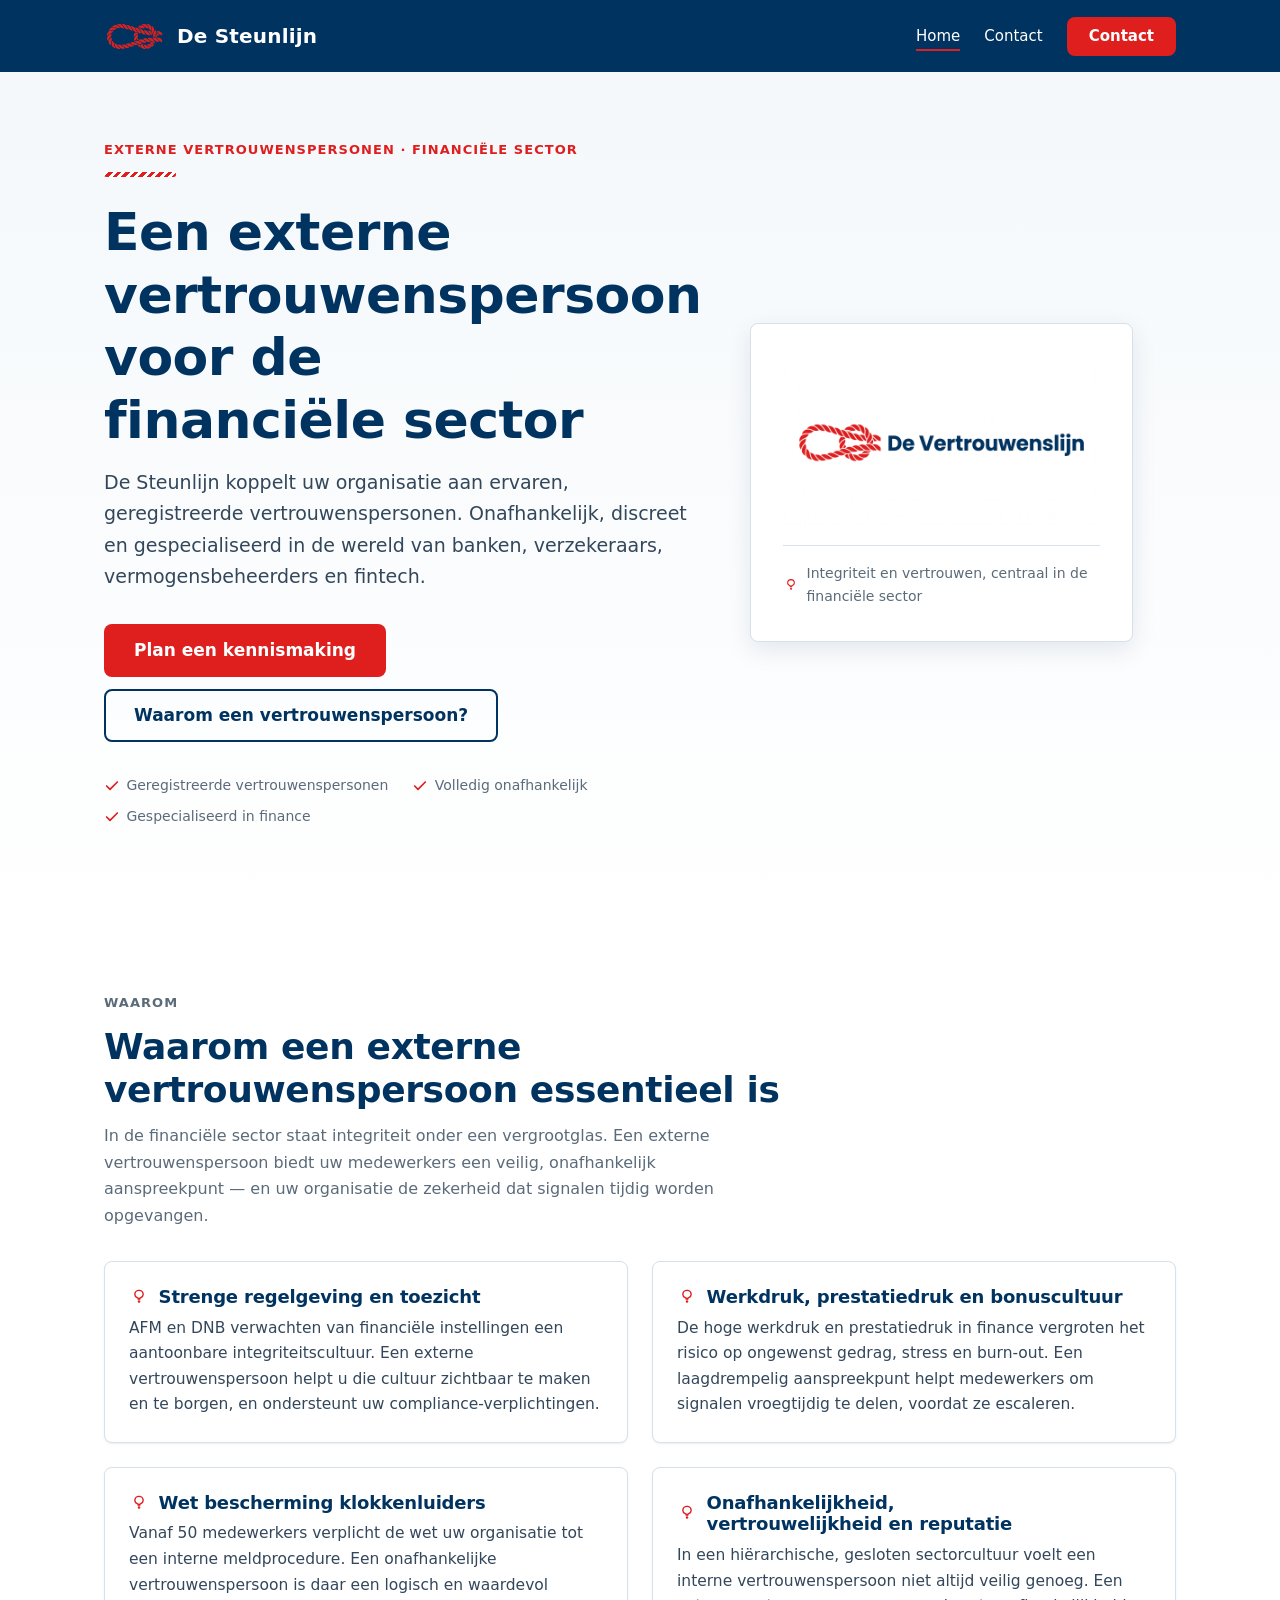
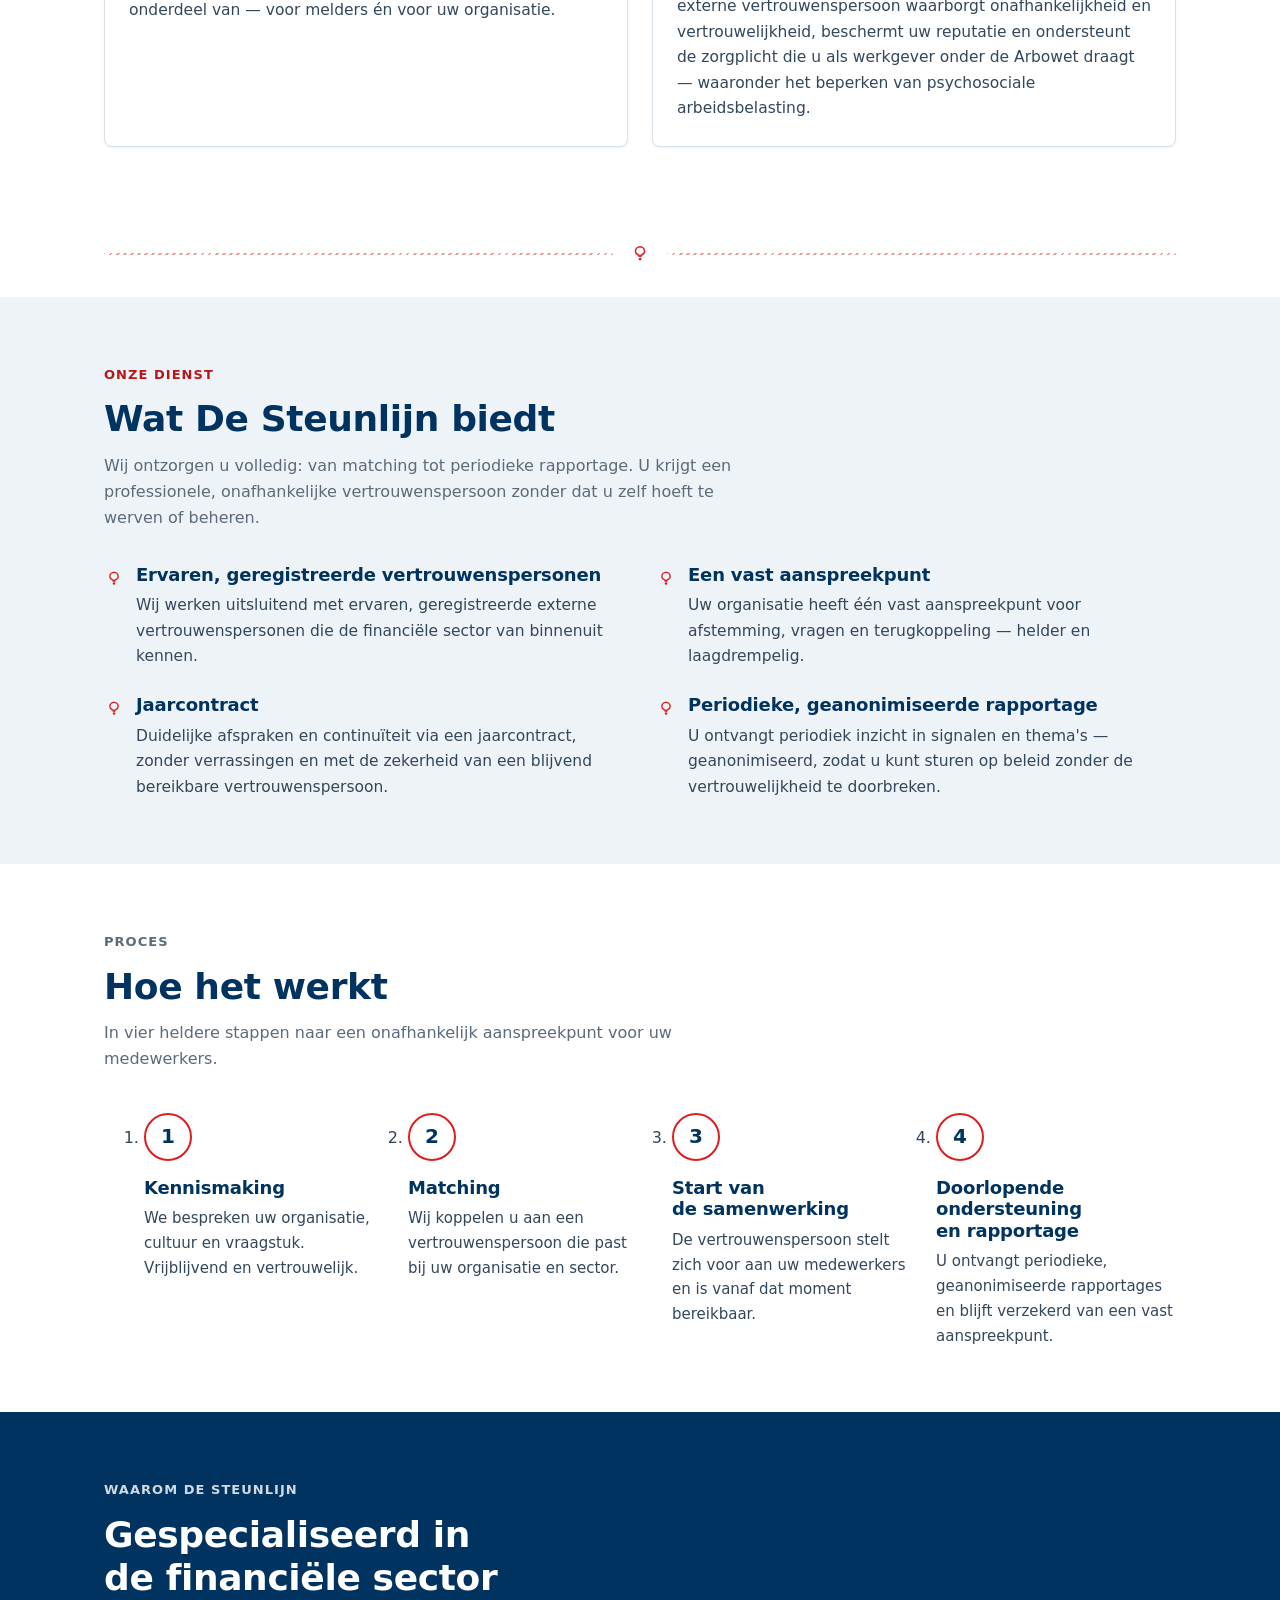
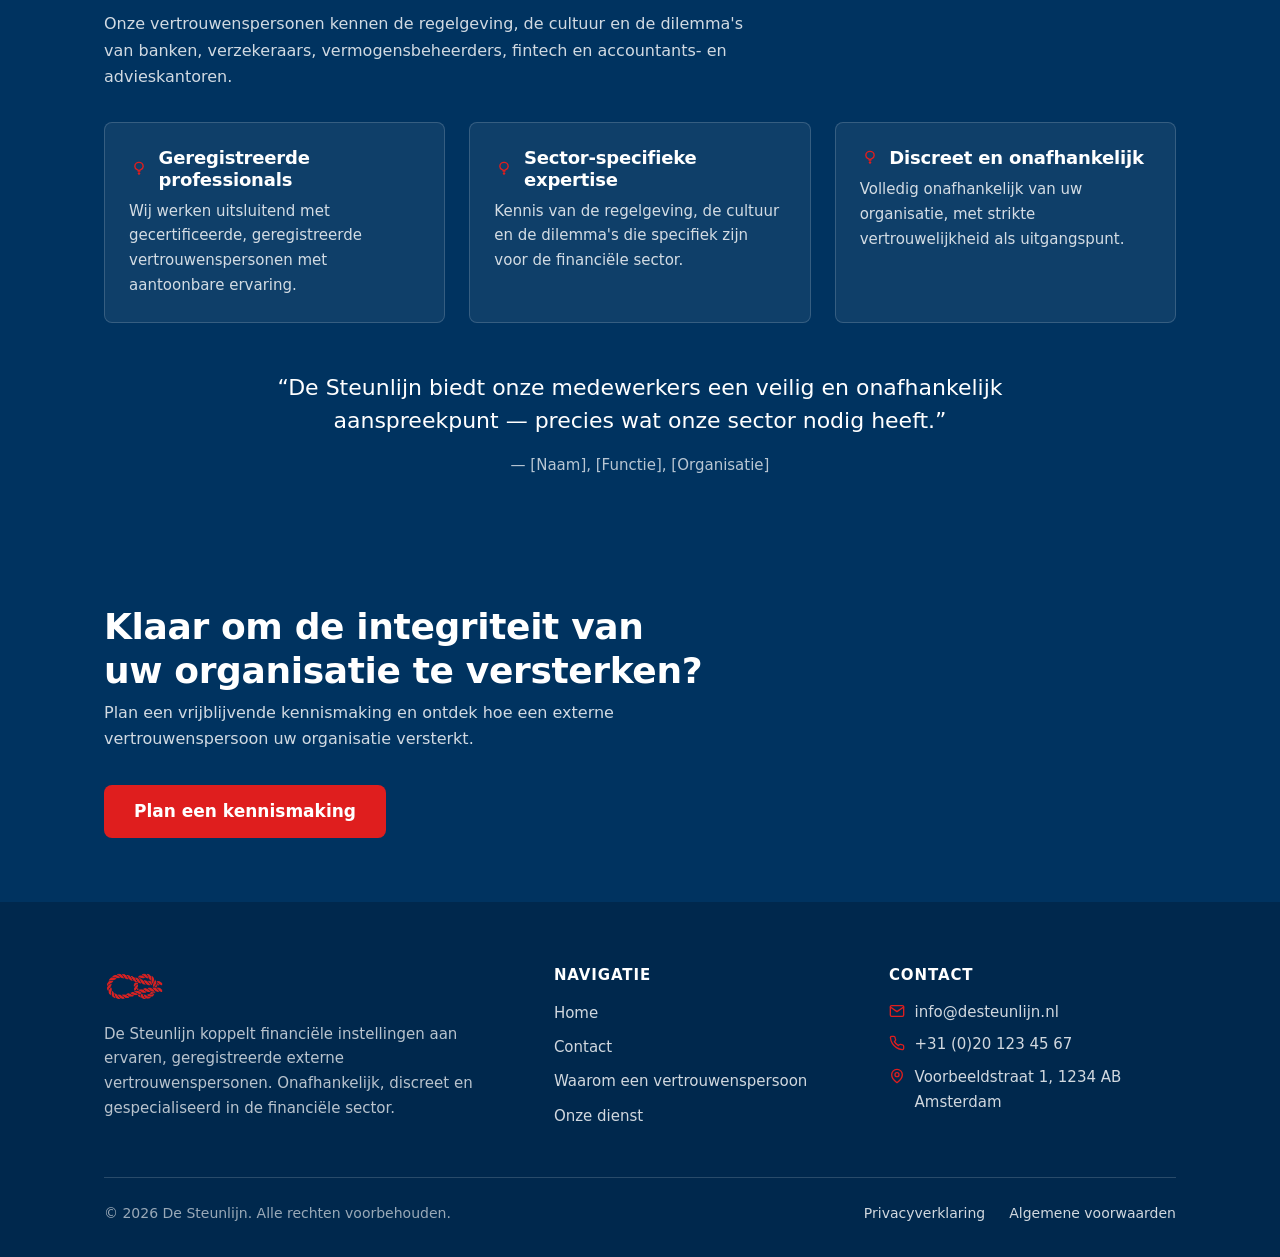
==== index.html @ 629666dd "Nieuw logo in header en favicon" ====
<!DOCTYPE html>
<html lang="nl">
<head>
  <meta charset="UTF-8">
  <meta name="viewport" content="width=device-width, initial-scale=1.0">
  <title>Externe vertrouwenspersoon voor de financiële sector | De Steunlijn</title>
  <meta name="description" content="De Steunlijn koppelt financiële instellingen aan ervaren, geregistreerde externe vertrouwenspersonen. Onafhankelijk, discreet en gespecialiseerd in de financiële sector.">
  <meta name="robots" content="index, follow">
  <meta property="og:type" content="website">
  <meta property="og:site_name" content="De Steunlijn">
  <meta property="og:locale" content="nl_NL">
  <meta property="og:title" content="Externe vertrouwenspersoon voor de financiële sector | De Steunlijn">
  <meta property="og:description" content="Onafhankelijke, geregistreerde externe vertrouwenspersonen voor banken, verzekeraars, vermogensbeheerders en fintech.">
  <!-- TODO: vervang de domeinnaam door de echte productie-URL -->
  <meta property="og:url" content="https://www.desteunlijn.nl/">
  <meta property="og:image" content="https://www.desteunlijn.nl/assets/logo.png">
  <link rel="icon" type="image/png" sizes="32x32" href="assets/favicon.png">
  <link rel="apple-touch-icon" href="assets/apple-touch-icon.png">
  <link rel="stylesheet" href="css/styles.css">
</head>
<body>
  <a class="skip-link" href="#main">Direct naar inhoud</a>

  <!-- ===================== Header / navigatie ===================== -->
  <header class="site-header" data-header>
    <div class="container site-header__inner">
      <a class="brand" href="index.html" aria-label="De Steunlijn — naar de homepage">
        <img class="brand__logo" src="assets/logo.png" alt="" width="1512" height="993">
        <span class="brand__name">De Steunlijn</span>
      </a>

      <button class="nav-toggle" type="button" data-nav-toggle aria-expanded="false" aria-controls="site-nav" aria-label="Menu openen">
        <svg class="nav-toggle__icon" viewBox="0 0 24 24" fill="none" stroke="currentColor" stroke-width="2" stroke-linecap="round" aria-hidden="true">
          <path d="M3 6h18M3 12h18M3 18h18"/>
        </svg>
      </button>

      <nav class="nav" id="site-nav" data-nav aria-label="Hoofdnavigatie">
        <ul class="nav__links">
          <li><a class="nav__link" href="index.html" aria-current="page">Home</a></li>
          <li><a class="nav__link" href="contact.html">Contact</a></li>
        </ul>
        <a class="btn btn--accent nav__cta" href="contact.html">Contact</a>
      </nav>
    </div>
  </header>

  <main id="main">

    <!-- ===================== Hero ===================== -->
    <section class="hero" aria-labelledby="hero-title">
      <div class="container hero__inner">
        <div class="hero__content">
          <p class="eyebrow">Externe vertrouwenspersonen · Financiële sector</p>
          <div class="rope-line hero__accent" aria-hidden="true"></div>
          <h1 id="hero-title">Een externe vertrouwenspersoon voor de financiële sector</h1>
          <p class="hero__sub">De Steunlijn koppelt uw organisatie aan ervaren, geregistreerde vertrouwenspersonen. Onafhankelijk, discreet en gespecialiseerd in de wereld van banken, verzekeraars, vermogensbeheerders en fintech.</p>
          <div class="hero__actions">
            <a class="btn btn--accent btn--lg" href="contact.html">Plan een kennismaking</a>
            <a class="btn btn--ghost btn--lg" href="#waarom">Waarom een vertrouwenspersoon?</a>
          </div>
          <div class="hero__trust">
            <span>
              <svg viewBox="0 0 24 24" fill="none" stroke="currentColor" stroke-width="2.5" stroke-linecap="round" stroke-linejoin="round" aria-hidden="true"><path d="M20 6 9 17l-5-5"/></svg>
              Geregistreerde vertrouwenspersonen
            </span>
            <span>
              <svg viewBox="0 0 24 24" fill="none" stroke="currentColor" stroke-width="2.5" stroke-linecap="round" stroke-linejoin="round" aria-hidden="true"><path d="M20 6 9 17l-5-5"/></svg>
              Volledig onafhankelijk
            </span>
            <span>
              <svg viewBox="0 0 24 24" fill="none" stroke="currentColor" stroke-width="2.5" stroke-linecap="round" stroke-linejoin="round" aria-hidden="true"><path d="M20 6 9 17l-5-5"/></svg>
              Gespecialiseerd in finance
            </span>
          </div>
        </div>

        <div class="hero__visual">
          <figure class="hero__card">
            <img src="assets/logo.jpg" alt="Logo De Steunlijn" width="2816" height="1536">
            <figcaption class="hero__card-caption">
              <svg viewBox="0 0 24 24" fill="none" stroke="currentColor" stroke-width="1.7" stroke-linecap="round" stroke-linejoin="round" aria-hidden="true"><path d="M12 4a5 5 0 0 1 5 5c0 2-1.3 3-2.8 3.8L11 14.6"/><path d="M12 4a5 5 0 0 0-5 5c0 2 1.3 3 2.8 3.8L13 14.6"/><circle cx="12" cy="17.5" r="1.5" fill="currentColor" stroke="none"/></svg>
              Integriteit en vertrouwen, centraal in de financiële sector
            </figcaption>
          </figure>
        </div>
      </div>
    </section>

    <!-- ===================== Waarom ===================== -->
    <section class="section" id="waarom" aria-labelledby="waarom-title">
      <div class="container">
        <div class="section-head">
          <p class="eyebrow">Waarom</p>
          <h2 id="waarom-title">Waarom een externe vertrouwenspersoon essentieel is</h2>
          <p>In de financiële sector staat integriteit onder een vergrootglas. Een externe vertrouwenspersoon biedt uw medewerkers een veilig, onafhankelijk aanspreekpunt — en uw organisatie de zekerheid dat signalen tijdig worden opgevangen.</p>
        </div>

        <div class="why-grid">
          <article class="why-card">
            <h3>
              <svg viewBox="0 0 24 24" fill="none" stroke="currentColor" stroke-width="1.7" stroke-linecap="round" stroke-linejoin="round" aria-hidden="true"><path d="M12 4a5 5 0 0 1 5 5c0 2-1.3 3-2.8 3.8L11 14.6"/><path d="M12 4a5 5 0 0 0-5 5c0 2 1.3 3 2.8 3.8L13 14.6"/><circle cx="12" cy="17.5" r="1.5" fill="currentColor" stroke="none"/></svg>
              Strenge regelgeving en toezicht
            </h3>
            <p>AFM en DNB verwachten van financiële instellingen een aantoonbare integriteitscultuur. Een externe vertrouwenspersoon helpt u die cultuur zichtbaar te maken en te borgen, en ondersteunt uw compliance-verplichtingen.</p>
          </article>

          <article class="why-card">
            <h3>
              <svg viewBox="0 0 24 24" fill="none" stroke="currentColor" stroke-width="1.7" stroke-linecap="round" stroke-linejoin="round" aria-hidden="true"><path d="M12 4a5 5 0 0 1 5 5c0 2-1.3 3-2.8 3.8L11 14.6"/><path d="M12 4a5 5 0 0 0-5 5c0 2 1.3 3 2.8 3.8L13 14.6"/><circle cx="12" cy="17.5" r="1.5" fill="currentColor" stroke="none"/></svg>
              Werkdruk, prestatiedruk en bonuscultuur
            </h3>
            <p>De hoge werkdruk en prestatiedruk in finance vergroten het risico op ongewenst gedrag, stress en burn-out. Een laagdrempelig aanspreekpunt helpt medewerkers om signalen vroegtijdig te delen, voordat ze escaleren.</p>
          </article>

          <article class="why-card">
            <h3>
              <svg viewBox="0 0 24 24" fill="none" stroke="currentColor" stroke-width="1.7" stroke-linecap="round" stroke-linejoin="round" aria-hidden="true"><path d="M12 4a5 5 0 0 1 5 5c0 2-1.3 3-2.8 3.8L11 14.6"/><path d="M12 4a5 5 0 0 0-5 5c0 2 1.3 3 2.8 3.8L13 14.6"/><circle cx="12" cy="17.5" r="1.5" fill="currentColor" stroke="none"/></svg>
              Wet bescherming klokkenluiders
            </h3>
            <p>Vanaf 50 medewerkers verplicht de wet uw organisatie tot een interne meldprocedure. Een onafhankelijke vertrouwenspersoon is daar een logisch en waardevol onderdeel van — voor melders én voor uw organisatie.</p>
          </article>

          <article class="why-card">
            <h3>
              <svg viewBox="0 0 24 24" fill="none" stroke="currentColor" stroke-width="1.7" stroke-linecap="round" stroke-linejoin="round" aria-hidden="true"><path d="M12 4a5 5 0 0 1 5 5c0 2-1.3 3-2.8 3.8L11 14.6"/><path d="M12 4a5 5 0 0 0-5 5c0 2 1.3 3 2.8 3.8L13 14.6"/><circle cx="12" cy="17.5" r="1.5" fill="currentColor" stroke="none"/></svg>
              Onafhankelijkheid, vertrouwelijkheid en reputatie
            </h3>
            <p>In een hiërarchische, gesloten sectorcultuur voelt een interne vertrouwenspersoon niet altijd veilig genoeg. Een externe vertrouwenspersoon waarborgt onafhankelijkheid en vertrouwelijkheid, beschermt uw reputatie en ondersteunt de zorgplicht die u als werkgever onder de Arbowet draagt — waaronder het beperken van psychosociale arbeidsbelasting.</p>
          </article>
        </div>
      </div>
    </section>

    <div class="container" aria-hidden="true">
      <div class="rope-divider">
        <svg class="rope-divider__knot" viewBox="0 0 24 24" fill="none" stroke="currentColor" stroke-width="1.7" stroke-linecap="round" stroke-linejoin="round"><path d="M12 4a5 5 0 0 1 5 5c0 2-1.3 3-2.8 3.8L11 14.6"/><path d="M12 4a5 5 0 0 0-5 5c0 2 1.3 3 2.8 3.8L13 14.6"/><circle cx="12" cy="17.5" r="1.5" fill="currentColor" stroke="none"/></svg>
      </div>
    </div>

    <!-- ===================== Aanbod ===================== -->
    <section class="section section--tint" id="aanbod" aria-labelledby="aanbod-title">
      <div class="container">
        <div class="section-head">
          <p class="eyebrow">Onze dienst</p>
          <h2 id="aanbod-title">Wat De Steunlijn biedt</h2>
          <p>Wij ontzorgen u volledig: van matching tot periodieke rapportage. U krijgt een professionele, onafhankelijke vertrouwenspersoon zonder dat u zelf hoeft te werven of beheren.</p>
        </div>

        <ul class="knot-list offer-list">
          <li>
            <h3>Ervaren, geregistreerde vertrouwenspersonen</h3>
            <p>Wij werken uitsluitend met ervaren, geregistreerde externe vertrouwenspersonen die de financiële sector van binnenuit kennen.</p>
          </li>
          <li>
            <h3>Een vast aanspreekpunt</h3>
            <p>Uw organisatie heeft één vast aanspreekpunt voor afstemming, vragen en terugkoppeling — helder en laagdrempelig.</p>
          </li>
          <li>
            <h3>Jaarcontract</h3>
            <p>Duidelijke afspraken en continuïteit via een jaarcontract, zonder verrassingen en met de zekerheid van een blijvend bereikbare vertrouwenspersoon.</p>
          </li>
          <li>
            <h3>Periodieke, geanonimiseerde rapportage</h3>
            <p>U ontvangt periodiek inzicht in signalen en thema's — geanonimiseerd, zodat u kunt sturen op beleid zonder de vertrouwelijkheid te doorbreken.</p>
          </li>
        </ul>
      </div>
    </section>

    <!-- ===================== Hoe het werkt ===================== -->
    <section class="section" id="hoe-het-werkt" aria-labelledby="hoe-title">
      <div class="container">
        <div class="section-head">
          <p class="eyebrow">Proces</p>
          <h2 id="hoe-title">Hoe het werkt</h2>
          <p>In vier heldere stappen naar een onafhankelijk aanspreekpunt voor uw medewerkers.</p>
        </div>

        <ol class="steps">
          <li class="step">
            <div class="step__number" aria-hidden="true">1</div>
            <h3>Kennismaking</h3>
            <p>We bespreken uw organisatie, cultuur en vraagstuk. Vrijblijvend en vertrouwelijk.</p>
          </li>
          <li class="step">
            <div class="step__number" aria-hidden="true">2</div>
            <h3>Matching</h3>
            <p>Wij koppelen u aan een vertrouwenspersoon die past bij uw organisatie en sector.</p>
          </li>
          <li class="step">
            <div class="step__number" aria-hidden="true">3</div>
            <h3>Start van de samenwerking</h3>
            <p>De vertrouwenspersoon stelt zich voor aan uw medewerkers en is vanaf dat moment bereikbaar.</p>
          </li>
          <li class="step">
            <div class="step__number" aria-hidden="true">4</div>
            <h3>Doorlopende ondersteuning en rapportage</h3>
            <p>U ontvangt periodieke, geanonimiseerde rapportages en blijft verzekerd van een vast aanspreekpunt.</p>
          </li>
        </ol>
      </div>
    </section>

    <!-- ===================== Vertrouwen / autoriteit ===================== -->
    <section class="section section--blue" id="vertrouwen" aria-labelledby="vertrouwen-title">
      <div class="container">
        <div class="section-head">
          <p class="eyebrow">Waarom De Steunlijn</p>
          <h2 id="vertrouwen-title">Gespecialiseerd in de financiële sector</h2>
          <p>Onze vertrouwenspersonen kennen de regelgeving, de cultuur en de dilemma's van banken, verzekeraars, vermogensbeheerders, fintech en accountants- en advieskantoren.</p>
        </div>

        <div class="trust-grid">
          <div class="trust-item">
            <h3>
              <svg viewBox="0 0 24 24" fill="none" stroke="currentColor" stroke-width="1.7" stroke-linecap="round" stroke-linejoin="round" aria-hidden="true"><path d="M12 4a5 5 0 0 1 5 5c0 2-1.3 3-2.8 3.8L11 14.6"/><path d="M12 4a5 5 0 0 0-5 5c0 2 1.3 3 2.8 3.8L13 14.6"/><circle cx="12" cy="17.5" r="1.5" fill="currentColor" stroke="none"/></svg>
              Geregistreerde professionals
            </h3>
            <p>Wij werken uitsluitend met gecertificeerde, geregistreerde vertrouwenspersonen met aantoonbare ervaring.</p>
          </div>
          <div class="trust-item">
            <h3>
              <svg viewBox="0 0 24 24" fill="none" stroke="currentColor" stroke-width="1.7" stroke-linecap="round" stroke-linejoin="round" aria-hidden="true"><path d="M12 4a5 5 0 0 1 5 5c0 2-1.3 3-2.8 3.8L11 14.6"/><path d="M12 4a5 5 0 0 0-5 5c0 2 1.3 3 2.8 3.8L13 14.6"/><circle cx="12" cy="17.5" r="1.5" fill="currentColor" stroke="none"/></svg>
              Sector-specifieke expertise
            </h3>
            <p>Kennis van de regelgeving, de cultuur en de dilemma's die specifiek zijn voor de financiële sector.</p>
          </div>
          <div class="trust-item">
            <h3>
              <svg viewBox="0 0 24 24" fill="none" stroke="currentColor" stroke-width="1.7" stroke-linecap="round" stroke-linejoin="round" aria-hidden="true"><path d="M12 4a5 5 0 0 1 5 5c0 2-1.3 3-2.8 3.8L11 14.6"/><path d="M12 4a5 5 0 0 0-5 5c0 2 1.3 3 2.8 3.8L13 14.6"/><circle cx="12" cy="17.5" r="1.5" fill="currentColor" stroke="none"/></svg>
              Discreet en onafhankelijk
            </h3>
            <p>Volledig onafhankelijk van uw organisatie, met strikte vertrouwelijkheid als uitgangspunt.</p>
          </div>
        </div>

        <figure class="quote">
          <blockquote>
            “De Steunlijn biedt onze medewerkers een veilig en onafhankelijk aanspreekpunt — precies wat onze sector nodig heeft.”
          </blockquote>
          <figcaption>— [Naam], [Functie], [Organisatie]</figcaption>
        </figure>
      </div>
    </section>

    <!-- ===================== CTA-banner ===================== -->
    <section class="cta-banner" aria-labelledby="cta-title">
      <div class="container cta-banner__inner">
        <div>
          <h2 id="cta-title">Klaar om de integriteit van uw organisatie te versterken?</h2>
          <p>Plan een vrijblijvende kennismaking en ontdek hoe een externe vertrouwenspersoon uw organisatie versterkt.</p>
        </div>
        <a class="btn btn--accent btn--lg" href="contact.html">Plan een kennismaking</a>
      </div>
    </section>

  </main>

  <!-- ===================== Footer ===================== -->
  <footer class="site-footer">
    <div class="container">
      <div class="site-footer__grid">
        <div class="site-footer__brand">
          <a class="brand" href="index.html" aria-label="De Steunlijn — naar de homepage">
            <img class="brand__logo" src="assets/logo.png" alt="Logo De Steunlijn" width="1512" height="993">
          </a>
          <p>De Steunlijn koppelt financiële instellingen aan ervaren, geregistreerde externe vertrouwenspersonen. Onafhankelijk, discreet en gespecialiseerd in de financiële sector.</p>
        </div>

        <nav aria-label="Footer navigatie">
          <h2>Navigatie</h2>
          <ul class="site-footer__list">
            <li><a href="index.html">Home</a></li>
            <li><a href="contact.html">Contact</a></li>
            <li><a href="#waarom">Waarom een vertrouwenspersoon</a></li>
            <li><a href="#aanbod">Onze dienst</a></li>
          </ul>
        </nav>

        <div>
          <h2>Contact</h2>
          <ul class="site-footer__contact">
            <li>
              <svg viewBox="0 0 24 24" fill="none" stroke="currentColor" stroke-width="2" stroke-linecap="round" stroke-linejoin="round" aria-hidden="true"><path d="M4 4h16c1.1 0 2 .9 2 2v12c0 1.1-.9 2-2 2H4c-1.1 0-2-.9-2-2V6c0-1.1.9-2 2-2z"/><path d="m22 6-10 7L2 6"/></svg>
              <span>info@desteunlijn.nl</span>
            </li>
            <li>
              <svg viewBox="0 0 24 24" fill="none" stroke="currentColor" stroke-width="2" stroke-linecap="round" stroke-linejoin="round" aria-hidden="true"><path d="M22 16.92v3a2 2 0 0 1-2.18 2 19.79 19.79 0 0 1-8.63-3.07 19.5 19.5 0 0 1-6-6 19.79 19.79 0 0 1-3.07-8.67A2 2 0 0 1 4.11 2h3a2 2 0 0 1 2 1.72c.127.96.361 1.903.7 2.81a2 2 0 0 1-.45 2.11L8.09 9.91a16 16 0 0 0 6 6l1.27-1.27a2 2 0 0 1 2.11-.45c.907.339 1.85.573 2.81.7A2 2 0 0 1 22 16.92z"/></svg>
              <span>+31 (0)20 123 45 67</span>
            </li>
            <li>
              <svg viewBox="0 0 24 24" fill="none" stroke="currentColor" stroke-width="2" stroke-linecap="round" stroke-linejoin="round" aria-hidden="true"><path d="M20 10c0 6-8 12-8 12s-8-6-8-12a8 8 0 0 1 16 0z"/><circle cx="12" cy="10" r="3"/></svg>
              <span>Voorbeeldstraat 1, 1234 AB Amsterdam</span>
            </li>
          </ul>
        </div>
      </div>

      <div class="site-footer__bottom">
        <p>© <span data-year>2026</span> De Steunlijn. Alle rechten voorbehouden.</p>
        <ul class="site-footer__legal">
          <li><a href="#">Privacyverklaring</a></li>
          <li><a href="#">Algemene voorwaarden</a></li>
        </ul>
      </div>
    </div>
  </footer>

  <script src="js/main.js"></script>
</body>
</html>
---- css/styles.css ----
/* ==========================================================================
   De Steunlijn — styles.css
   --------------------------------------------------------------------------
   Inhoudsopgave
   1.  Design tokens (kleuren, typografie, spacing)
   2.  Reset & basis
   3.  Typografie
   4.  Layout (container, secties, section-head)
   5.  Knoppen
   6.  Touw-motief (rope-line, rope-divider, knot-list, step-ring)
   7.  Header & navigatie
   8.  Hero
   9.  Sectie: waarom
   10. Sectie: aanbod
   11. Sectie: hoe het werkt
   12. Sectie: vertrouwen / autoriteit
   13. CTA-banner
   14. Footer
   15. Contactpagina (formulier)
   16. Utilities
   17. Responsive
   18. Toegankelijkheid (focus, reduced motion, skip-link)
   ========================================================================== */

/* 1. Design tokens
   ========================================================================== */
:root {
  /* Kleuren */
  --white: #FFFFFF;
  --blue: #003360;          /* primair donkerblauw */
  --blue-800: #00284d;      /* donkerder blauw (hover / footer) */
  --blue-50: #eef3f8;       /* lichtblauwe tint (achtergrond) */
  --blue-100: #dbe6f0;      /* lichtblauw (randen op tint) */
  --red: #DF1E1E;           /* accentrood */
  --red-700: #b81717;       /* donkerder rood (hover) */
  --red-50: #fbeaea;        /* lichtrode tint */

  /* Tekstkleuren */
  --ink: #003360;           /* koppen */
  --body: #33475b;          /* lopende tekst */
  --muted: #5b6b7a;         /* gedempte tekst (contrast ≥ 4.5:1 op wit) */

  /* Randen & lijnen */
  --line: #d8e0e8;
  --line-strong: #b9c6d2;

  /* Typografie */
  --font-sans: "Segoe UI", "Segoe UI Variable", system-ui, -apple-system,
    "Helvetica Neue", Arial, sans-serif;

  /* Layout */
  --maxw: 1120px;
  --radius: 8px;
  --radius-sm: 6px;

  /* Schaduwen */
  --shadow-sm: 0 1px 2px rgba(0, 51, 96, 0.08);
  --shadow-md: 0 8px 24px rgba(0, 51, 96, 0.10);
  --shadow-lg: 0 16px 40px rgba(0, 51, 96, 0.14);

  /* Spacing-schaal */
  --space-1: 0.25rem;
  --space-2: 0.5rem;
  --space-3: 0.75rem;
  --space-4: 1rem;
  --space-5: 1.5rem;
  --space-6: 2rem;
  --space-7: 3rem;
  --space-8: 4rem;
  --space-9: 6rem;
}

/* 2. Reset & basis
   ========================================================================== */
*,
*::before,
*::after {
  box-sizing: border-box;
}

* {
  margin: 0;
}

html {
  scroll-behavior: smooth;
  -webkit-text-size-adjust: 100%;
}

body {
  font-family: var(--font-sans);
  font-size: 1rem;
  line-height: 1.65;
  color: var(--body);
  background: var(--white);
  -webkit-font-smoothing: antialiased;
  text-rendering: optimizeLegibility;
}

img,
svg,
video {
  display: block;
  max-width: 100%;
  height: auto;
}

a {
  color: var(--blue);
  text-decoration: none;
}

a:hover {
  color: var(--red);
}

button {
  font: inherit;
  cursor: pointer;
}

/* 3. Typografie
   ========================================================================== */
h1,
h2,
h3,
h4 {
  color: var(--ink);
  line-height: 1.2;
  font-weight: 700;
  letter-spacing: -0.01em;
  text-wrap: balance;
}

h1 {
  font-size: clamp(2rem, 4.5vw, 3.25rem);
}

h2 {
  font-size: clamp(1.5rem, 3vw, 2.25rem);
}

h3 {
  font-size: 1.125rem;
}

p {
  max-width: 65ch;
}

/* 4. Layout
   ========================================================================== */
.container {
  width: 100%;
  max-width: var(--maxw);
  margin-inline: auto;
  padding-inline: 1.5rem;
}

.section {
  padding-block: var(--space-8);
}

.section--tint {
  background: var(--blue-50);
}

.section--blue {
  background: var(--blue);
  color: var(--white);
}

.section--blue h2,
.section--blue h3 {
  color: var(--white);
}

.section-head {
  max-width: 760px;
  margin-bottom: var(--space-6);
}

.section-head h2 {
  margin-bottom: var(--space-3);
}

.section-head p {
  color: var(--muted);
}

.section--blue .section-head p {
  color: rgba(255, 255, 255, 0.82);
}

.eyebrow {
  display: inline-block;
  font-size: 0.8125rem;
  font-weight: 700;
  letter-spacing: 0.08em;
  text-transform: uppercase;
  color: var(--red);
  margin-bottom: var(--space-3);
}

/* Donkerder rood op de lichtblauwe tint voor voldoende contrast (WCAG AA) */
.section--tint .eyebrow {
  color: var(--red-700);
}

/* Wit op de donkerblauwe sectie (rood op blauw heeft onvoldoende contrast) */
.section--blue .eyebrow {
  color: var(--white);
}

/* 5. Knoppen
   ========================================================================== */
.btn {
  display: inline-flex;
  align-items: center;
  justify-content: center;
  gap: 0.5rem;
  padding: 0.8125rem 1.5rem;
  border-radius: var(--radius);
  font-weight: 600;
  font-size: 1rem;
  line-height: 1;
  border: 2px solid transparent;
  text-decoration: none;
  transition: background-color 0.15s ease, color 0.15s ease,
    border-color 0.15s ease, transform 0.15s ease;
}

.btn:active {
  transform: translateY(1px);
}

.btn--accent {
  background: var(--red);
  color: var(--white);
}

.btn--accent:hover {
  background: var(--red-700);
  color: var(--white);
}

.btn--ghost {
  background: transparent;
  color: var(--blue);
  border-color: var(--blue);
}

.btn--ghost:hover {
  background: var(--blue);
  color: var(--white);
}

.btn--lg {
  padding: 1rem 1.75rem;
  font-size: 1.0625rem;
}

/* 6. Touw-motief
   ========================================================================== */
/* Dunne, touw-achtig gestileerde lijn (diagonale twist) */
.rope-line {
  height: 5px;
  border-radius: 3px;
  background: repeating-linear-gradient(
    -45deg,
    var(--red) 0 3px,
    var(--white) 3px 6px
  );
}

/* Divider tussen secties: lijn met een knoop in het midden */
.rope-divider {
  display: flex;
  align-items: center;
  gap: 1rem;
  margin-block: var(--space-6);
  color: var(--red);
}

.rope-divider::before,
.rope-divider::after {
  content: "";
  flex: 1;
  height: 2px;
  border-radius: 1px;
  background: repeating-linear-gradient(
    -45deg,
    var(--red) 0 2px,
    transparent 2px 5px
  );
  opacity: 0.45;
}

.rope-divider__knot {
  flex: none;
  width: 22px;
  height: 22px;
}

/* Lijst met knoop-icoon in plaats van standaard bullet */
.knot-list {
  list-style: none;
  padding: 0;
  margin: 0;
  display: grid;
  gap: var(--space-4);
}

.knot-list li {
  position: relative;
  padding-left: 2rem;
}

.knot-list li::before {
  content: "";
  position: absolute;
  left: 0;
  top: 0.3em;
  width: 1.25rem;
  height: 1.25rem;
  background-image: url("data:image/svg+xml,%3Csvg xmlns='http://www.w3.org/2000/svg' viewBox='0 0 24 24' fill='none' stroke='%23DF1E1E' stroke-width='1.7' stroke-linecap='round' stroke-linejoin='round'%3E%3Cpath d='M12 4a5 5 0 0 1 5 5c0 2-1.3 3-2.8 3.8L11 14.6'/%3E%3Cpath d='M12 4a5 5 0 0 0-5 5c0 2 1.3 3 2.8 3.8L13 14.6'/%3E%3Ccircle cx='12' cy='17.5' r='1.5' fill='%23DF1E1E' stroke='none'/%3E%3C/svg%3E");
  background-size: contain;
  background-repeat: no-repeat;
}

/* 7. Header & navigatie
   ========================================================================== */
.site-header {
  position: sticky;
  top: 0;
  z-index: 50;
  background: var(--blue);
  color: var(--white);
  box-shadow: 0 0 0 rgba(0, 0, 0, 0);
  transition: box-shadow 0.2s ease;
}

.site-header.is-scrolled {
  box-shadow: var(--shadow-md);
}

.site-header__inner {
  display: flex;
  align-items: center;
  justify-content: space-between;
  gap: var(--space-4);
  min-height: 72px;
}

.brand {
  display: inline-flex;
  align-items: center;
  gap: 12px;
  line-height: 0;
  text-decoration: none;
}

.brand__logo {
  height: 40px;
  width: auto;
  object-fit: contain;
}

.brand__name {
  color: var(--white);
  font-size: 1.25rem;
  font-weight: 700;
  line-height: 1;
  letter-spacing: 0.01em;
  white-space: nowrap;
}

.nav {
  display: flex;
  align-items: center;
  gap: var(--space-5);
}

.nav__links {
  display: flex;
  align-items: center;
  gap: var(--space-5);
  list-style: none;
  padding: 0;
  margin: 0;
}

.nav__link {
  color: var(--white);
  font-weight: 500;
  font-size: 0.9375rem;
  padding: 0.25rem 0;
  position: relative;
}

.nav__link:hover {
  color: var(--white);
}

.nav__link::after {
  content: "";
  position: absolute;
  left: 0;
  bottom: -2px;
  width: 100%;
  height: 2px;
  background: var(--red);
  transform: scaleX(0);
  transform-origin: left;
  transition: transform 0.18s ease;
}

.nav__link:hover::after,
.nav__link[aria-current="page"]::after {
  transform: scaleX(1);
}

.nav__cta {
  padding: 0.625rem 1.25rem;
  font-size: 0.9375rem;
}

.nav-toggle {
  display: none;
  background: transparent;
  border: 0;
  color: var(--white);
  padding: 0.5rem;
  border-radius: var(--radius-sm);
}

.nav-toggle:hover {
  background: rgba(255, 255, 255, 0.12);
}

.nav-toggle__icon {
  width: 24px;
  height: 24px;
}

/* 8. Hero
   ========================================================================== */
.hero {
  background: linear-gradient(180deg, #f4f8fb 0%, var(--white) 100%);
  padding-block: var(--space-8) var(--space-9);
  overflow: hidden;
}

.hero__inner {
  display: grid;
  grid-template-columns: 1.1fr 0.9fr;
  gap: var(--space-7);
  align-items: center;
}

.hero__content {
  /* structurele wrapper voor de hero-tekst; geen eigen styling */
}

.hero__accent {
  width: 72px;
  margin-bottom: var(--space-5);
}

.hero h1 {
  margin-bottom: var(--space-4);
}

.hero__sub {
  font-size: 1.1875rem;
  color: var(--body);
  margin-bottom: var(--space-6);
}

.hero__actions {
  display: flex;
  flex-wrap: wrap;
  gap: var(--space-3);
  margin-bottom: var(--space-6);
}

.hero__trust {
  display: flex;
  flex-wrap: wrap;
  gap: var(--space-2) var(--space-5);
  font-size: 0.875rem;
  color: var(--muted);
}

.hero__trust span {
  display: inline-flex;
  align-items: center;
  gap: 0.4rem;
}

.hero__trust svg {
  width: 16px;
  height: 16px;
  color: var(--red);
  flex: none;
}

.hero__visual {
  display: flex;
  justify-content: center;
}

.hero__card {
  background: var(--white);
  border: 1px solid var(--line);
  border-radius: var(--radius);
  box-shadow: var(--shadow-md);
  padding: var(--space-6);
  width: 100%;
  max-width: 460px;
}

.hero__card img {
  width: 100%;
  height: auto;
  border-radius: var(--radius-sm);
}

.hero__card-caption {
  margin-top: var(--space-4);
  padding-top: var(--space-4);
  border-top: 1px solid var(--line);
  font-size: 0.875rem;
  color: var(--muted);
  display: flex;
  align-items: center;
  gap: 0.5rem;
}

.hero__card-caption svg {
  width: 16px;
  height: 16px;
  color: var(--red);
  flex: none;
}

/* 9. Sectie: waarom
   ========================================================================== */
.why-grid {
  display: grid;
  grid-template-columns: repeat(2, 1fr);
  gap: var(--space-5);
}

.why-card {
  background: var(--white);
  border: 1px solid var(--line);
  border-radius: var(--radius);
  padding: var(--space-5);
  box-shadow: var(--shadow-sm);
}

.why-card h3 {
  margin-bottom: var(--space-2);
  display: flex;
  align-items: center;
  gap: 0.6rem;
}

.why-card h3 svg {
  width: 20px;
  height: 20px;
  color: var(--red);
  flex: none;
}

.why-card p {
  color: var(--body);
  font-size: 0.96875rem;
}

/* 10. Sectie: aanbod
   ========================================================================== */
.offer-list {
  grid-template-columns: repeat(2, 1fr);
  gap: var(--space-5) var(--space-6);
}

.offer-list h3 {
  margin-bottom: var(--space-2);
}

.offer-list p {
  font-size: 0.96875rem;
}

/* 11. Sectie: hoe het werkt
   ========================================================================== */
.steps {
  display: grid;
  grid-template-columns: repeat(4, 1fr);
  gap: var(--space-5);
  counter-reset: step;
}

.step {
  position: relative;
  padding-top: var(--space-2);
}

.step__number {
  width: 48px;
  height: 48px;
  border-radius: 50%;
  border: 2px solid var(--red);
  background: var(--white);
  color: var(--blue);
  display: flex;
  align-items: center;
  justify-content: center;
  font-weight: 700;
  font-size: 1.25rem;
  margin-bottom: var(--space-4);
}

.step h3 {
  margin-bottom: var(--space-2);
}

.step p {
  font-size: 0.9375rem;
}

/* 12. Sectie: vertrouwen / autoriteit
   ========================================================================== */
.trust-grid {
  display: grid;
  grid-template-columns: repeat(3, 1fr);
  gap: var(--space-5);
  margin-bottom: var(--space-7);
}

.trust-item {
  background: rgba(255, 255, 255, 0.06);
  border: 1px solid rgba(255, 255, 255, 0.16);
  border-radius: var(--radius);
  padding: var(--space-5);
}

.trust-item h3 {
  color: var(--white);
  margin-bottom: var(--space-2);
  display: flex;
  align-items: center;
  gap: 0.6rem;
}

.trust-item h3 svg {
  width: 20px;
  height: 20px;
  color: var(--red);
  flex: none;
}

.trust-item p {
  color: rgba(255, 255, 255, 0.82);
  font-size: 0.9375rem;
}

.quote {
  max-width: 760px;
  margin-inline: auto;
  text-align: center;
}

.quote blockquote {
  font-size: 1.375rem;
  line-height: 1.5;
  color: var(--white);
  font-weight: 500;
  margin-bottom: var(--space-4);
}

.quote figcaption {
  color: rgba(255, 255, 255, 0.72);
  font-size: 0.9375rem;
}

/* 13. CTA-banner
   ========================================================================== */
.cta-banner {
  background: var(--blue);
  color: var(--white);
  padding-block: var(--space-8);
}

.cta-banner__inner {
  display: flex;
  align-items: center;
  justify-content: space-between;
  gap: var(--space-6);
  flex-wrap: wrap;
}

.cta-banner h2 {
  color: var(--white);
  margin-bottom: var(--space-2);
}

.cta-banner p {
  color: rgba(255, 255, 255, 0.82);
  max-width: 52ch;
}

/* 14. Footer
   ========================================================================== */
.site-footer {
  background: var(--blue-800);
  color: var(--white);
  padding-block: var(--space-8) var(--space-6);
}

.site-footer a {
  color: rgba(255, 255, 255, 0.82);
}

.site-footer a:hover {
  color: var(--white);
}

.site-footer__grid {
  display: grid;
  grid-template-columns: 1.4fr 1fr 1fr;
  gap: var(--space-7);
  margin-bottom: var(--space-7);
}

.site-footer h2 {
  color: var(--white);
  font-size: 0.9375rem;
  text-transform: uppercase;
  letter-spacing: 0.06em;
  margin-bottom: var(--space-4);
}

.site-footer__brand .brand__logo {
  margin-bottom: var(--space-4);
}

.site-footer__brand p {
  color: rgba(255, 255, 255, 0.72);
  font-size: 0.9375rem;
  max-width: 40ch;
}

.site-footer__list {
  list-style: none;
  padding: 0;
  margin: 0;
  display: grid;
  gap: var(--space-2);
}

.site-footer__list a {
  font-size: 0.9375rem;
}

.site-footer__contact {
  list-style: none;
  padding: 0;
  margin: 0;
  display: grid;
  gap: var(--space-2);
  font-size: 0.9375rem;
  color: rgba(255, 255, 255, 0.82);
}

.site-footer__contact li {
  display: flex;
  gap: 0.6rem;
  align-items: flex-start;
}

.site-footer__contact svg {
  width: 16px;
  height: 16px;
  color: var(--red);
  flex: none;
  margin-top: 0.2em;
}

.site-footer__bottom {
  border-top: 1px solid rgba(255, 255, 255, 0.16);
  padding-top: var(--space-5);
  display: flex;
  align-items: center;
  justify-content: space-between;
  gap: var(--space-4);
  flex-wrap: wrap;
  font-size: 0.875rem;
  color: rgba(255, 255, 255, 0.6);
}

.site-footer__legal {
  display: flex;
  gap: var(--space-5);
  list-style: none;
  padding: 0;
  margin: 0;
}

.site-footer__legal a {
  font-size: 0.875rem;
}

/* 15. Contactpagina
   ========================================================================== */
.contact-hero {
  background: linear-gradient(180deg, #f4f8fb 0%, var(--white) 100%);
  padding-block: var(--space-7) var(--space-6);
}

.contact-hero h1 {
  margin-bottom: var(--space-3);
}

.contact-hero p {
  color: var(--body);
  font-size: 1.125rem;
}

.contact-layout {
  display: grid;
  grid-template-columns: 1.2fr 0.8fr;
  gap: var(--space-7);
  align-items: start;
}

.contact-form {
  background: var(--white);
  border: 1px solid var(--line);
  border-radius: var(--radius);
  padding: var(--space-6);
  box-shadow: var(--shadow-sm);
}

.contact-form h2 {
  margin-bottom: var(--space-2);
}

.contact-form__intro {
  color: var(--muted);
  margin-bottom: var(--space-5);
}

.form-grid {
  display: grid;
  grid-template-columns: 1fr 1fr;
  gap: var(--space-4);
}

.form-field {
  display: flex;
  flex-direction: column;
  gap: 0.4rem;
}

.form-field--full {
  grid-column: 1 / -1;
}

.form-field label {
  font-weight: 600;
  font-size: 0.9375rem;
  color: var(--ink);
}

.required {
  color: var(--red);
}

.form-field input,
.form-field textarea {
  font: inherit;
  color: var(--body);
  background: var(--white);
  border: 1px solid var(--line-strong);
  border-radius: var(--radius-sm);
  padding: 0.75rem 0.875rem;
  width: 100%;
  transition: border-color 0.15s ease, box-shadow 0.15s ease;
}

.form-field textarea {
  min-height: 140px;
  resize: vertical;
}

.form-field input::placeholder,
.form-field textarea::placeholder {
  color: var(--muted);
}

.form-field input:focus,
.form-field textarea:focus {
  border-color: var(--blue);
  box-shadow: 0 0 0 3px rgba(0, 51, 96, 0.15);
}

.form-field input:user-invalid,
.form-field textarea:user-invalid,
.was-validated .form-field input:invalid,
.was-validated .form-field textarea:invalid {
  border-color: var(--red);
  box-shadow: 0 0 0 3px rgba(223, 30, 30, 0.12);
}

.form-hint {
  font-size: 0.8125rem;
  color: var(--muted);
}

.form-actions {
  margin-top: var(--space-5);
  display: flex;
  align-items: center;
  gap: var(--space-4);
  flex-wrap: wrap;
}

.form-note {
  font-size: 0.8125rem;
  color: var(--muted);
}

.form-success {
  margin-top: var(--space-5);
  background: var(--blue-50);
  border: 1px solid var(--blue-100);
  border-left: 4px solid var(--blue);
  border-radius: var(--radius-sm);
  padding: var(--space-4);
  color: var(--ink);
}

.form-success[hidden] {
  display: none;
}

.form-success h3 {
  margin-bottom: var(--space-1);
}

.form-success p {
  font-size: 0.9375rem;
}

.contact-aside {
  display: grid;
  gap: var(--space-5);
}

.contact-card {
  background: var(--white);
  border: 1px solid var(--line);
  border-radius: var(--radius);
  padding: var(--space-5);
  box-shadow: var(--shadow-sm);
}

.contact-card h2 {
  font-size: 1.25rem;
  margin-bottom: var(--space-4);
}

.contact-card__list {
  list-style: none;
  padding: 0;
  margin: 0;
  display: grid;
  gap: var(--space-4);
}

.contact-card__list li {
  display: flex;
  gap: 0.75rem;
  align-items: flex-start;
}

.contact-card__list svg {
  width: 20px;
  height: 20px;
  color: var(--red);
  flex: none;
  margin-top: 0.15em;
}

.contact-card__list strong {
  display: block;
  color: var(--ink);
  font-size: 0.9375rem;
}

.contact-card__list span {
  color: var(--body);
  font-size: 0.9375rem;
}

.contact-card__list a {
  color: var(--blue);
}

.contact-card__list a:hover {
  color: var(--red);
}

/* 16. Utilities
   ========================================================================== */
.visually-hidden {
  position: absolute;
  width: 1px;
  height: 1px;
  padding: 0;
  margin: -1px;
  overflow: hidden;
  clip: rect(0 0 0 0);
  white-space: nowrap;
  border: 0;
}

.skip-link {
  position: absolute;
  left: 1rem;
  top: -100%;
  z-index: 100;
  background: var(--red);
  color: var(--white);
  padding: 0.75rem 1.25rem;
  border-radius: var(--radius-sm);
  font-weight: 600;
  transition: top 0.2s ease;
}

.skip-link:focus {
  top: 1rem;
  color: var(--white);
}

/* 17. Responsive
   ========================================================================== */
@media (max-width: 1024px) {
  .steps {
    grid-template-columns: repeat(2, 1fr);
  }

  .trust-grid {
    grid-template-columns: repeat(2, 1fr);
  }
}

@media (max-width: 860px) {
  .hero__inner {
    grid-template-columns: 1fr;
  }

  .hero__visual {
    order: -1;
  }

  .hero__card {
    max-width: 100%;
  }

  .why-grid,
  .offer-list {
    grid-template-columns: 1fr;
  }

  .contact-layout {
    grid-template-columns: 1fr;
  }

  .site-footer__grid {
    grid-template-columns: 1fr 1fr;
  }
}

@media (max-width: 720px) {
  .nav-toggle {
    display: inline-flex;
  }

  .nav {
    position: absolute;
    top: 100%;
    left: 0;
    right: 0;
    background: var(--blue);
    flex-direction: column;
    align-items: stretch;
    gap: 0;
    padding: var(--space-4) 1.5rem var(--space-5);
    box-shadow: var(--shadow-md);
    display: none;
  }

  .nav.is-open {
    display: flex;
  }

  .nav__links {
    flex-direction: column;
    align-items: stretch;
    gap: 0;
  }

  .nav__link {
    display: block;
    padding: 0.75rem 0;
    border-bottom: 1px solid rgba(255, 255, 255, 0.12);
  }

  .nav__link::after {
    display: none;
  }

  .nav__cta {
    margin-top: var(--space-4);
    justify-content: center;
  }

  .steps {
    grid-template-columns: 1fr;
  }

  .trust-grid {
    grid-template-columns: 1fr;
  }

  .form-grid {
    grid-template-columns: 1fr;
  }

  .site-footer__grid {
    grid-template-columns: 1fr;
  }

  .cta-banner__inner {
    flex-direction: column;
    align-items: flex-start;
  }
}

/* 18. Toegankelijkheid
   ========================================================================== */
:focus-visible {
  outline: 3px solid var(--red);
  outline-offset: 2px;
}

@media (prefers-reduced-motion: reduce) {
  html {
    scroll-behavior: auto;
  }

  *,
  *::before,
  *::after {
    animation-duration: 0.01ms !important;
    animation-iteration-count: 1 !important;
    transition-duration: 0.01ms !important;
  }
}
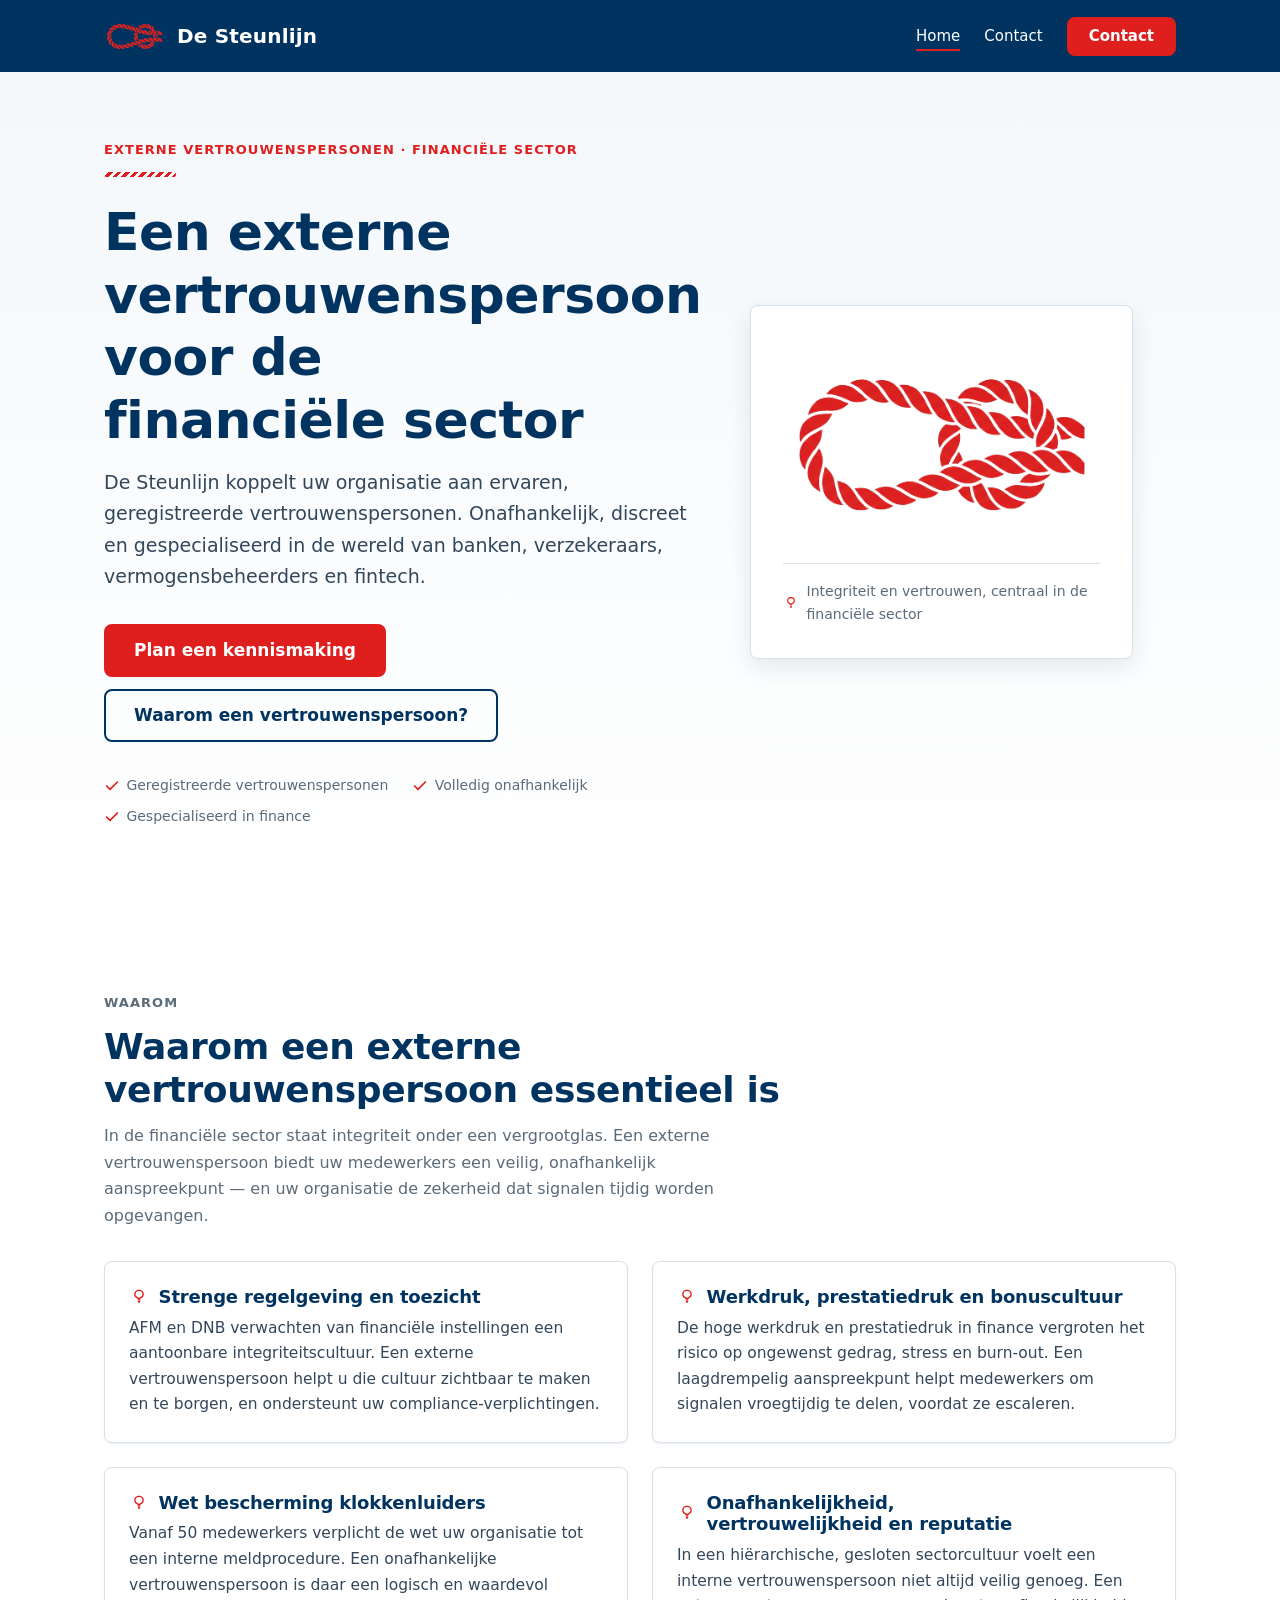
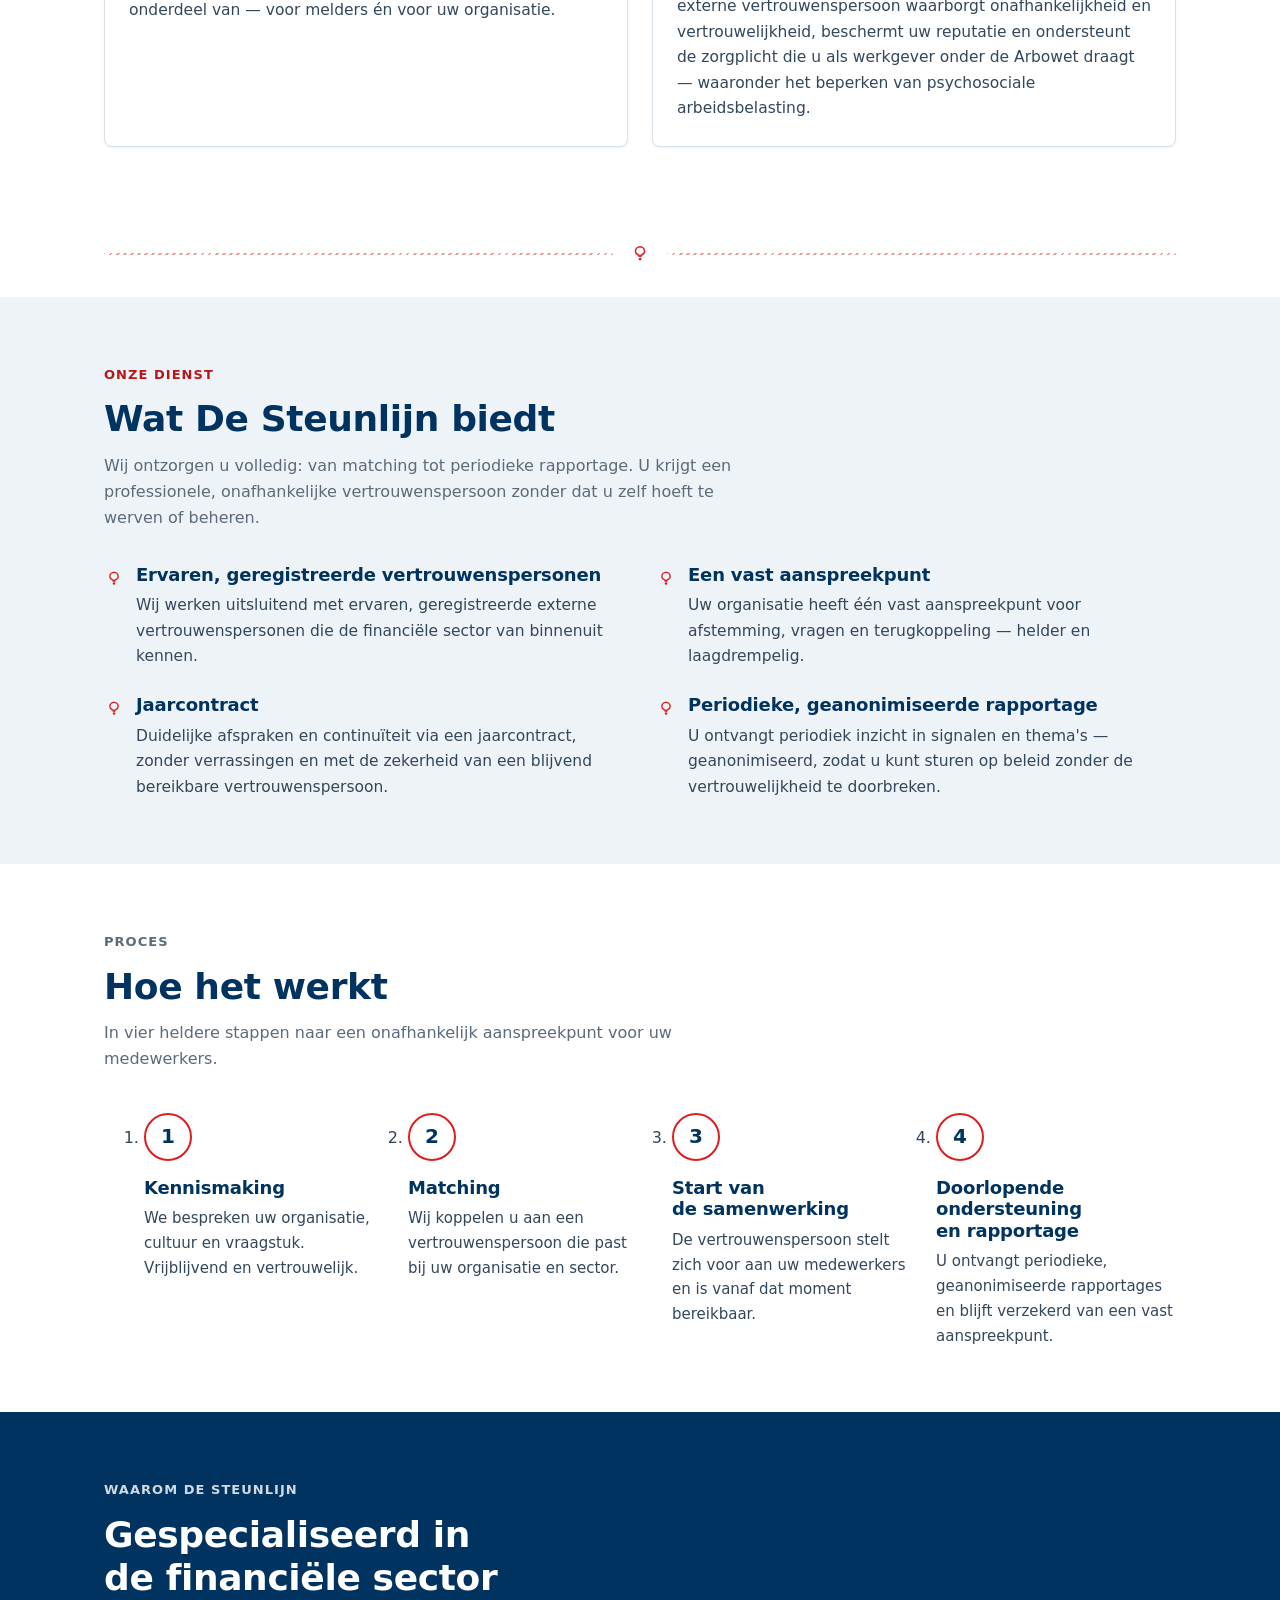
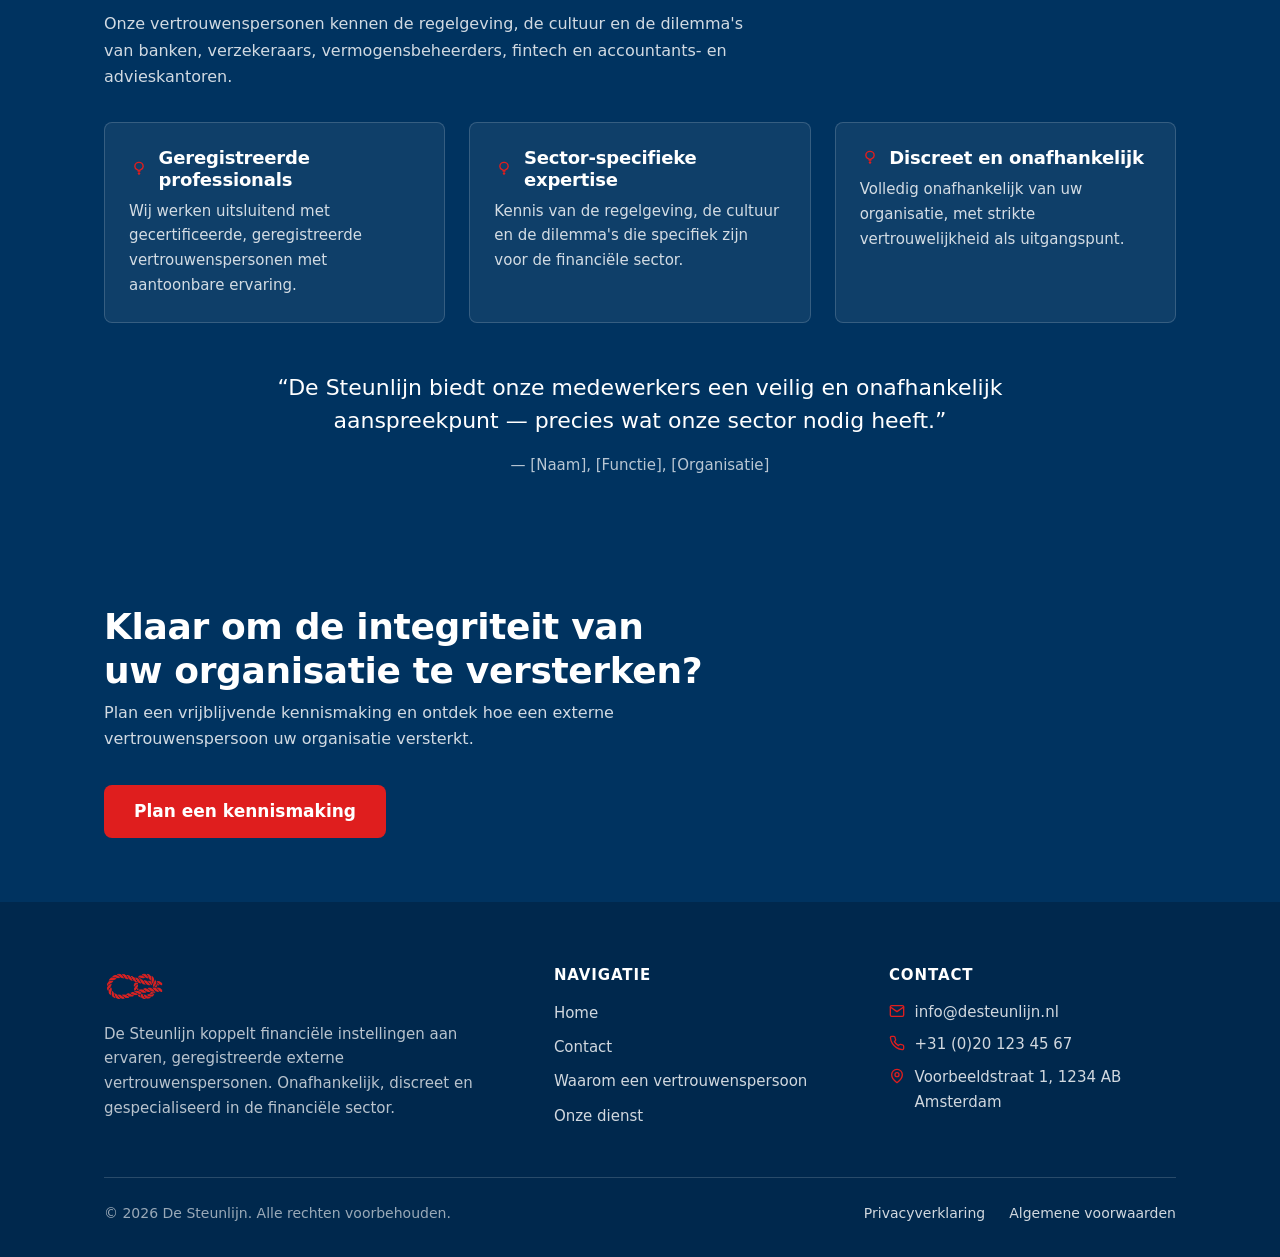
==== commit 63ee5a43: "Hero naar nieuw logo, oud logo verwijderd" ====
--- a/index.html
+++ b/index.html
@@ -77,7 +77,7 @@
 
         <div class="hero__visual">
           <figure class="hero__card">
-            <img src="assets/logo.jpg" alt="Logo De Steunlijn" width="2816" height="1536">
+            <img src="assets/logo.png" alt="Logo De Steunlijn" width="1512" height="993">
             <figcaption class="hero__card-caption">
               <svg viewBox="0 0 24 24" fill="none" stroke="currentColor" stroke-width="1.7" stroke-linecap="round" stroke-linejoin="round" aria-hidden="true"><path d="M12 4a5 5 0 0 1 5 5c0 2-1.3 3-2.8 3.8L11 14.6"/><path d="M12 4a5 5 0 0 0-5 5c0 2 1.3 3 2.8 3.8L13 14.6"/><circle cx="12" cy="17.5" r="1.5" fill="currentColor" stroke="none"/></svg>
               Integriteit en vertrouwen, centraal in de financiële sector
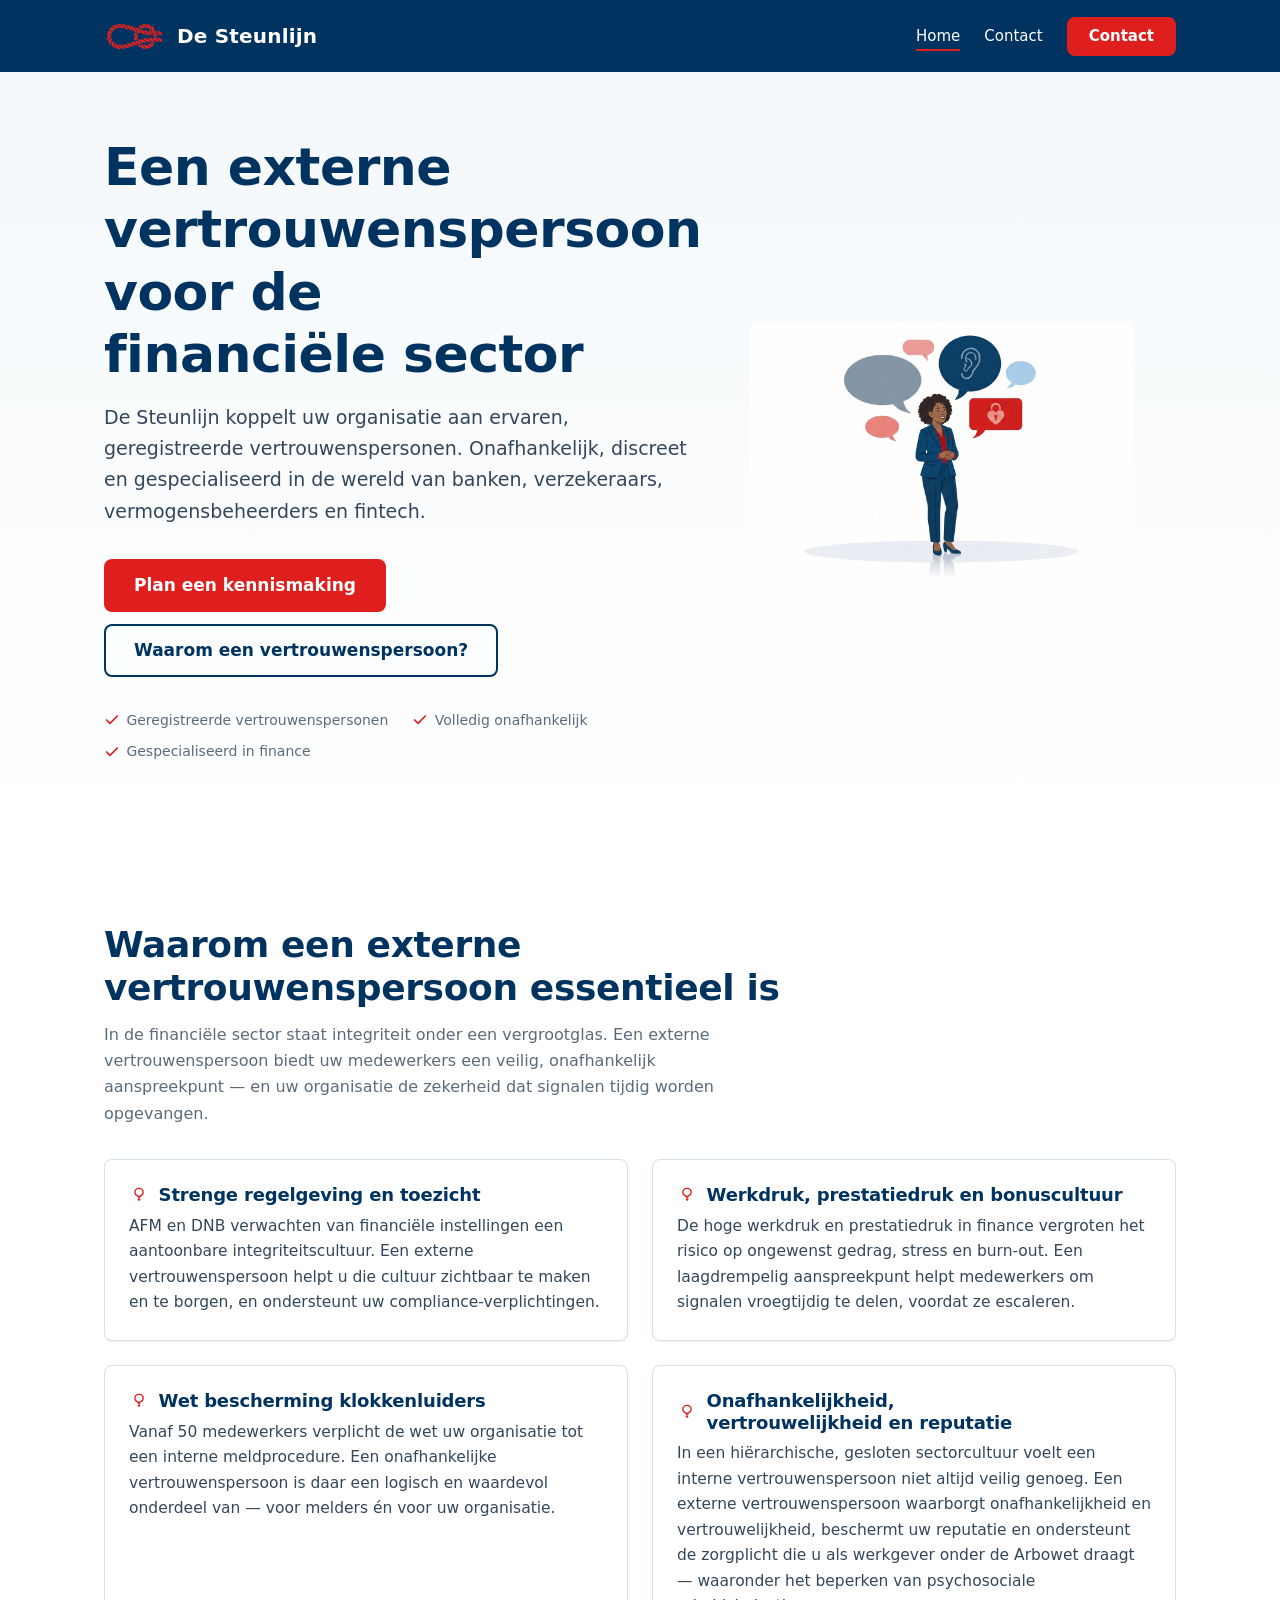
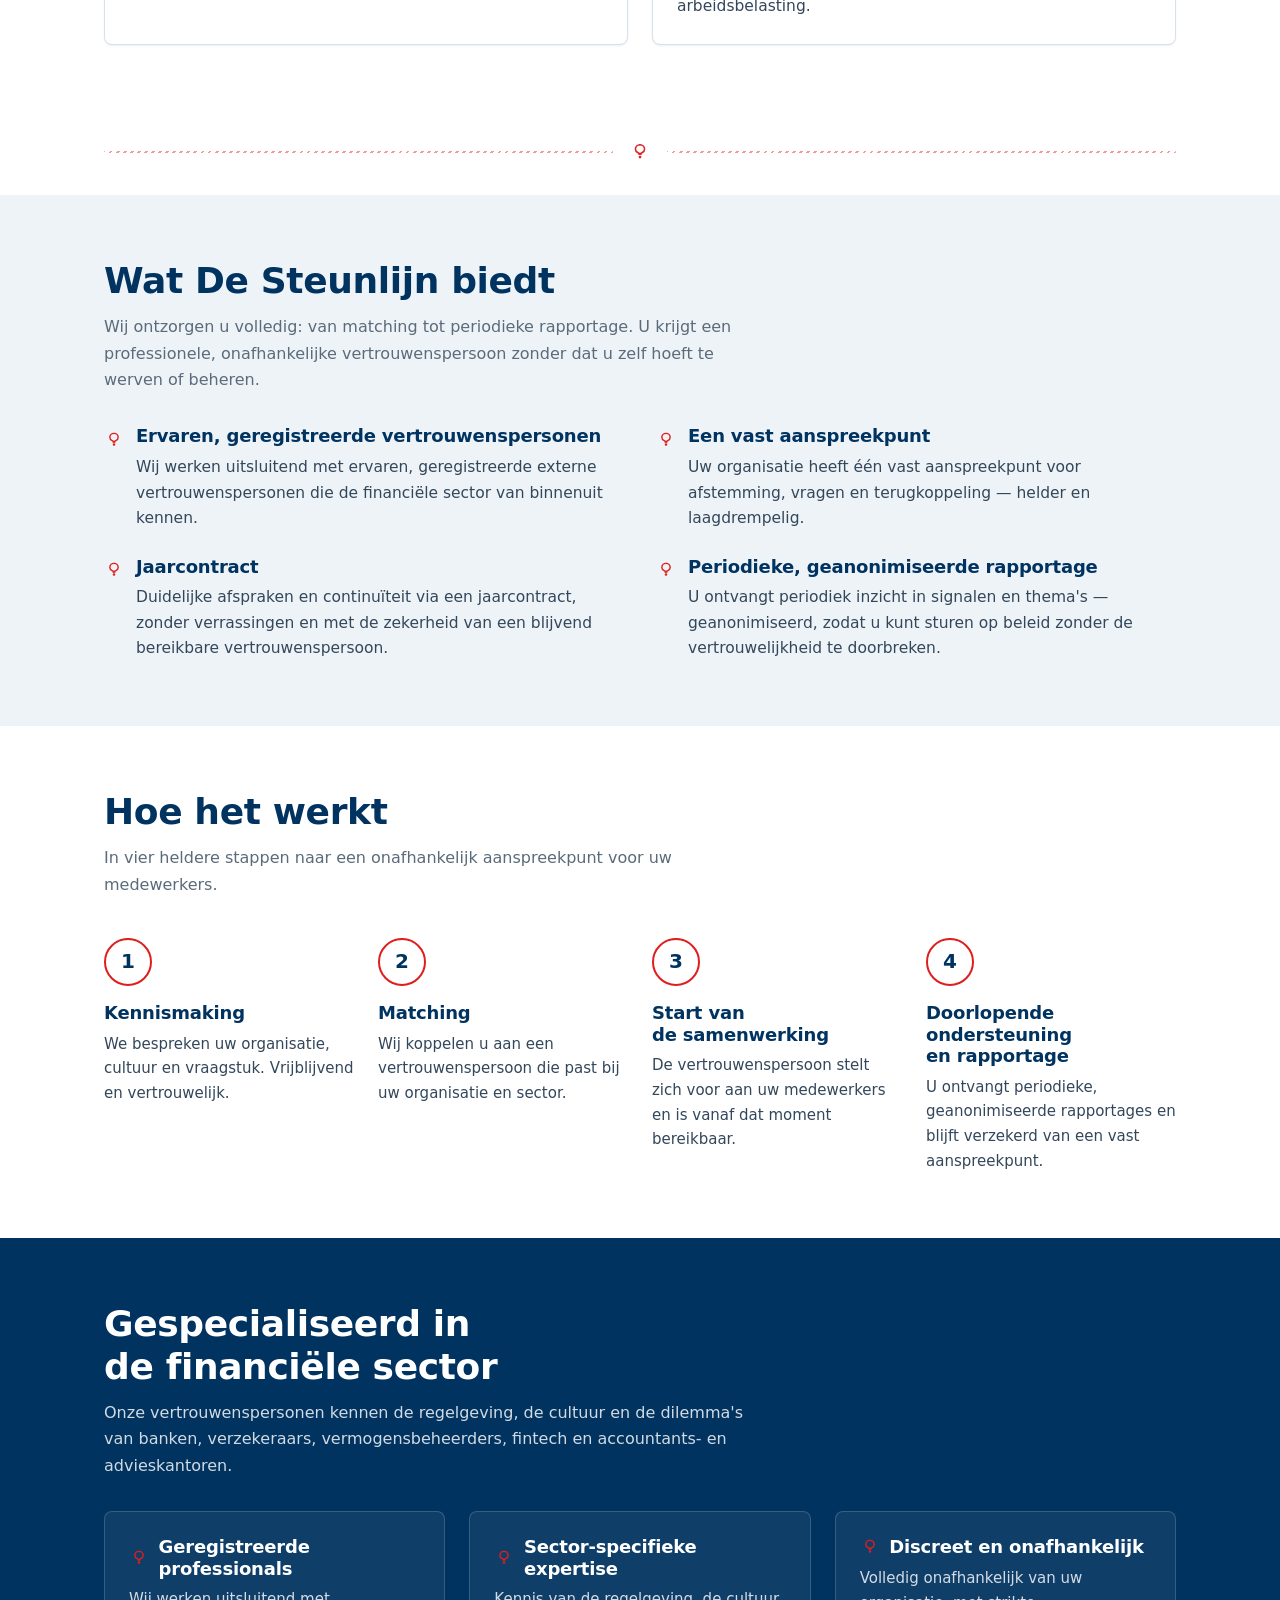
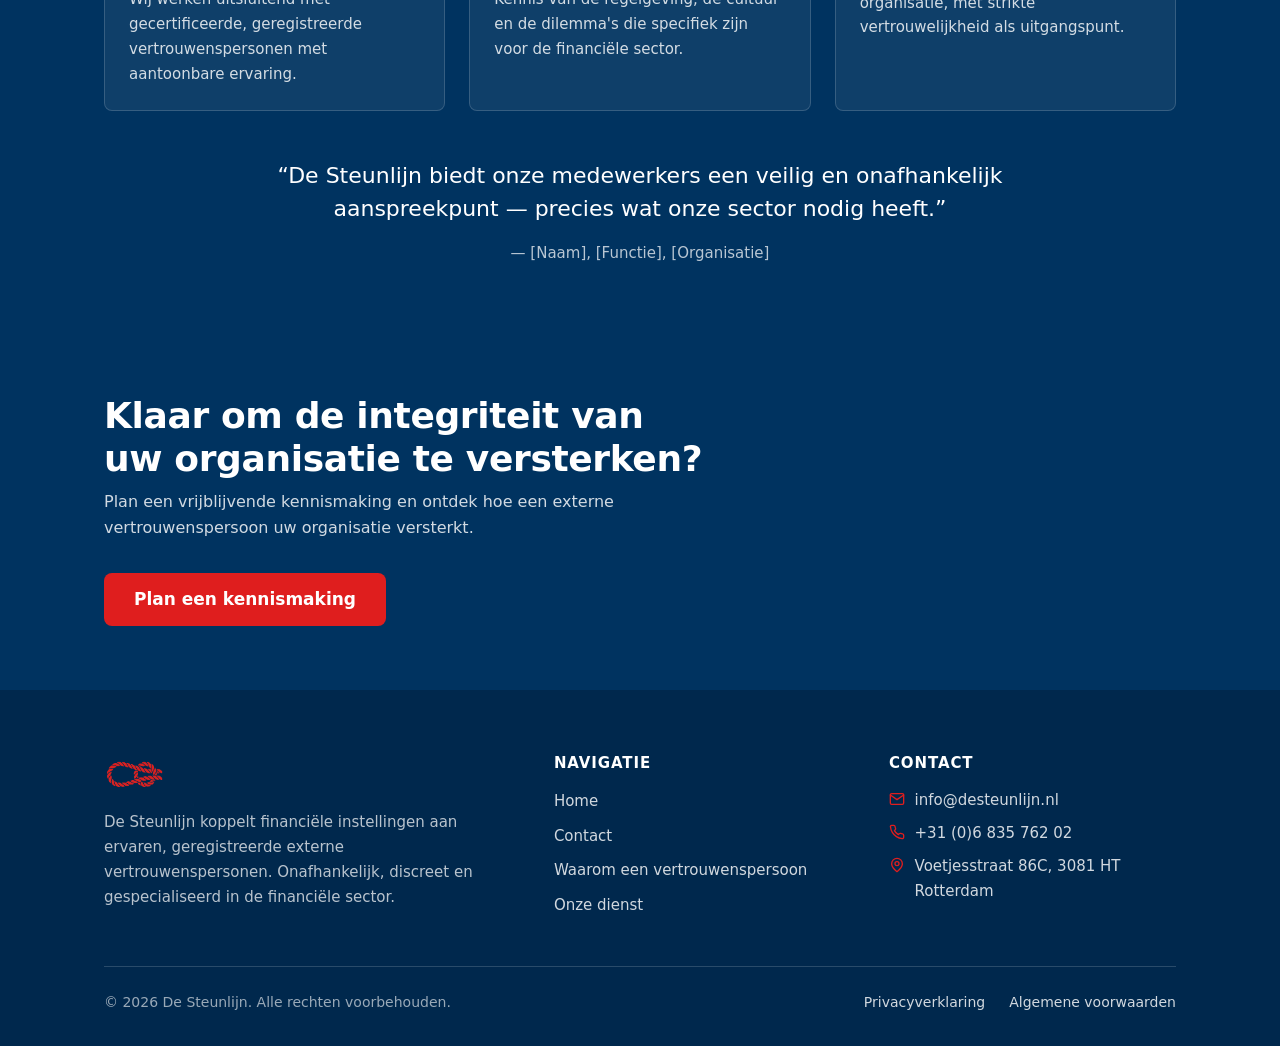
==== commit 1333ca70: "Hero-afbeelding los, eyebrows verwijderd, stappen-nummering gefixt, contactgegevens bijgewerkt" ====
--- a/index.html
+++ b/index.html
@@ -51,8 +51,6 @@
     <section class="hero" aria-labelledby="hero-title">
       <div class="container hero__inner">
         <div class="hero__content">
-          <p class="eyebrow">Externe vertrouwenspersonen · Financiële sector</p>
-          <div class="rope-line hero__accent" aria-hidden="true"></div>
           <h1 id="hero-title">Een externe vertrouwenspersoon voor de financiële sector</h1>
           <p class="hero__sub">De Steunlijn koppelt uw organisatie aan ervaren, geregistreerde vertrouwenspersonen. Onafhankelijk, discreet en gespecialiseerd in de wereld van banken, verzekeraars, vermogensbeheerders en fintech.</p>
           <div class="hero__actions">
@@ -76,13 +74,7 @@
         </div>
 
         <div class="hero__visual">
-          <figure class="hero__card">
-            <img src="assets/logo.png" alt="Logo De Steunlijn" width="1512" height="993">
-            <figcaption class="hero__card-caption">
-              <svg viewBox="0 0 24 24" fill="none" stroke="currentColor" stroke-width="1.7" stroke-linecap="round" stroke-linejoin="round" aria-hidden="true"><path d="M12 4a5 5 0 0 1 5 5c0 2-1.3 3-2.8 3.8L11 14.6"/><path d="M12 4a5 5 0 0 0-5 5c0 2 1.3 3 2.8 3.8L13 14.6"/><circle cx="12" cy="17.5" r="1.5" fill="currentColor" stroke="none"/></svg>
-              Integriteit en vertrouwen, centraal in de financiële sector
-            </figcaption>
-          </figure>
+          <img class="hero__image" src="assets/hero.jpg" alt="Externe vertrouwenspersoon" width="2528" height="1684">
         </div>
       </div>
     </section>
@@ -91,7 +83,6 @@
     <section class="section" id="waarom" aria-labelledby="waarom-title">
       <div class="container">
         <div class="section-head">
-          <p class="eyebrow">Waarom</p>
           <h2 id="waarom-title">Waarom een externe vertrouwenspersoon essentieel is</h2>
           <p>In de financiële sector staat integriteit onder een vergrootglas. Een externe vertrouwenspersoon biedt uw medewerkers een veilig, onafhankelijk aanspreekpunt — en uw organisatie de zekerheid dat signalen tijdig worden opgevangen.</p>
         </div>
@@ -142,7 +133,6 @@
     <section class="section section--tint" id="aanbod" aria-labelledby="aanbod-title">
       <div class="container">
         <div class="section-head">
-          <p class="eyebrow">Onze dienst</p>
           <h2 id="aanbod-title">Wat De Steunlijn biedt</h2>
           <p>Wij ontzorgen u volledig: van matching tot periodieke rapportage. U krijgt een professionele, onafhankelijke vertrouwenspersoon zonder dat u zelf hoeft te werven of beheren.</p>
         </div>
@@ -172,7 +162,6 @@
     <section class="section" id="hoe-het-werkt" aria-labelledby="hoe-title">
       <div class="container">
         <div class="section-head">
-          <p class="eyebrow">Proces</p>
           <h2 id="hoe-title">Hoe het werkt</h2>
           <p>In vier heldere stappen naar een onafhankelijk aanspreekpunt voor uw medewerkers.</p>
         </div>
@@ -206,7 +195,6 @@
     <section class="section section--blue" id="vertrouwen" aria-labelledby="vertrouwen-title">
       <div class="container">
         <div class="section-head">
-          <p class="eyebrow">Waarom De Steunlijn</p>
           <h2 id="vertrouwen-title">Gespecialiseerd in de financiële sector</h2>
           <p>Onze vertrouwenspersonen kennen de regelgeving, de cultuur en de dilemma's van banken, verzekeraars, vermogensbeheerders, fintech en accountants- en advieskantoren.</p>
         </div>
@@ -287,11 +275,11 @@
             </li>
             <li>
               <svg viewBox="0 0 24 24" fill="none" stroke="currentColor" stroke-width="2" stroke-linecap="round" stroke-linejoin="round" aria-hidden="true"><path d="M22 16.92v3a2 2 0 0 1-2.18 2 19.79 19.79 0 0 1-8.63-3.07 19.5 19.5 0 0 1-6-6 19.79 19.79 0 0 1-3.07-8.67A2 2 0 0 1 4.11 2h3a2 2 0 0 1 2 1.72c.127.96.361 1.903.7 2.81a2 2 0 0 1-.45 2.11L8.09 9.91a16 16 0 0 0 6 6l1.27-1.27a2 2 0 0 1 2.11-.45c.907.339 1.85.573 2.81.7A2 2 0 0 1 22 16.92z"/></svg>
-              <span>+31 (0)20 123 45 67</span>
+              <span>+31 (0)6 835 762 02</span>
             </li>
             <li>
               <svg viewBox="0 0 24 24" fill="none" stroke="currentColor" stroke-width="2" stroke-linecap="round" stroke-linejoin="round" aria-hidden="true"><path d="M20 10c0 6-8 12-8 12s-8-6-8-12a8 8 0 0 1 16 0z"/><circle cx="12" cy="10" r="3"/></svg>
-              <span>Voorbeeldstraat 1, 1234 AB Amsterdam</span>
+              <span>Voetjesstraat 86C, 3081 HT Rotterdam</span>
             </li>
           </ul>
         </div>
--- a/css/styles.css
+++ b/css/styles.css
@@ -7,7 +7,7 @@
    3.  Typografie
    4.  Layout (container, secties, section-head)
    5.  Knoppen
-   6.  Touw-motief (rope-line, rope-divider, knot-list, step-ring)
+   6.  Touw-motief (rope-divider, knot-list, step-ring)
    7.  Header & navigatie
    8.  Hero
    9.  Sectie: waarom
@@ -192,26 +192,6 @@
   color: rgba(255, 255, 255, 0.82);
 }
 
-.eyebrow {
-  display: inline-block;
-  font-size: 0.8125rem;
-  font-weight: 700;
-  letter-spacing: 0.08em;
-  text-transform: uppercase;
-  color: var(--red);
-  margin-bottom: var(--space-3);
-}
-
-/* Donkerder rood op de lichtblauwe tint voor voldoende contrast (WCAG AA) */
-.section--tint .eyebrow {
-  color: var(--red-700);
-}
-
-/* Wit op de donkerblauwe sectie (rood op blauw heeft onvoldoende contrast) */
-.section--blue .eyebrow {
-  color: var(--white);
-}
-
 /* 5. Knoppen
    ========================================================================== */
 .btn {
@@ -262,17 +242,6 @@
 
 /* 6. Touw-motief
    ========================================================================== */
-/* Dunne, touw-achtig gestileerde lijn (diagonale twist) */
-.rope-line {
-  height: 5px;
-  border-radius: 3px;
-  background: repeating-linear-gradient(
-    -45deg,
-    var(--red) 0 3px,
-    var(--white) 3px 6px
-  );
-}
-
 /* Divider tussen secties: lijn met een knoop in het midden */
 .rope-divider {
   display: flex;
@@ -462,11 +431,6 @@
   /* structurele wrapper voor de hero-tekst; geen eigen styling */
 }
 
-.hero__accent {
-  width: 72px;
-  margin-bottom: var(--space-5);
-}
-
 .hero h1 {
   margin-bottom: var(--space-4);
 }
@@ -510,38 +474,11 @@
   justify-content: center;
 }
 
-.hero__card {
-  background: var(--white);
-  border: 1px solid var(--line);
+.hero__image {
+  width: 100%;
+  max-width: 520px;
+  height: auto;
   border-radius: var(--radius);
-  box-shadow: var(--shadow-md);
-  padding: var(--space-6);
-  width: 100%;
-  max-width: 460px;
-}
-
-.hero__card img {
-  width: 100%;
-  height: auto;
-  border-radius: var(--radius-sm);
-}
-
-.hero__card-caption {
-  margin-top: var(--space-4);
-  padding-top: var(--space-4);
-  border-top: 1px solid var(--line);
-  font-size: 0.875rem;
-  color: var(--muted);
-  display: flex;
-  align-items: center;
-  gap: 0.5rem;
-}
-
-.hero__card-caption svg {
-  width: 16px;
-  height: 16px;
-  color: var(--red);
-  flex: none;
 }
 
 /* 9. Sectie: waarom
@@ -600,7 +537,8 @@
   display: grid;
   grid-template-columns: repeat(4, 1fr);
   gap: var(--space-5);
-  counter-reset: step;
+  list-style: none;
+  padding: 0;
 }
 
 .step {
@@ -1067,7 +1005,7 @@
     order: -1;
   }
 
-  .hero__card {
+  .hero__image {
     max-width: 100%;
   }
 
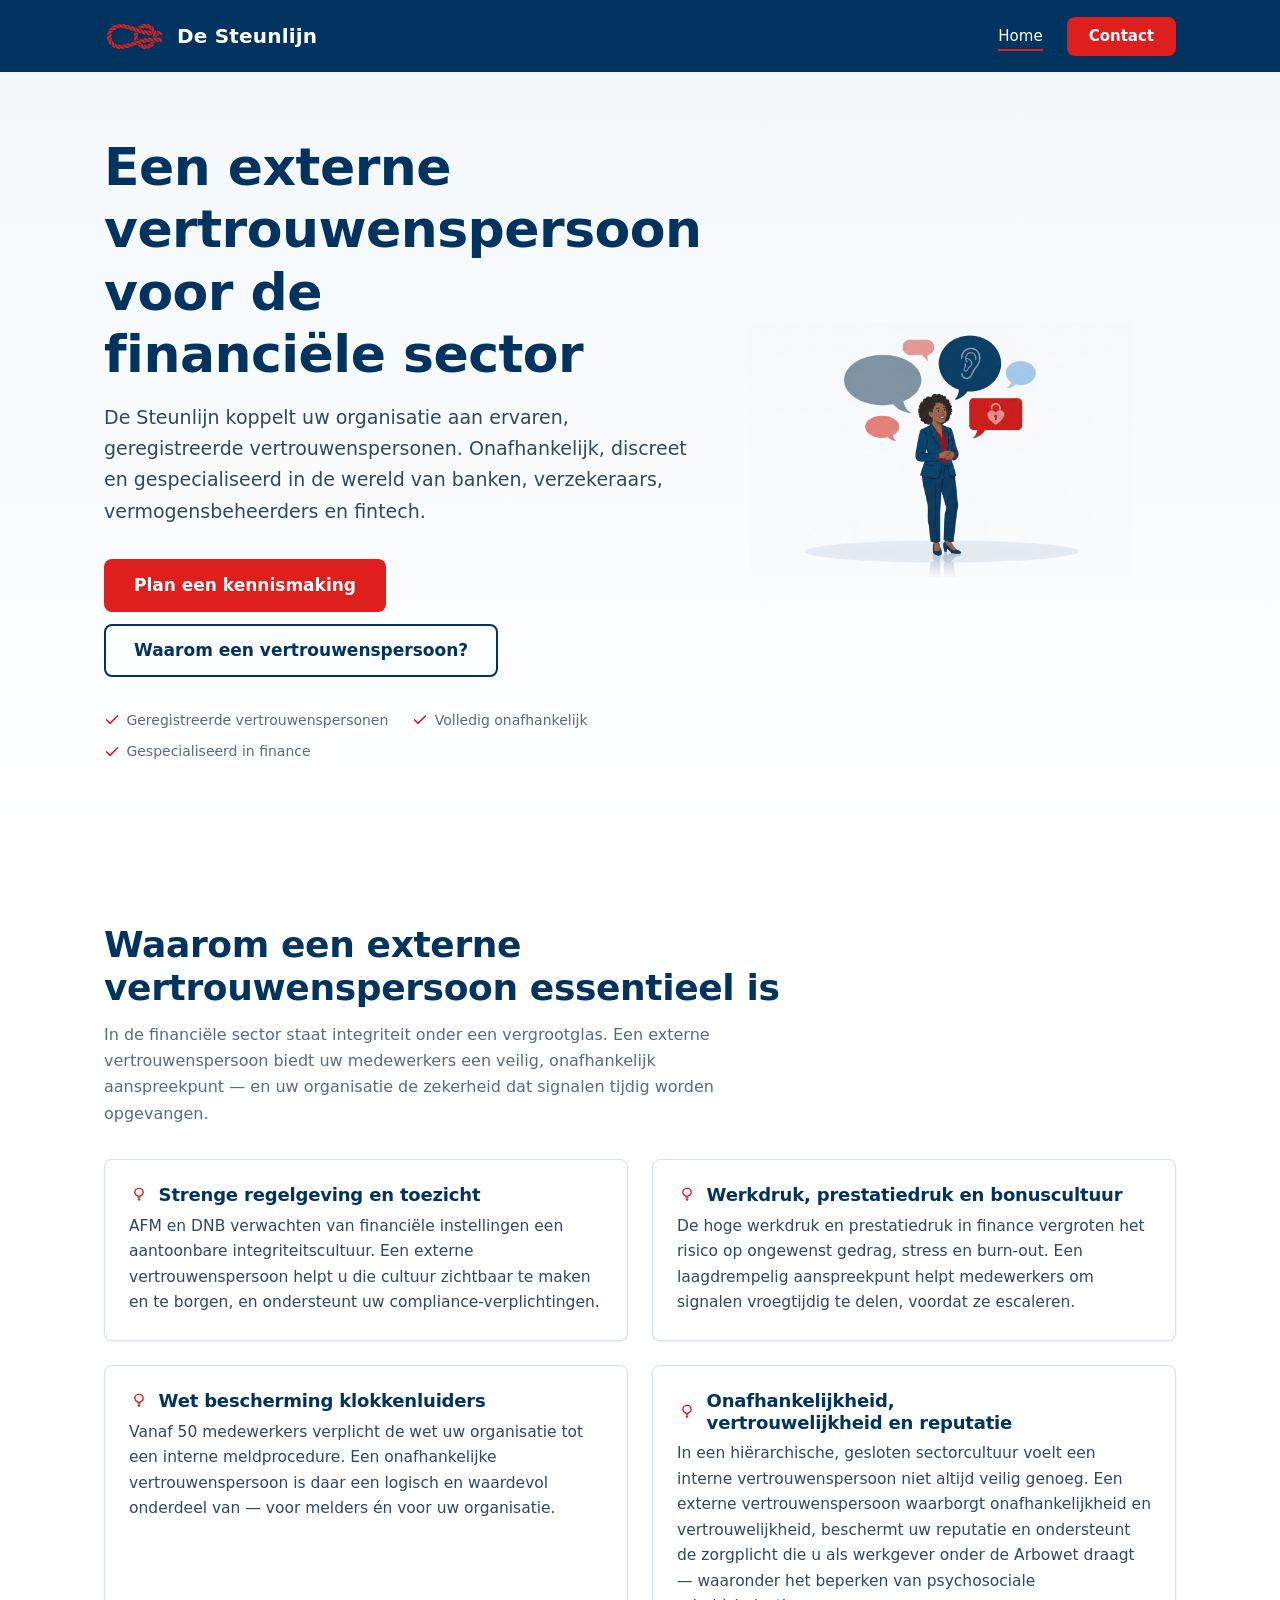
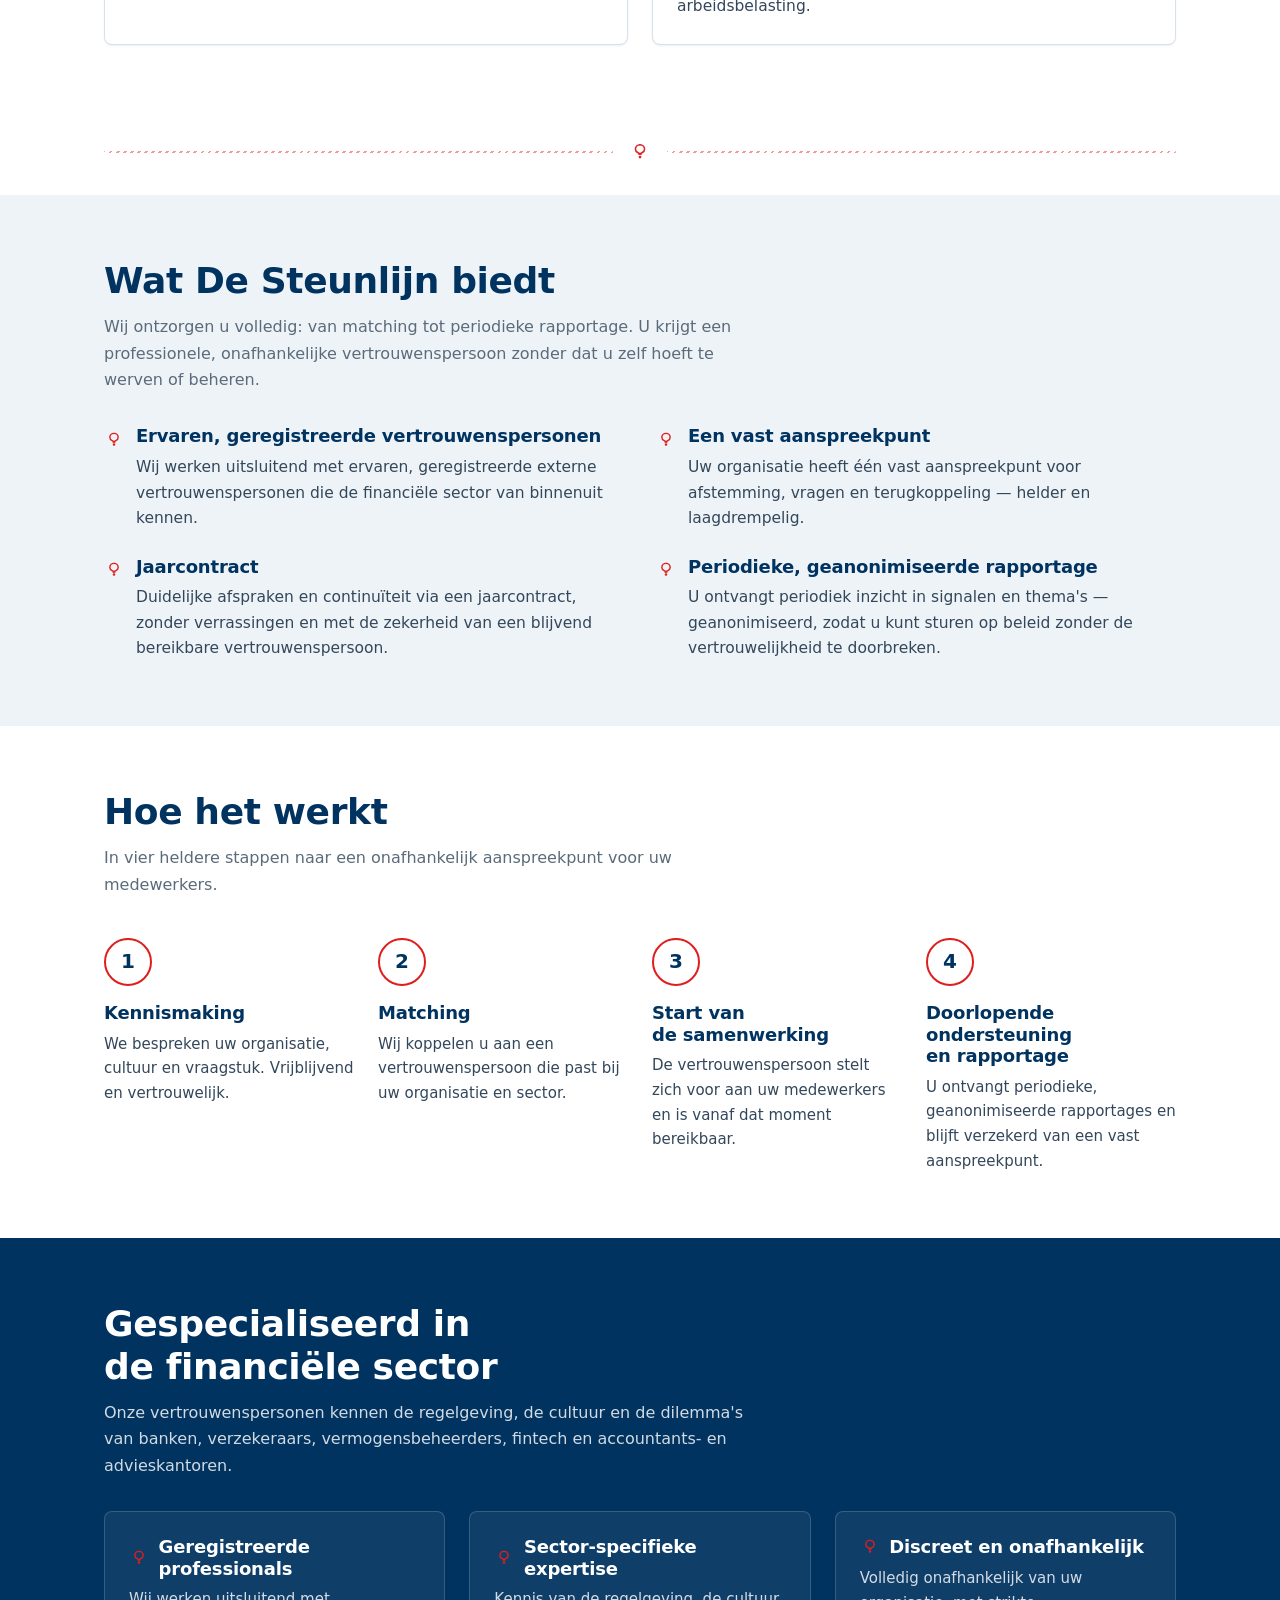
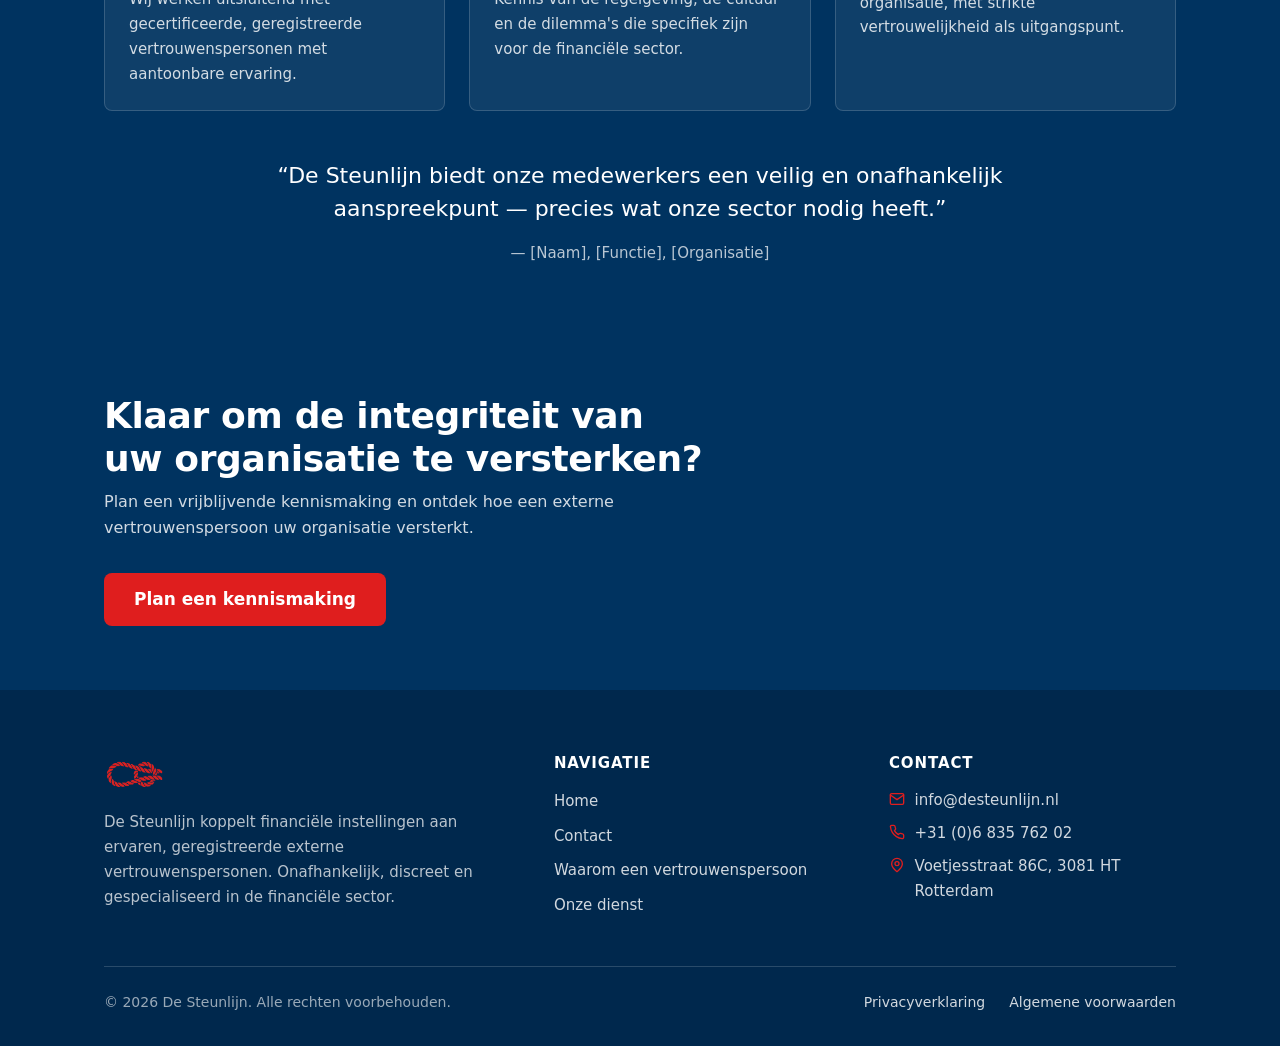
==== commit bcac614b: "Dubbele contactknop verwijderd, hero-afbeelding laat witte achtergrond vervagen" ====
--- a/index.html
+++ b/index.html
@@ -38,7 +38,6 @@
       <nav class="nav" id="site-nav" data-nav aria-label="Hoofdnavigatie">
         <ul class="nav__links">
           <li><a class="nav__link" href="index.html" aria-current="page">Home</a></li>
-          <li><a class="nav__link" href="contact.html">Contact</a></li>
         </ul>
         <a class="btn btn--accent nav__cta" href="contact.html">Contact</a>
       </nav>
--- a/css/styles.css
+++ b/css/styles.css
@@ -479,6 +479,7 @@
   max-width: 520px;
   height: auto;
   border-radius: var(--radius);
+  mix-blend-mode: multiply;
 }
 
 /* 9. Sectie: waarom
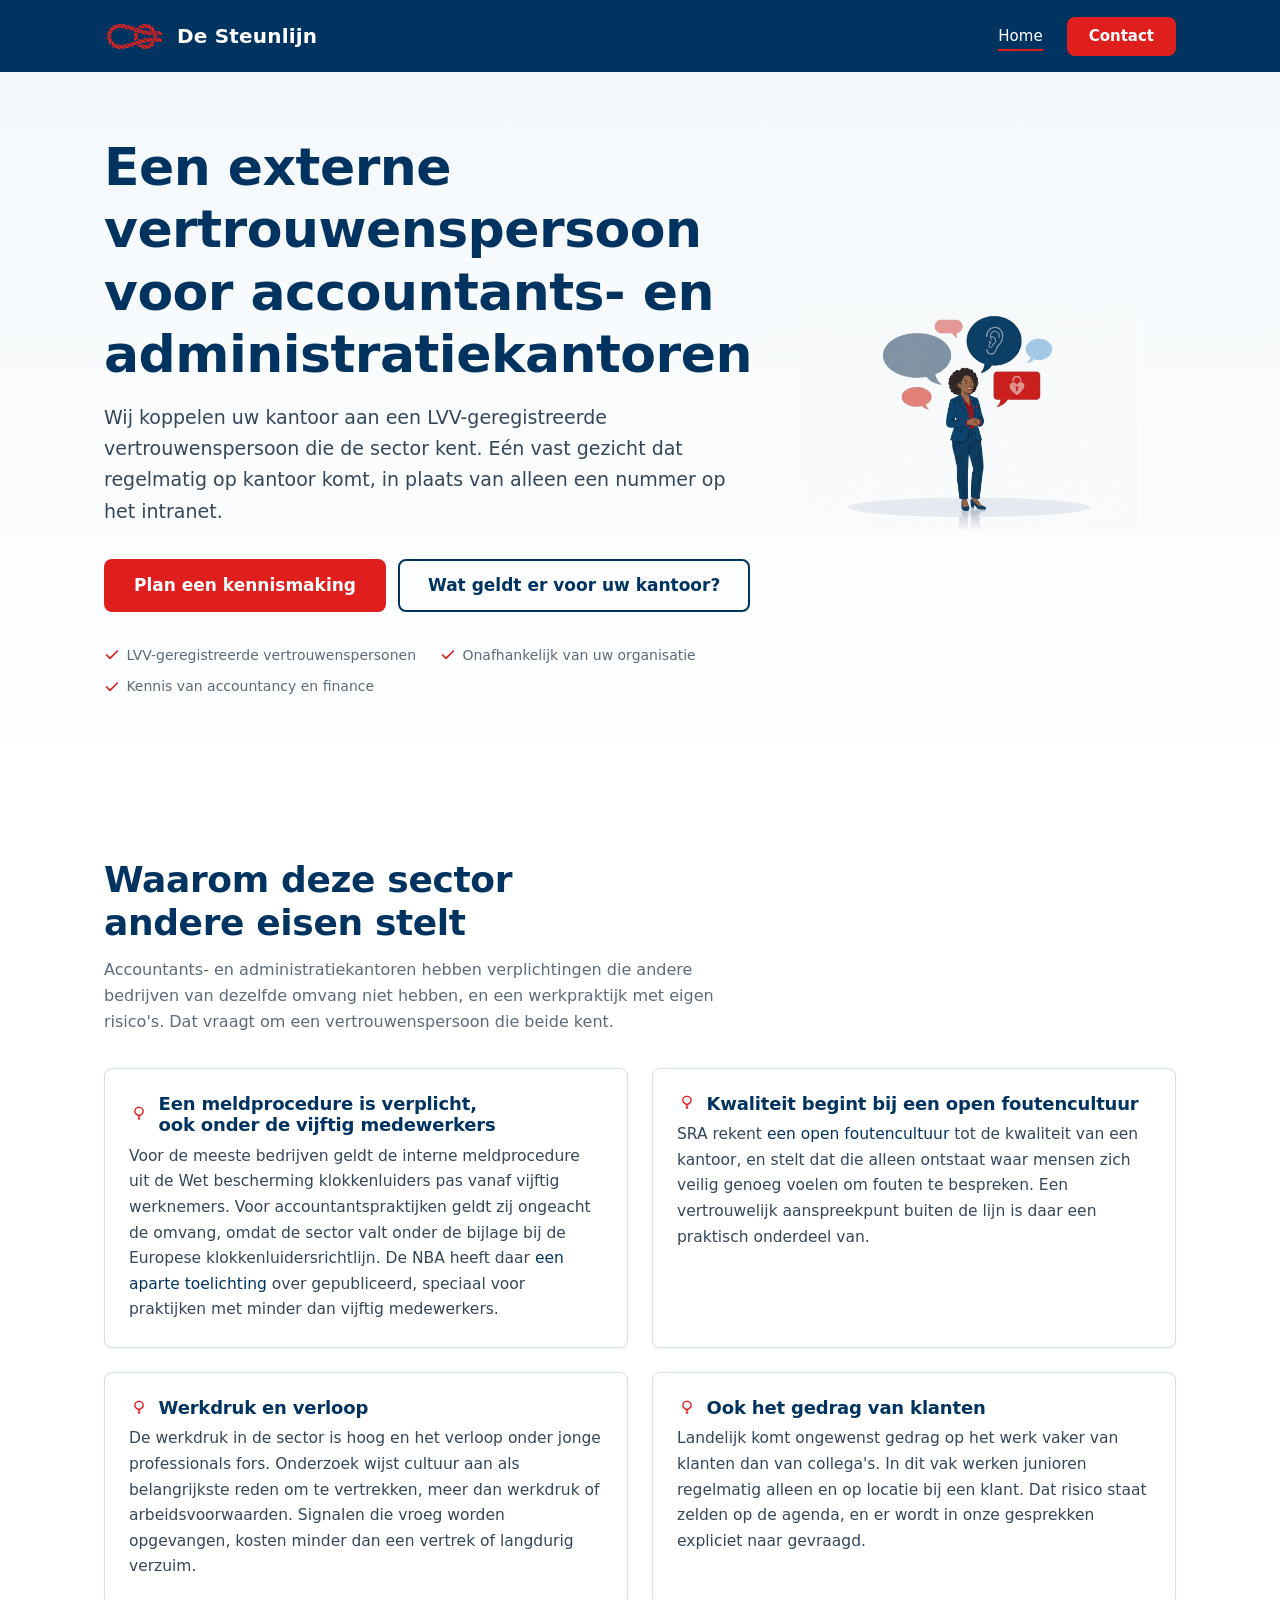
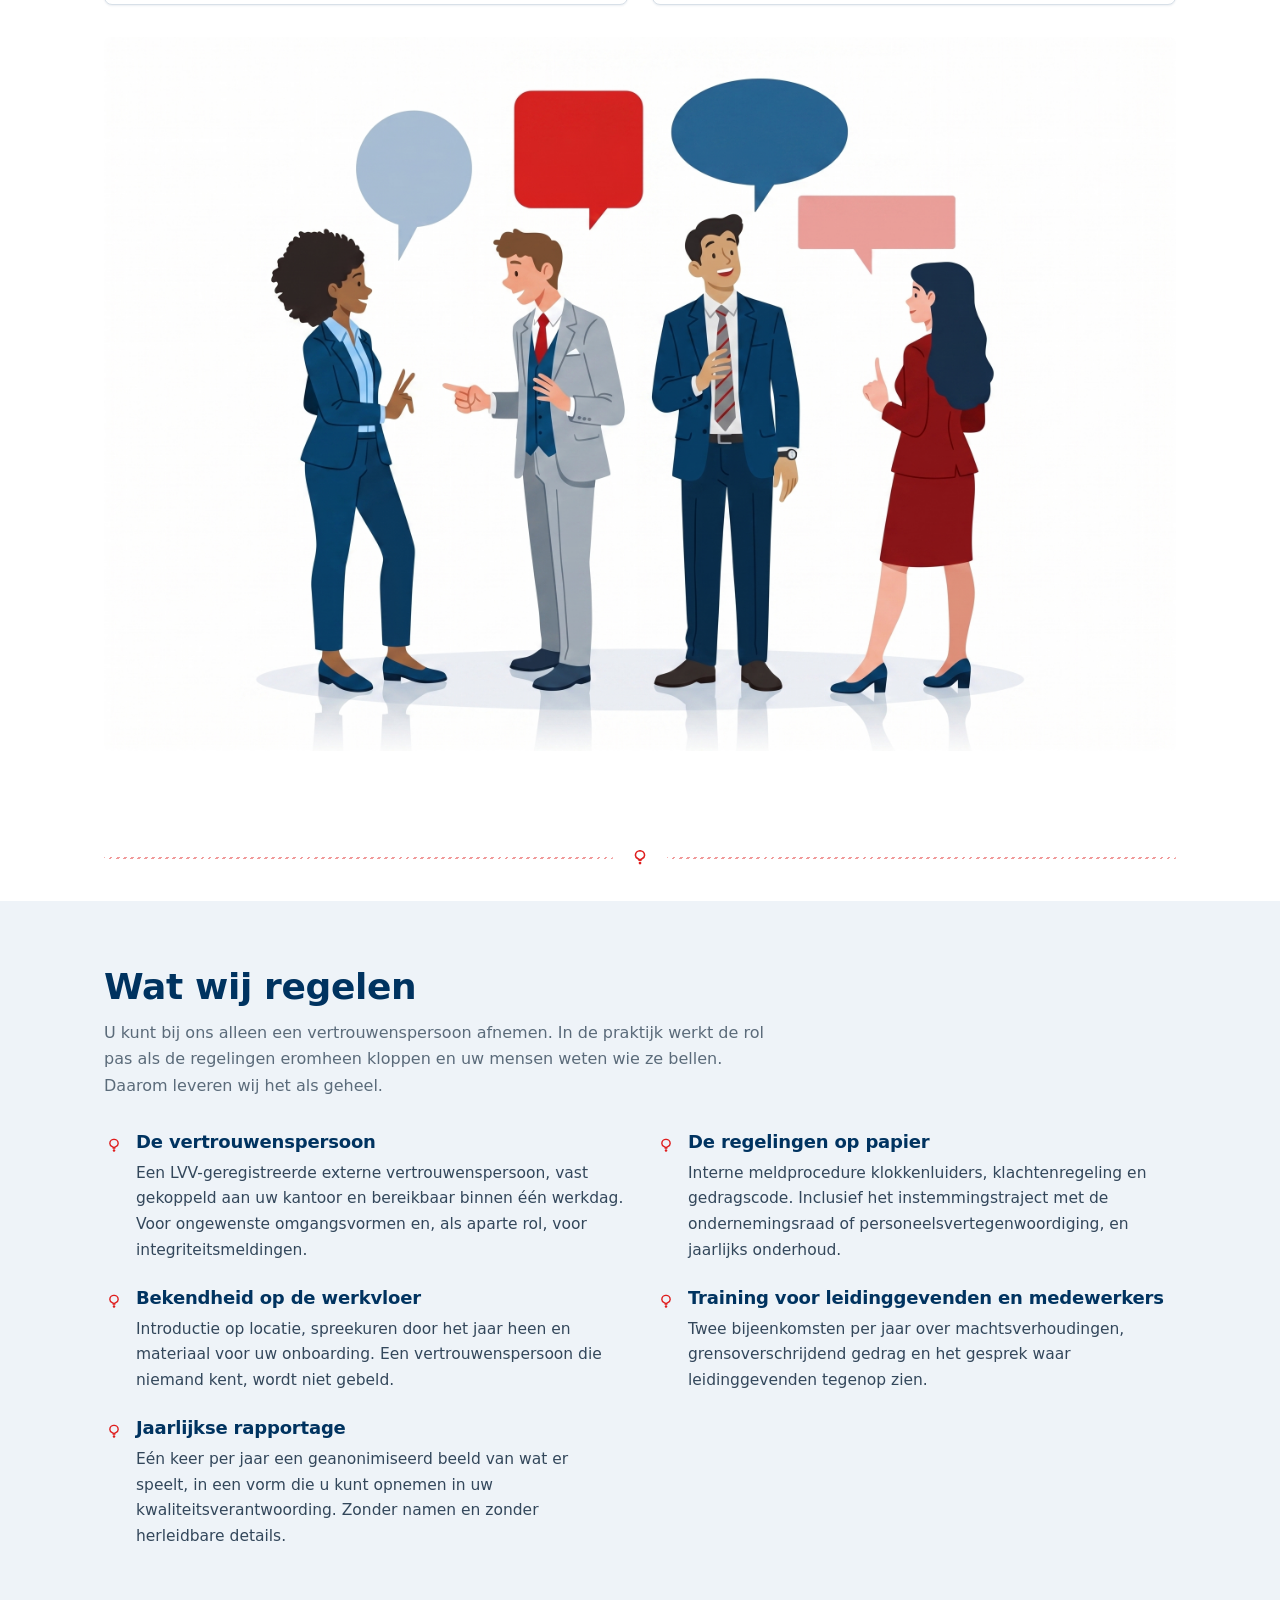
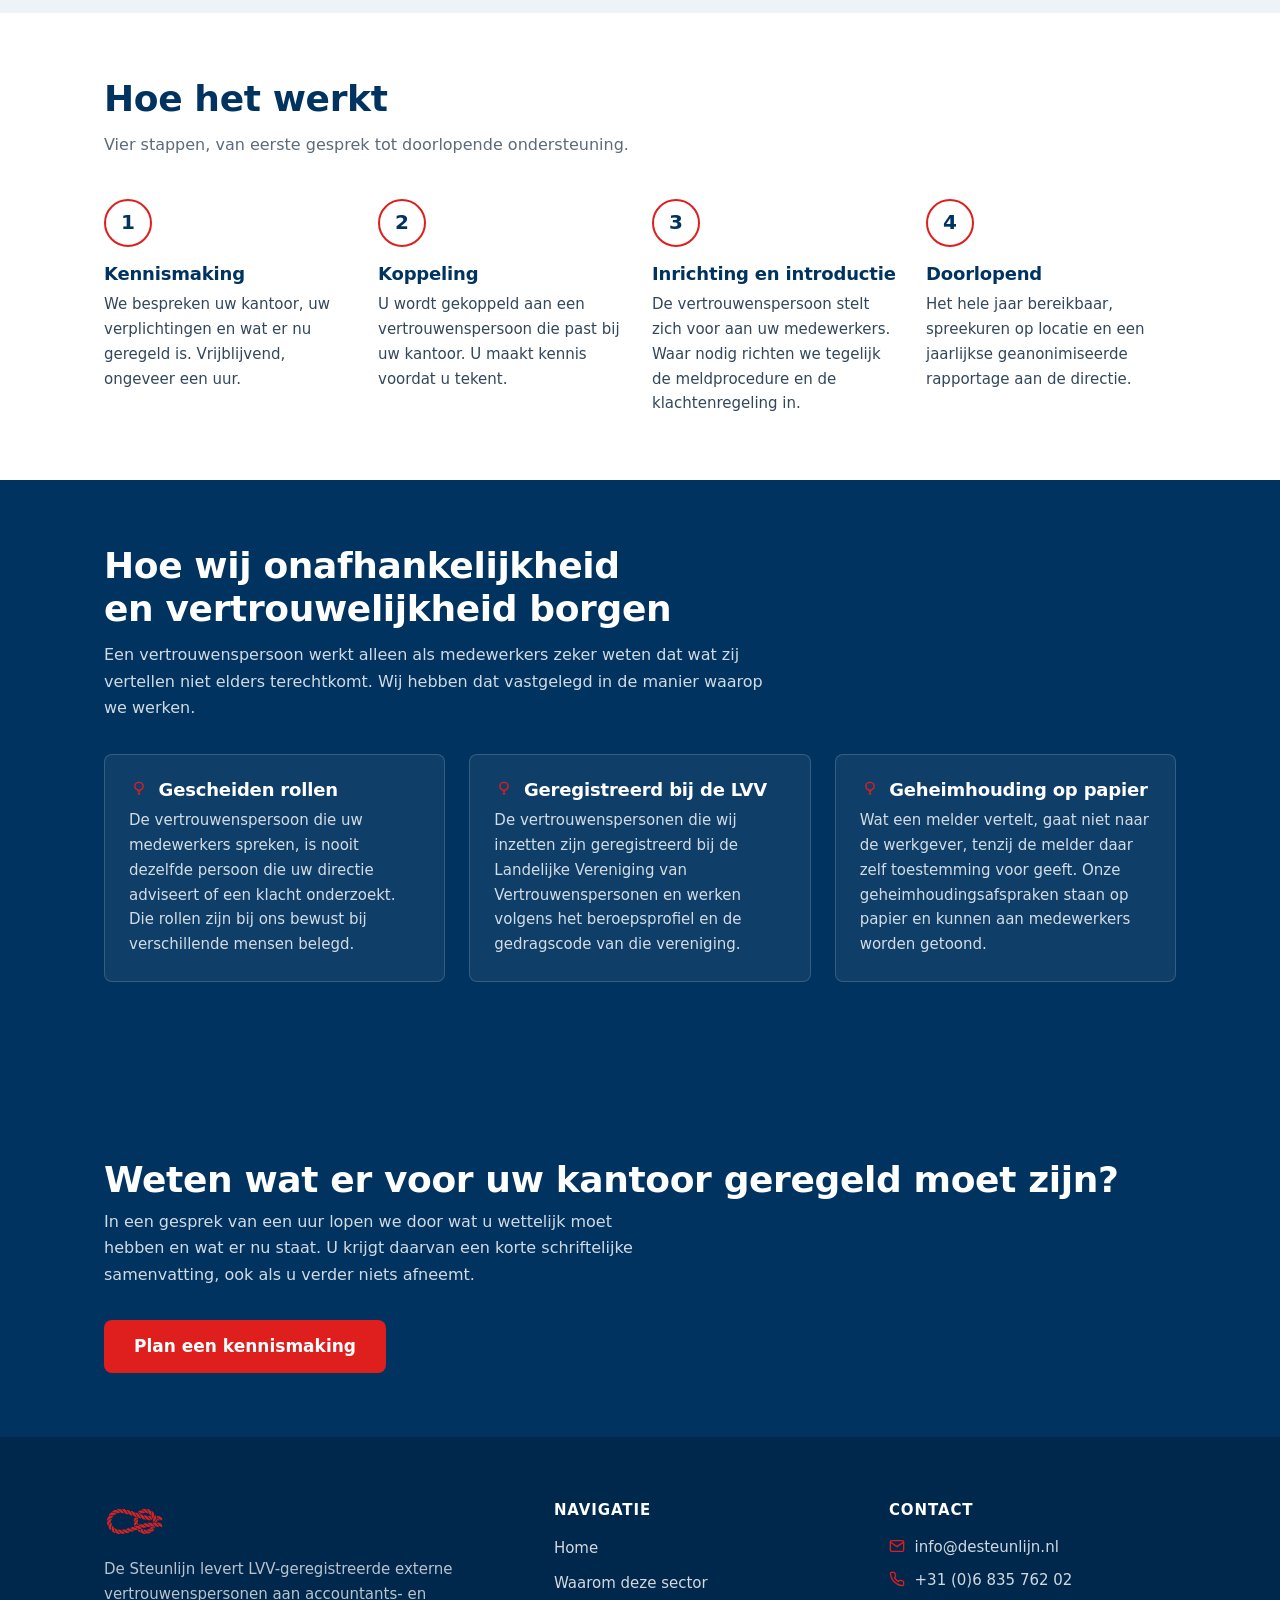
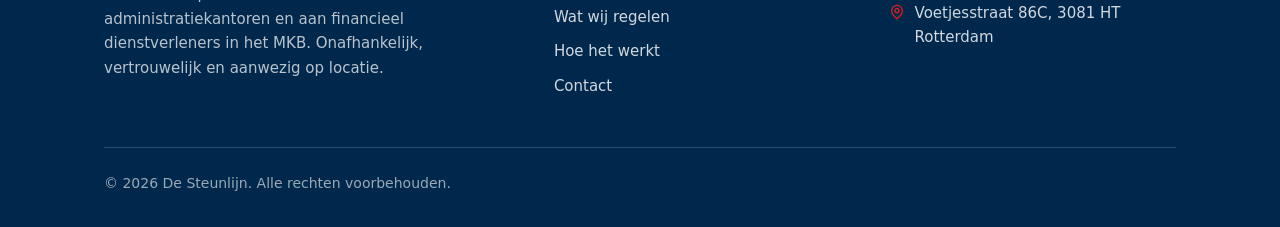
==== commit 051ea734: "Homepage-teksten bijgewerkt en visual 1 toegevoegd" ====
--- a/index.html
+++ b/index.html
@@ -3,14 +3,14 @@
 <head>
   <meta charset="UTF-8">
   <meta name="viewport" content="width=device-width, initial-scale=1.0">
-  <title>Externe vertrouwenspersoon voor de financiële sector | De Steunlijn</title>
-  <meta name="description" content="De Steunlijn koppelt financiële instellingen aan ervaren, geregistreerde externe vertrouwenspersonen. Onafhankelijk, discreet en gespecialiseerd in de financiële sector.">
+  <title>Externe vertrouwenspersoon voor accountantskantoren | De Steunlijn</title>
+  <meta name="description" content="De Steunlijn levert LVV-geregistreerde externe vertrouwenspersonen aan accountants- en administratiekantoren en financieel dienstverleners in het MKB.">
   <meta name="robots" content="index, follow">
   <meta property="og:type" content="website">
   <meta property="og:site_name" content="De Steunlijn">
   <meta property="og:locale" content="nl_NL">
-  <meta property="og:title" content="Externe vertrouwenspersoon voor de financiële sector | De Steunlijn">
-  <meta property="og:description" content="Onafhankelijke, geregistreerde externe vertrouwenspersonen voor banken, verzekeraars, vermogensbeheerders en fintech.">
+  <meta property="og:title" content="Externe vertrouwenspersoon voor accountantskantoren | De Steunlijn">
+  <meta property="og:description" content="Onafhankelijke, LVV-geregistreerde vertrouwenspersonen voor accountants- en administratiekantoren en de financiële dienstverlening in het MKB.">
   <!-- TODO: vervang de domeinnaam door de echte productie-URL -->
   <meta property="og:url" content="https://www.desteunlijn.nl/">
   <meta property="og:image" content="https://www.desteunlijn.nl/assets/logo.png">
@@ -50,30 +50,30 @@
     <section class="hero" aria-labelledby="hero-title">
       <div class="container hero__inner">
         <div class="hero__content">
-          <h1 id="hero-title">Een externe vertrouwenspersoon voor de financiële sector</h1>
-          <p class="hero__sub">De Steunlijn koppelt uw organisatie aan ervaren, geregistreerde vertrouwenspersonen. Onafhankelijk, discreet en gespecialiseerd in de wereld van banken, verzekeraars, vermogensbeheerders en fintech.</p>
+          <h1 id="hero-title">Een externe vertrouwenspersoon voor accountants- en administratiekantoren</h1>
+          <p class="hero__sub">Wij koppelen uw kantoor aan een LVV-geregistreerde vertrouwenspersoon die de sector kent. Eén vast gezicht dat regelmatig op kantoor komt, in plaats van alleen een nummer op het intranet.</p>
           <div class="hero__actions">
             <a class="btn btn--accent btn--lg" href="contact.html">Plan een kennismaking</a>
-            <a class="btn btn--ghost btn--lg" href="#waarom">Waarom een vertrouwenspersoon?</a>
+            <a class="btn btn--ghost btn--lg" href="#waarom">Wat geldt er voor uw kantoor?</a>
           </div>
           <div class="hero__trust">
             <span>
               <svg viewBox="0 0 24 24" fill="none" stroke="currentColor" stroke-width="2.5" stroke-linecap="round" stroke-linejoin="round" aria-hidden="true"><path d="M20 6 9 17l-5-5"/></svg>
-              Geregistreerde vertrouwenspersonen
+              LVV-geregistreerde vertrouwenspersonen
             </span>
             <span>
               <svg viewBox="0 0 24 24" fill="none" stroke="currentColor" stroke-width="2.5" stroke-linecap="round" stroke-linejoin="round" aria-hidden="true"><path d="M20 6 9 17l-5-5"/></svg>
-              Volledig onafhankelijk
+              Onafhankelijk van uw organisatie
             </span>
             <span>
               <svg viewBox="0 0 24 24" fill="none" stroke="currentColor" stroke-width="2.5" stroke-linecap="round" stroke-linejoin="round" aria-hidden="true"><path d="M20 6 9 17l-5-5"/></svg>
-              Gespecialiseerd in finance
+              Kennis van accountancy en finance
             </span>
           </div>
         </div>
 
         <div class="hero__visual">
-          <img class="hero__image" src="assets/hero.jpg" alt="Externe vertrouwenspersoon" width="2528" height="1684">
+          <img class="hero__image" src="assets/hero.jpg" alt="Vertrouwenspersoon in gesprek met een medewerker" width="2528" height="1684">
         </div>
       </div>
     </section>
@@ -82,43 +82,45 @@
     <section class="section" id="waarom" aria-labelledby="waarom-title">
       <div class="container">
         <div class="section-head">
-          <h2 id="waarom-title">Waarom een externe vertrouwenspersoon essentieel is</h2>
-          <p>In de financiële sector staat integriteit onder een vergrootglas. Een externe vertrouwenspersoon biedt uw medewerkers een veilig, onafhankelijk aanspreekpunt — en uw organisatie de zekerheid dat signalen tijdig worden opgevangen.</p>
+          <h2 id="waarom-title">Waarom deze sector andere eisen stelt</h2>
+          <p>Accountants- en administratiekantoren hebben verplichtingen die andere bedrijven van dezelfde omvang niet hebben, en een werkpraktijk met eigen risico's. Dat vraagt om een vertrouwenspersoon die beide kent.</p>
         </div>
 
         <div class="why-grid">
           <article class="why-card">
             <h3>
               <svg viewBox="0 0 24 24" fill="none" stroke="currentColor" stroke-width="1.7" stroke-linecap="round" stroke-linejoin="round" aria-hidden="true"><path d="M12 4a5 5 0 0 1 5 5c0 2-1.3 3-2.8 3.8L11 14.6"/><path d="M12 4a5 5 0 0 0-5 5c0 2 1.3 3 2.8 3.8L13 14.6"/><circle cx="12" cy="17.5" r="1.5" fill="currentColor" stroke="none"/></svg>
-              Strenge regelgeving en toezicht
-            </h3>
-            <p>AFM en DNB verwachten van financiële instellingen een aantoonbare integriteitscultuur. Een externe vertrouwenspersoon helpt u die cultuur zichtbaar te maken en te borgen, en ondersteunt uw compliance-verplichtingen.</p>
-          </article>
-
-          <article class="why-card">
-            <h3>
-              <svg viewBox="0 0 24 24" fill="none" stroke="currentColor" stroke-width="1.7" stroke-linecap="round" stroke-linejoin="round" aria-hidden="true"><path d="M12 4a5 5 0 0 1 5 5c0 2-1.3 3-2.8 3.8L11 14.6"/><path d="M12 4a5 5 0 0 0-5 5c0 2 1.3 3 2.8 3.8L13 14.6"/><circle cx="12" cy="17.5" r="1.5" fill="currentColor" stroke="none"/></svg>
-              Werkdruk, prestatiedruk en bonuscultuur
-            </h3>
-            <p>De hoge werkdruk en prestatiedruk in finance vergroten het risico op ongewenst gedrag, stress en burn-out. Een laagdrempelig aanspreekpunt helpt medewerkers om signalen vroegtijdig te delen, voordat ze escaleren.</p>
-          </article>
-
-          <article class="why-card">
-            <h3>
-              <svg viewBox="0 0 24 24" fill="none" stroke="currentColor" stroke-width="1.7" stroke-linecap="round" stroke-linejoin="round" aria-hidden="true"><path d="M12 4a5 5 0 0 1 5 5c0 2-1.3 3-2.8 3.8L11 14.6"/><path d="M12 4a5 5 0 0 0-5 5c0 2 1.3 3 2.8 3.8L13 14.6"/><circle cx="12" cy="17.5" r="1.5" fill="currentColor" stroke="none"/></svg>
-              Wet bescherming klokkenluiders
-            </h3>
-            <p>Vanaf 50 medewerkers verplicht de wet uw organisatie tot een interne meldprocedure. Een onafhankelijke vertrouwenspersoon is daar een logisch en waardevol onderdeel van — voor melders én voor uw organisatie.</p>
-          </article>
-
-          <article class="why-card">
-            <h3>
-              <svg viewBox="0 0 24 24" fill="none" stroke="currentColor" stroke-width="1.7" stroke-linecap="round" stroke-linejoin="round" aria-hidden="true"><path d="M12 4a5 5 0 0 1 5 5c0 2-1.3 3-2.8 3.8L11 14.6"/><path d="M12 4a5 5 0 0 0-5 5c0 2 1.3 3 2.8 3.8L13 14.6"/><circle cx="12" cy="17.5" r="1.5" fill="currentColor" stroke="none"/></svg>
-              Onafhankelijkheid, vertrouwelijkheid en reputatie
-            </h3>
-            <p>In een hiërarchische, gesloten sectorcultuur voelt een interne vertrouwenspersoon niet altijd veilig genoeg. Een externe vertrouwenspersoon waarborgt onafhankelijkheid en vertrouwelijkheid, beschermt uw reputatie en ondersteunt de zorgplicht die u als werkgever onder de Arbowet draagt — waaronder het beperken van psychosociale arbeidsbelasting.</p>
-          </article>
-        </div>
+              Een meldprocedure is verplicht, ook onder de vijftig medewerkers
+            </h3>
+            <p>Voor de meeste bedrijven geldt de interne meldprocedure uit de Wet bescherming klokkenluiders pas vanaf vijftig werknemers. Voor accountantspraktijken geldt zij ongeacht de omvang, omdat de sector valt onder de bijlage bij de Europese klokkenluidersrichtlijn. De NBA heeft daar <a href="https://www.nba.nl/tools-en-ondersteuning/faqs-en-helpdesk/faqs-klokkenluidersregeling-accountantspraktijken-met-minder-dan-50-medewerkers/" target="_blank" rel="noopener">een aparte toelichting</a> over gepubliceerd, speciaal voor praktijken met minder dan vijftig medewerkers.</p>
+          </article>
+
+          <article class="why-card">
+            <h3>
+              <svg viewBox="0 0 24 24" fill="none" stroke="currentColor" stroke-width="1.7" stroke-linecap="round" stroke-linejoin="round" aria-hidden="true"><path d="M12 4a5 5 0 0 1 5 5c0 2-1.3 3-2.8 3.8L11 14.6"/><path d="M12 4a5 5 0 0 0-5 5c0 2 1.3 3 2.8 3.8L13 14.6"/><circle cx="12" cy="17.5" r="1.5" fill="currentColor" stroke="none"/></svg>
+              Kwaliteit begint bij een open foutencultuur
+            </h3>
+            <p>SRA rekent <a href="https://www.sra.nl/dossiers/kwaliteit/open-foutencultuur" target="_blank" rel="noopener">een open foutencultuur</a> tot de kwaliteit van een kantoor, en stelt dat die alleen ontstaat waar mensen zich veilig genoeg voelen om fouten te bespreken. Een vertrouwelijk aanspreekpunt buiten de lijn is daar een praktisch onderdeel van.</p>
+          </article>
+
+          <article class="why-card">
+            <h3>
+              <svg viewBox="0 0 24 24" fill="none" stroke="currentColor" stroke-width="1.7" stroke-linecap="round" stroke-linejoin="round" aria-hidden="true"><path d="M12 4a5 5 0 0 1 5 5c0 2-1.3 3-2.8 3.8L11 14.6"/><path d="M12 4a5 5 0 0 0-5 5c0 2 1.3 3 2.8 3.8L13 14.6"/><circle cx="12" cy="17.5" r="1.5" fill="currentColor" stroke="none"/></svg>
+              Werkdruk en verloop
+            </h3>
+            <p>De werkdruk in de sector is hoog en het verloop onder jonge professionals fors. Onderzoek wijst cultuur aan als belangrijkste reden om te vertrekken, meer dan werkdruk of arbeidsvoorwaarden. Signalen die vroeg worden opgevangen, kosten minder dan een vertrek of langdurig verzuim.</p>
+          </article>
+
+          <article class="why-card">
+            <h3>
+              <svg viewBox="0 0 24 24" fill="none" stroke="currentColor" stroke-width="1.7" stroke-linecap="round" stroke-linejoin="round" aria-hidden="true"><path d="M12 4a5 5 0 0 1 5 5c0 2-1.3 3-2.8 3.8L11 14.6"/><path d="M12 4a5 5 0 0 0-5 5c0 2 1.3 3 2.8 3.8L13 14.6"/><circle cx="12" cy="17.5" r="1.5" fill="currentColor" stroke="none"/></svg>
+              Ook het gedrag van klanten
+            </h3>
+            <p>Landelijk komt ongewenst gedrag op het werk vaker van klanten dan van collega's. In dit vak werken junioren regelmatig alleen en op locatie bij een klant. Dat risico staat zelden op de agenda, en er wordt in onze gesprekken expliciet naar gevraagd.</p>
+          </article>
+        </div>
+
+        <img class="section-image" src="assets/collegas.jpg" alt="Gezellige collega's op kantoor" width="2528" height="1684">
       </div>
     </section>
 
@@ -132,26 +134,30 @@
     <section class="section section--tint" id="aanbod" aria-labelledby="aanbod-title">
       <div class="container">
         <div class="section-head">
-          <h2 id="aanbod-title">Wat De Steunlijn biedt</h2>
-          <p>Wij ontzorgen u volledig: van matching tot periodieke rapportage. U krijgt een professionele, onafhankelijke vertrouwenspersoon zonder dat u zelf hoeft te werven of beheren.</p>
+          <h2 id="aanbod-title">Wat wij regelen</h2>
+          <p>U kunt bij ons alleen een vertrouwenspersoon afnemen. In de praktijk werkt de rol pas als de regelingen eromheen kloppen en uw mensen weten wie ze bellen. Daarom leveren wij het als geheel.</p>
         </div>
 
         <ul class="knot-list offer-list">
           <li>
-            <h3>Ervaren, geregistreerde vertrouwenspersonen</h3>
-            <p>Wij werken uitsluitend met ervaren, geregistreerde externe vertrouwenspersonen die de financiële sector van binnenuit kennen.</p>
-          </li>
-          <li>
-            <h3>Een vast aanspreekpunt</h3>
-            <p>Uw organisatie heeft één vast aanspreekpunt voor afstemming, vragen en terugkoppeling — helder en laagdrempelig.</p>
-          </li>
-          <li>
-            <h3>Jaarcontract</h3>
-            <p>Duidelijke afspraken en continuïteit via een jaarcontract, zonder verrassingen en met de zekerheid van een blijvend bereikbare vertrouwenspersoon.</p>
-          </li>
-          <li>
-            <h3>Periodieke, geanonimiseerde rapportage</h3>
-            <p>U ontvangt periodiek inzicht in signalen en thema's — geanonimiseerd, zodat u kunt sturen op beleid zonder de vertrouwelijkheid te doorbreken.</p>
+            <h3>De vertrouwenspersoon</h3>
+            <p>Een LVV-geregistreerde externe vertrouwenspersoon, vast gekoppeld aan uw kantoor en bereikbaar binnen één werkdag. Voor ongewenste omgangsvormen en, als aparte rol, voor integriteitsmeldingen.</p>
+          </li>
+          <li>
+            <h3>De regelingen op papier</h3>
+            <p>Interne meldprocedure klokkenluiders, klachtenregeling en gedragscode. Inclusief het instemmingstraject met de ondernemingsraad of personeelsvertegenwoordiging, en jaarlijks onderhoud.</p>
+          </li>
+          <li>
+            <h3>Bekendheid op de werkvloer</h3>
+            <p>Introductie op locatie, spreekuren door het jaar heen en materiaal voor uw onboarding. Een vertrouwenspersoon die niemand kent, wordt niet gebeld.</p>
+          </li>
+          <li>
+            <h3>Training voor leidinggevenden en medewerkers</h3>
+            <p>Twee bijeenkomsten per jaar over machtsverhoudingen, grensoverschrijdend gedrag en het gesprek waar leidinggevenden tegenop zien.</p>
+          </li>
+          <li>
+            <h3>Jaarlijkse rapportage</h3>
+            <p>Eén keer per jaar een geanonimiseerd beeld van wat er speelt, in een vorm die u kunt opnemen in uw kwaliteitsverantwoording. Zonder namen en zonder herleidbare details.</p>
           </li>
         </ul>
       </div>
@@ -162,29 +168,29 @@
       <div class="container">
         <div class="section-head">
           <h2 id="hoe-title">Hoe het werkt</h2>
-          <p>In vier heldere stappen naar een onafhankelijk aanspreekpunt voor uw medewerkers.</p>
+          <p>Vier stappen, van eerste gesprek tot doorlopende ondersteuning.</p>
         </div>
 
         <ol class="steps">
           <li class="step">
             <div class="step__number" aria-hidden="true">1</div>
             <h3>Kennismaking</h3>
-            <p>We bespreken uw organisatie, cultuur en vraagstuk. Vrijblijvend en vertrouwelijk.</p>
+            <p>We bespreken uw kantoor, uw verplichtingen en wat er nu geregeld is. Vrijblijvend, ongeveer een uur.</p>
           </li>
           <li class="step">
             <div class="step__number" aria-hidden="true">2</div>
-            <h3>Matching</h3>
-            <p>Wij koppelen u aan een vertrouwenspersoon die past bij uw organisatie en sector.</p>
+            <h3>Koppeling</h3>
+            <p>U wordt gekoppeld aan een vertrouwenspersoon die past bij uw kantoor. U maakt kennis voordat u tekent.</p>
           </li>
           <li class="step">
             <div class="step__number" aria-hidden="true">3</div>
-            <h3>Start van de samenwerking</h3>
-            <p>De vertrouwenspersoon stelt zich voor aan uw medewerkers en is vanaf dat moment bereikbaar.</p>
+            <h3>Inrichting en introductie</h3>
+            <p>De vertrouwenspersoon stelt zich voor aan uw medewerkers. Waar nodig richten we tegelijk de meldprocedure en de klachtenregeling in.</p>
           </li>
           <li class="step">
             <div class="step__number" aria-hidden="true">4</div>
-            <h3>Doorlopende ondersteuning en rapportage</h3>
-            <p>U ontvangt periodieke, geanonimiseerde rapportages en blijft verzekerd van een vast aanspreekpunt.</p>
+            <h3>Doorlopend</h3>
+            <p>Het hele jaar bereikbaar, spreekuren op locatie en een jaarlijkse geanonimiseerde rapportage aan de directie.</p>
           </li>
         </ol>
       </div>
@@ -194,40 +200,33 @@
     <section class="section section--blue" id="vertrouwen" aria-labelledby="vertrouwen-title">
       <div class="container">
         <div class="section-head">
-          <h2 id="vertrouwen-title">Gespecialiseerd in de financiële sector</h2>
-          <p>Onze vertrouwenspersonen kennen de regelgeving, de cultuur en de dilemma's van banken, verzekeraars, vermogensbeheerders, fintech en accountants- en advieskantoren.</p>
+          <h2 id="vertrouwen-title">Hoe wij onafhankelijkheid en vertrouwelijkheid borgen</h2>
+          <p>Een vertrouwenspersoon werkt alleen als medewerkers zeker weten dat wat zij vertellen niet elders terechtkomt. Wij hebben dat vastgelegd in de manier waarop we werken.</p>
         </div>
 
         <div class="trust-grid">
           <div class="trust-item">
             <h3>
               <svg viewBox="0 0 24 24" fill="none" stroke="currentColor" stroke-width="1.7" stroke-linecap="round" stroke-linejoin="round" aria-hidden="true"><path d="M12 4a5 5 0 0 1 5 5c0 2-1.3 3-2.8 3.8L11 14.6"/><path d="M12 4a5 5 0 0 0-5 5c0 2 1.3 3 2.8 3.8L13 14.6"/><circle cx="12" cy="17.5" r="1.5" fill="currentColor" stroke="none"/></svg>
-              Geregistreerde professionals
-            </h3>
-            <p>Wij werken uitsluitend met gecertificeerde, geregistreerde vertrouwenspersonen met aantoonbare ervaring.</p>
+              Gescheiden rollen
+            </h3>
+            <p>De vertrouwenspersoon die uw medewerkers spreken, is nooit dezelfde persoon die uw directie adviseert of een klacht onderzoekt. Die rollen zijn bij ons bewust bij verschillende mensen belegd.</p>
           </div>
           <div class="trust-item">
             <h3>
               <svg viewBox="0 0 24 24" fill="none" stroke="currentColor" stroke-width="1.7" stroke-linecap="round" stroke-linejoin="round" aria-hidden="true"><path d="M12 4a5 5 0 0 1 5 5c0 2-1.3 3-2.8 3.8L11 14.6"/><path d="M12 4a5 5 0 0 0-5 5c0 2 1.3 3 2.8 3.8L13 14.6"/><circle cx="12" cy="17.5" r="1.5" fill="currentColor" stroke="none"/></svg>
-              Sector-specifieke expertise
-            </h3>
-            <p>Kennis van de regelgeving, de cultuur en de dilemma's die specifiek zijn voor de financiële sector.</p>
+              Geregistreerd bij de LVV
+            </h3>
+            <p>De vertrouwenspersonen die wij inzetten zijn geregistreerd bij de Landelijke Vereniging van Vertrouwenspersonen en werken volgens het beroepsprofiel en de gedragscode van die vereniging.</p>
           </div>
           <div class="trust-item">
             <h3>
               <svg viewBox="0 0 24 24" fill="none" stroke="currentColor" stroke-width="1.7" stroke-linecap="round" stroke-linejoin="round" aria-hidden="true"><path d="M12 4a5 5 0 0 1 5 5c0 2-1.3 3-2.8 3.8L11 14.6"/><path d="M12 4a5 5 0 0 0-5 5c0 2 1.3 3 2.8 3.8L13 14.6"/><circle cx="12" cy="17.5" r="1.5" fill="currentColor" stroke="none"/></svg>
-              Discreet en onafhankelijk
-            </h3>
-            <p>Volledig onafhankelijk van uw organisatie, met strikte vertrouwelijkheid als uitgangspunt.</p>
-          </div>
-        </div>
-
-        <figure class="quote">
-          <blockquote>
-            “De Steunlijn biedt onze medewerkers een veilig en onafhankelijk aanspreekpunt — precies wat onze sector nodig heeft.”
-          </blockquote>
-          <figcaption>— [Naam], [Functie], [Organisatie]</figcaption>
-        </figure>
+              Geheimhouding op papier
+            </h3>
+            <p>Wat een melder vertelt, gaat niet naar de werkgever, tenzij de melder daar zelf toestemming voor geeft. Onze geheimhoudingsafspraken staan op papier en kunnen aan medewerkers worden getoond.</p>
+          </div>
+        </div>
       </div>
     </section>
 
@@ -235,8 +234,8 @@
     <section class="cta-banner" aria-labelledby="cta-title">
       <div class="container cta-banner__inner">
         <div>
-          <h2 id="cta-title">Klaar om de integriteit van uw organisatie te versterken?</h2>
-          <p>Plan een vrijblijvende kennismaking en ontdek hoe een externe vertrouwenspersoon uw organisatie versterkt.</p>
+          <h2 id="cta-title">Weten wat er voor uw kantoor geregeld moet zijn?</h2>
+          <p>In een gesprek van een uur lopen we door wat u wettelijk moet hebben en wat er nu staat. U krijgt daarvan een korte schriftelijke samenvatting, ook als u verder niets afneemt.</p>
         </div>
         <a class="btn btn--accent btn--lg" href="contact.html">Plan een kennismaking</a>
       </div>
@@ -252,16 +251,17 @@
           <a class="brand" href="index.html" aria-label="De Steunlijn — naar de homepage">
             <img class="brand__logo" src="assets/logo.png" alt="Logo De Steunlijn" width="1512" height="993">
           </a>
-          <p>De Steunlijn koppelt financiële instellingen aan ervaren, geregistreerde externe vertrouwenspersonen. Onafhankelijk, discreet en gespecialiseerd in de financiële sector.</p>
+          <p>De Steunlijn levert LVV-geregistreerde externe vertrouwenspersonen aan accountants- en administratiekantoren en aan financieel dienstverleners in het MKB. Onafhankelijk, vertrouwelijk en aanwezig op locatie.</p>
         </div>
 
         <nav aria-label="Footer navigatie">
           <h2>Navigatie</h2>
           <ul class="site-footer__list">
             <li><a href="index.html">Home</a></li>
+            <li><a href="#waarom">Waarom deze sector</a></li>
+            <li><a href="#aanbod">Wat wij regelen</a></li>
+            <li><a href="#hoe-het-werkt">Hoe het werkt</a></li>
             <li><a href="contact.html">Contact</a></li>
-            <li><a href="#waarom">Waarom een vertrouwenspersoon</a></li>
-            <li><a href="#aanbod">Onze dienst</a></li>
           </ul>
         </nav>
 
@@ -286,10 +286,6 @@
 
       <div class="site-footer__bottom">
         <p>© <span data-year>2026</span> De Steunlijn. Alle rechten voorbehouden.</p>
-        <ul class="site-footer__legal">
-          <li><a href="#">Privacyverklaring</a></li>
-          <li><a href="#">Algemene voorwaarden</a></li>
-        </ul>
       </div>
     </div>
   </footer>
--- a/css/styles.css
+++ b/css/styles.css
@@ -482,6 +482,14 @@
   mix-blend-mode: multiply;
 }
 
+/* Afbeelding binnen een sectie (bijv. "Waarom") */
+.section-image {
+  width: 100%;
+  height: auto;
+  border-radius: var(--radius);
+  margin-top: var(--space-6);
+}
+
 /* 9. Sectie: waarom
    ========================================================================== */
 .why-grid {
@@ -892,6 +900,33 @@
 
 .form-success p {
   font-size: 0.9375rem;
+}
+
+.form-error {
+  margin-top: var(--space-5);
+  background: var(--red-50);
+  border: 1px solid #f3c2c2;
+  border-left: 4px solid var(--red);
+  border-radius: var(--radius-sm);
+  padding: var(--space-4);
+  color: var(--ink);
+}
+
+.form-error[hidden] {
+  display: none;
+}
+
+.form-error h3 {
+  margin-bottom: var(--space-1);
+}
+
+.form-error p {
+  font-size: 0.9375rem;
+}
+
+.form-error a {
+  color: var(--blue);
+  text-decoration: underline;
 }
 
 .contact-aside {
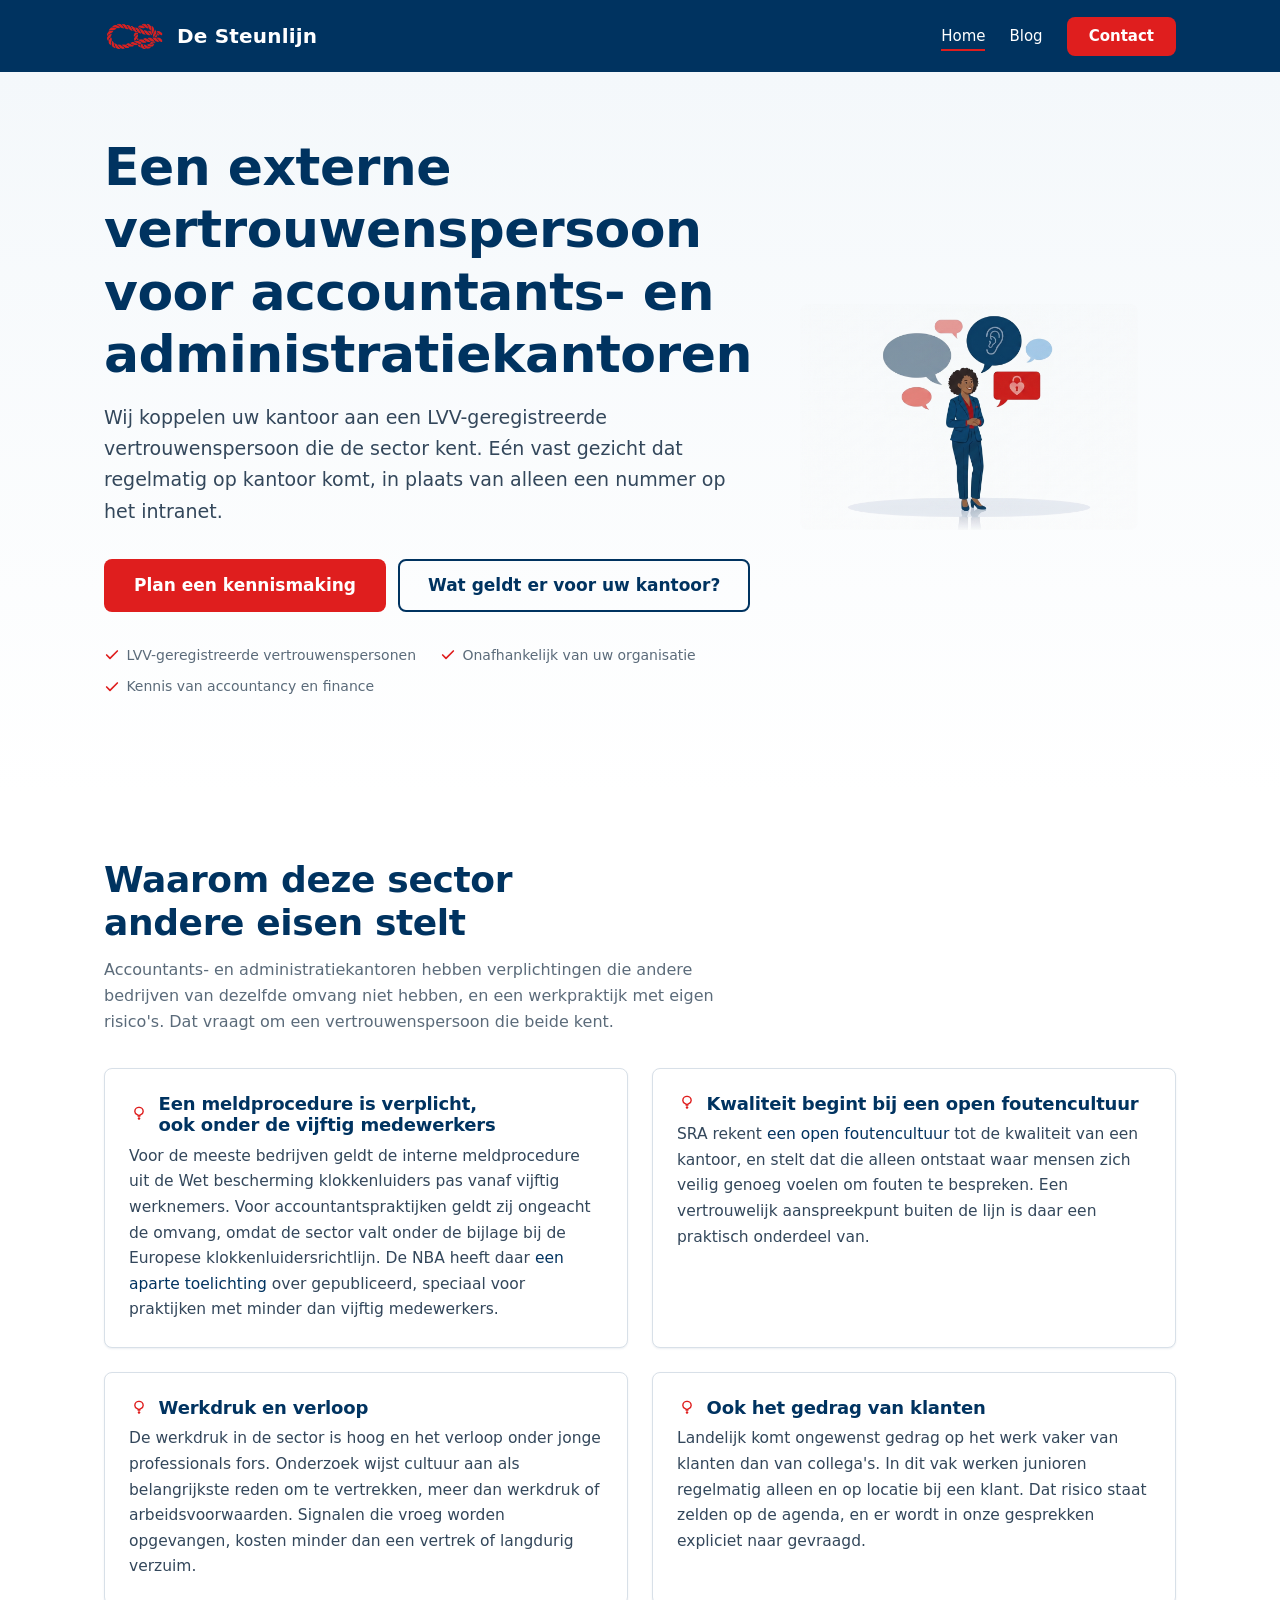
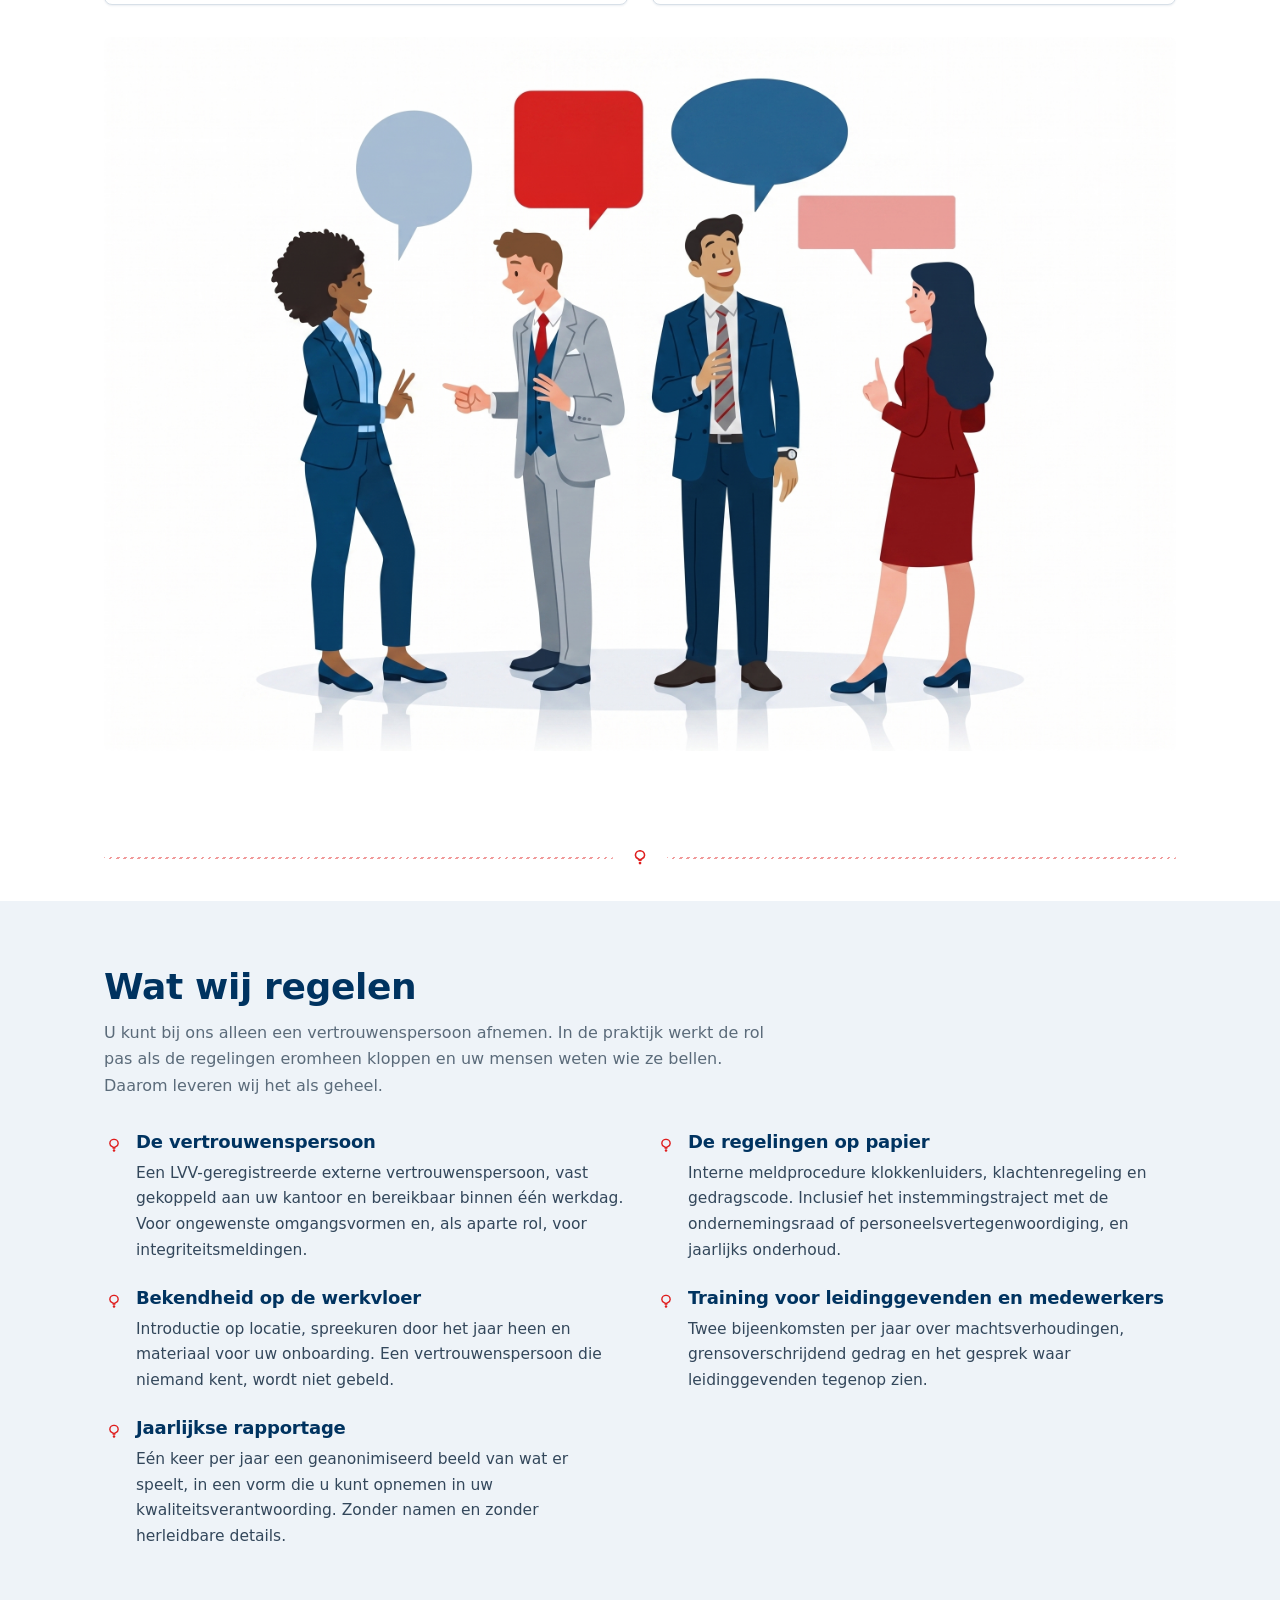
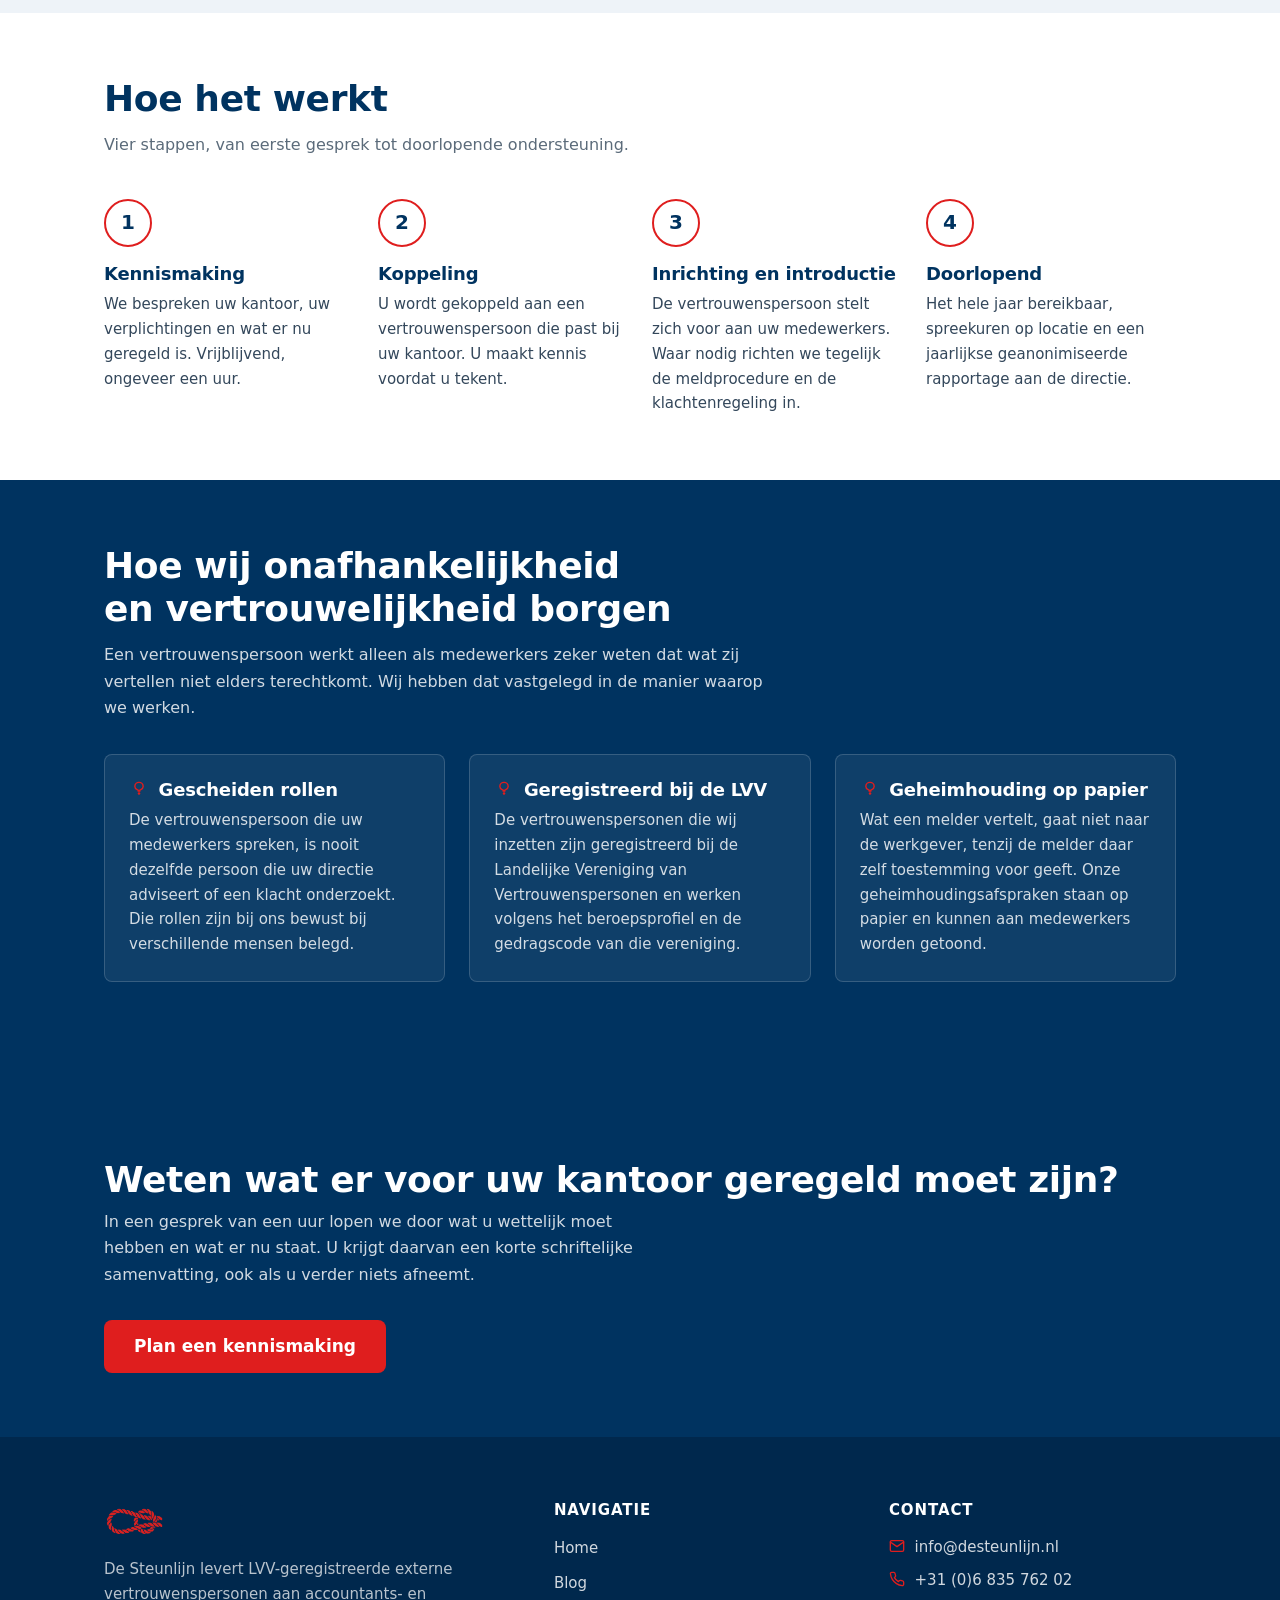
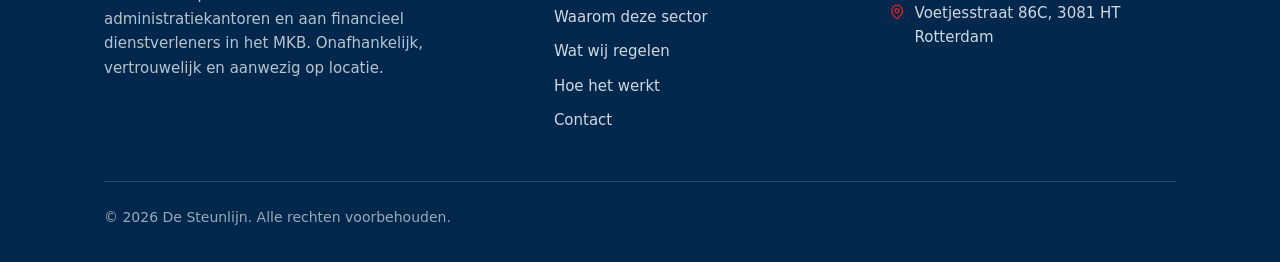
==== commit 39796627: "Blogpagina en blogtemplate toegevoegd" ====
--- a/index.html
+++ b/index.html
@@ -38,6 +38,7 @@
       <nav class="nav" id="site-nav" data-nav aria-label="Hoofdnavigatie">
         <ul class="nav__links">
           <li><a class="nav__link" href="index.html" aria-current="page">Home</a></li>
+          <li><a class="nav__link" href="blog.html">Blog</a></li>
         </ul>
         <a class="btn btn--accent nav__cta" href="contact.html">Contact</a>
       </nav>
@@ -258,6 +259,7 @@
           <h2>Navigatie</h2>
           <ul class="site-footer__list">
             <li><a href="index.html">Home</a></li>
+            <li><a href="blog.html">Blog</a></li>
             <li><a href="#waarom">Waarom deze sector</a></li>
             <li><a href="#aanbod">Wat wij regelen</a></li>
             <li><a href="#hoe-het-werkt">Hoe het werkt</a></li>
--- a/css/styles.css
+++ b/css/styles.css
@@ -20,6 +20,7 @@
    16. Utilities
    17. Responsive
    18. Toegankelijkheid (focus, reduced motion, skip-link)
+   19. Blog
    ========================================================================== */
 
 /* 1. Design tokens
@@ -1145,3 +1146,172 @@
     transition-duration: 0.01ms !important;
   }
 }
+
+/* 19. Blog
+   ========================================================================== */
+.blog-hero {
+  background: linear-gradient(180deg, #f4f8fb 0%, var(--white) 100%);
+  padding-block: var(--space-7) var(--space-6);
+}
+
+.blog-hero h1 {
+  margin-bottom: var(--space-3);
+}
+
+.blog-hero p {
+  color: var(--body);
+  font-size: 1.125rem;
+}
+
+.blog-grid {
+  display: grid;
+  grid-template-columns: repeat(3, 1fr);
+  gap: var(--space-5);
+}
+
+.blog-card {
+  display: flex;
+  flex-direction: column;
+  background: var(--white);
+  border: 1px solid var(--line);
+  border-radius: var(--radius);
+  padding: var(--space-5);
+  box-shadow: var(--shadow-sm);
+  transition: box-shadow 0.15s ease, transform 0.15s ease;
+}
+
+.blog-card:hover {
+  box-shadow: var(--shadow-md);
+  transform: translateY(-2px);
+}
+
+.blog-card__date {
+  font-size: 0.8125rem;
+  color: var(--muted);
+  margin-bottom: var(--space-2);
+}
+
+.blog-card h2 {
+  font-size: 1.25rem;
+  margin-bottom: var(--space-2);
+}
+
+.blog-card h2 a {
+  color: var(--ink);
+}
+
+.blog-card h2 a:hover {
+  color: var(--red);
+}
+
+.blog-card p {
+  font-size: 0.9375rem;
+  color: var(--body);
+  flex-grow: 1;
+}
+
+.blog-card__more {
+  margin-top: var(--space-4);
+  font-weight: 600;
+  font-size: 0.9375rem;
+  color: var(--blue);
+  display: inline-flex;
+  align-items: center;
+  gap: 0.4rem;
+}
+
+.blog-card__more:hover {
+  color: var(--red);
+}
+
+/* Enkel blogartikel */
+.blog-post {
+  max-width: 720px;
+  margin-inline: auto;
+}
+
+.blog-post__back {
+  display: inline-flex;
+  align-items: center;
+  gap: 0.4rem;
+  font-weight: 600;
+  font-size: 0.9375rem;
+  color: var(--blue);
+  margin-bottom: var(--space-5);
+}
+
+.blog-post__back:hover {
+  color: var(--red);
+}
+
+.blog-post h1 {
+  font-size: clamp(1.75rem, 3.5vw, 2.5rem);
+  margin-bottom: var(--space-4);
+}
+
+.blog-post__meta {
+  display: flex;
+  flex-wrap: wrap;
+  gap: var(--space-2) var(--space-4);
+  color: var(--muted);
+  font-size: 0.875rem;
+  margin-bottom: var(--space-6);
+}
+
+.blog-post__body {
+  font-size: 1.0625rem;
+  color: var(--body);
+}
+
+.blog-post__body h2 {
+  margin-top: var(--space-7);
+  margin-bottom: var(--space-3);
+}
+
+.blog-post__body h3 {
+  margin-top: var(--space-6);
+  margin-bottom: var(--space-2);
+}
+
+.blog-post__body p {
+  margin-bottom: var(--space-4);
+  max-width: none;
+}
+
+.blog-post__body ul,
+.blog-post__body ol {
+  margin-bottom: var(--space-4);
+  padding-left: 1.5rem;
+}
+
+.blog-post__body li {
+  margin-bottom: var(--space-2);
+}
+
+.blog-post__body blockquote {
+  border-left: 4px solid var(--red);
+  padding-left: var(--space-4);
+  margin: var(--space-6) 0;
+  color: var(--ink);
+  font-style: italic;
+}
+
+.blog-post__body blockquote p {
+  margin-bottom: 0;
+}
+
+.blog-post__body a {
+  text-decoration: underline;
+}
+
+@media (max-width: 1024px) {
+  .blog-grid {
+    grid-template-columns: repeat(2, 1fr);
+  }
+}
+
+@media (max-width: 860px) {
+  .blog-grid {
+    grid-template-columns: 1fr;
+  }
+}
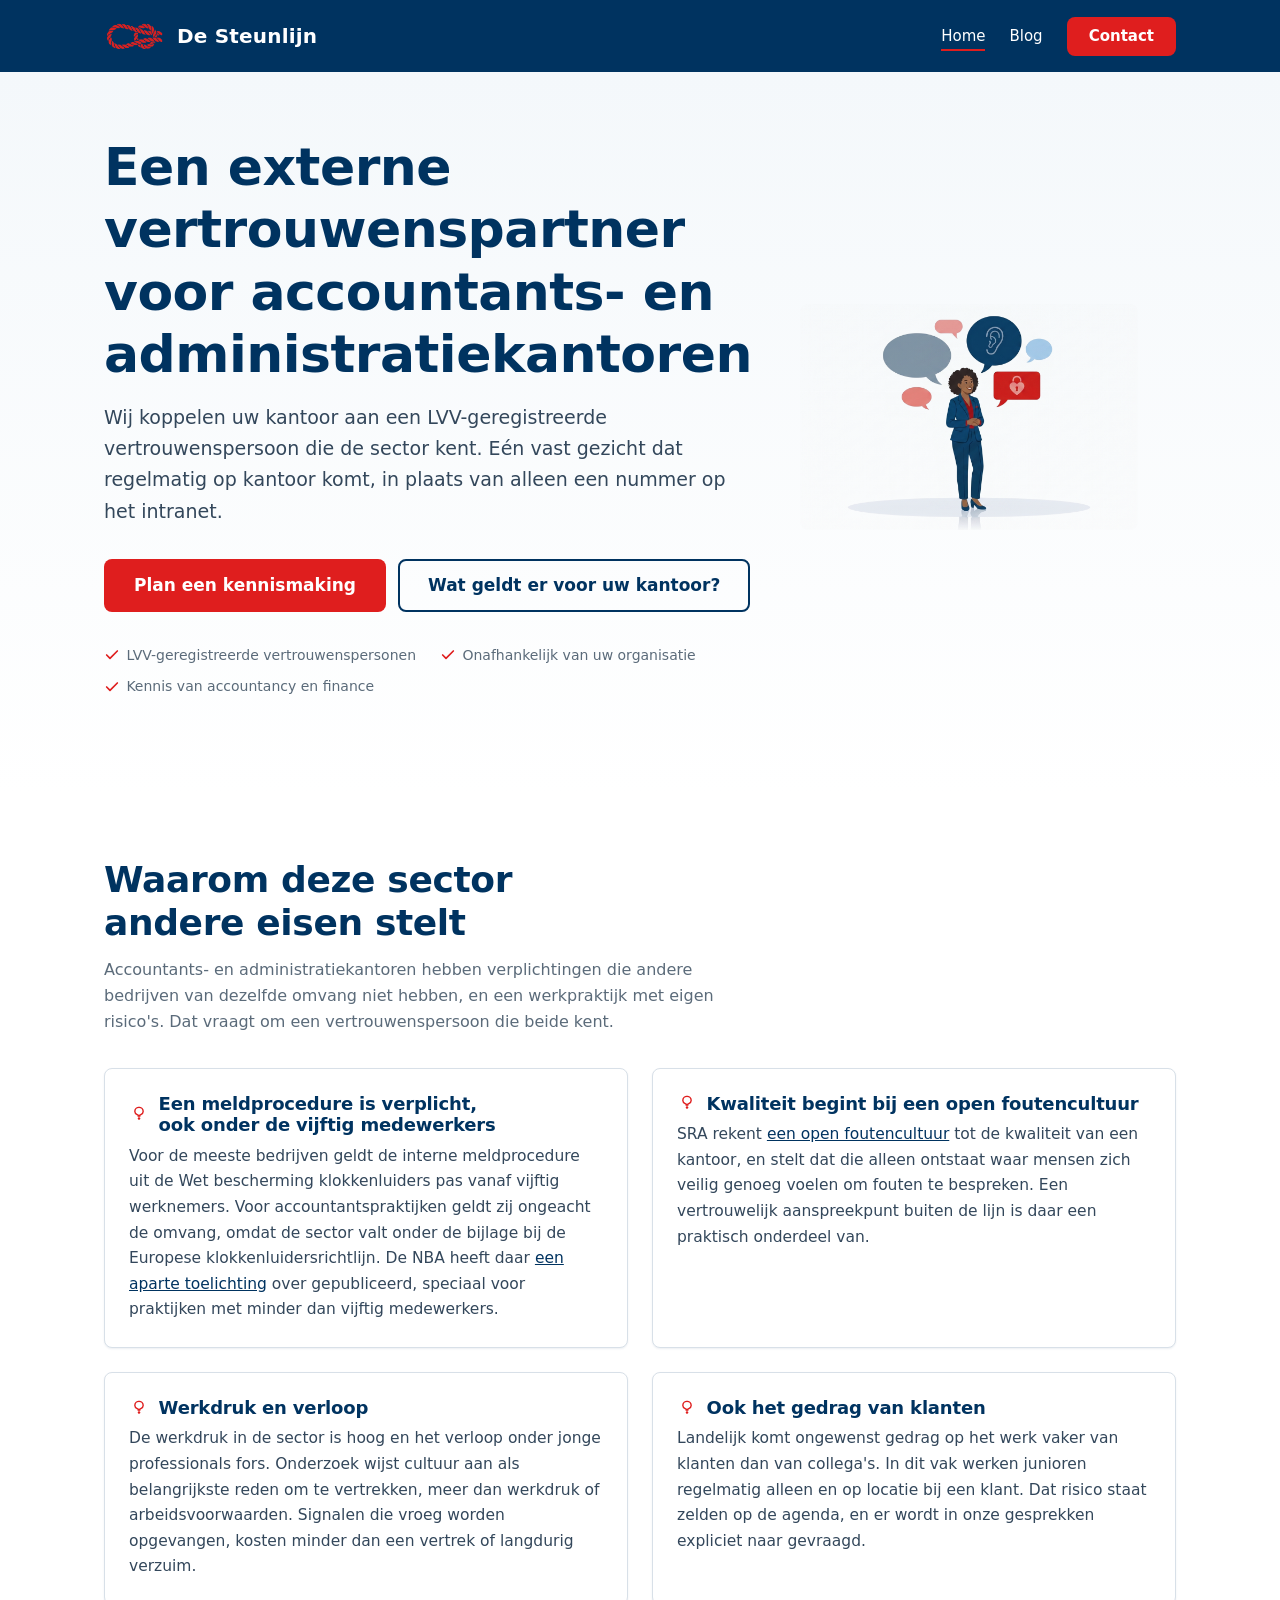
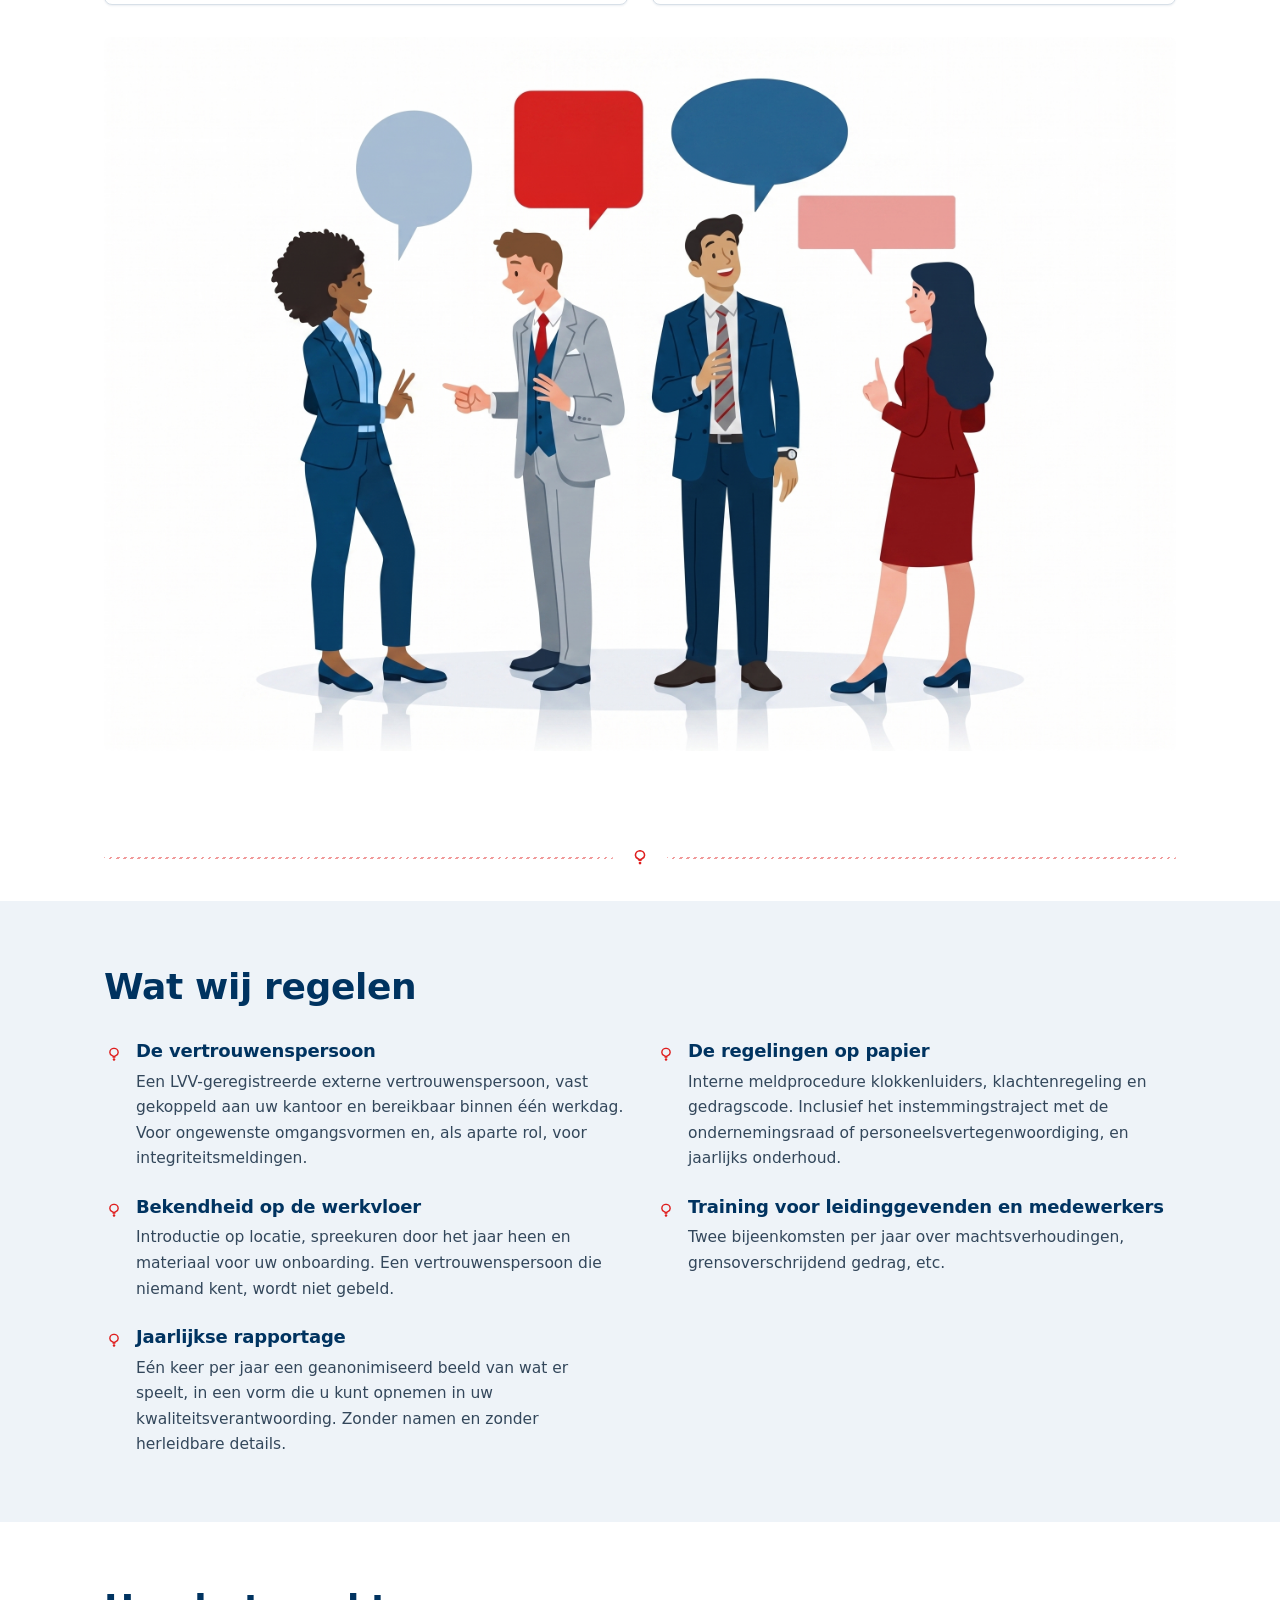
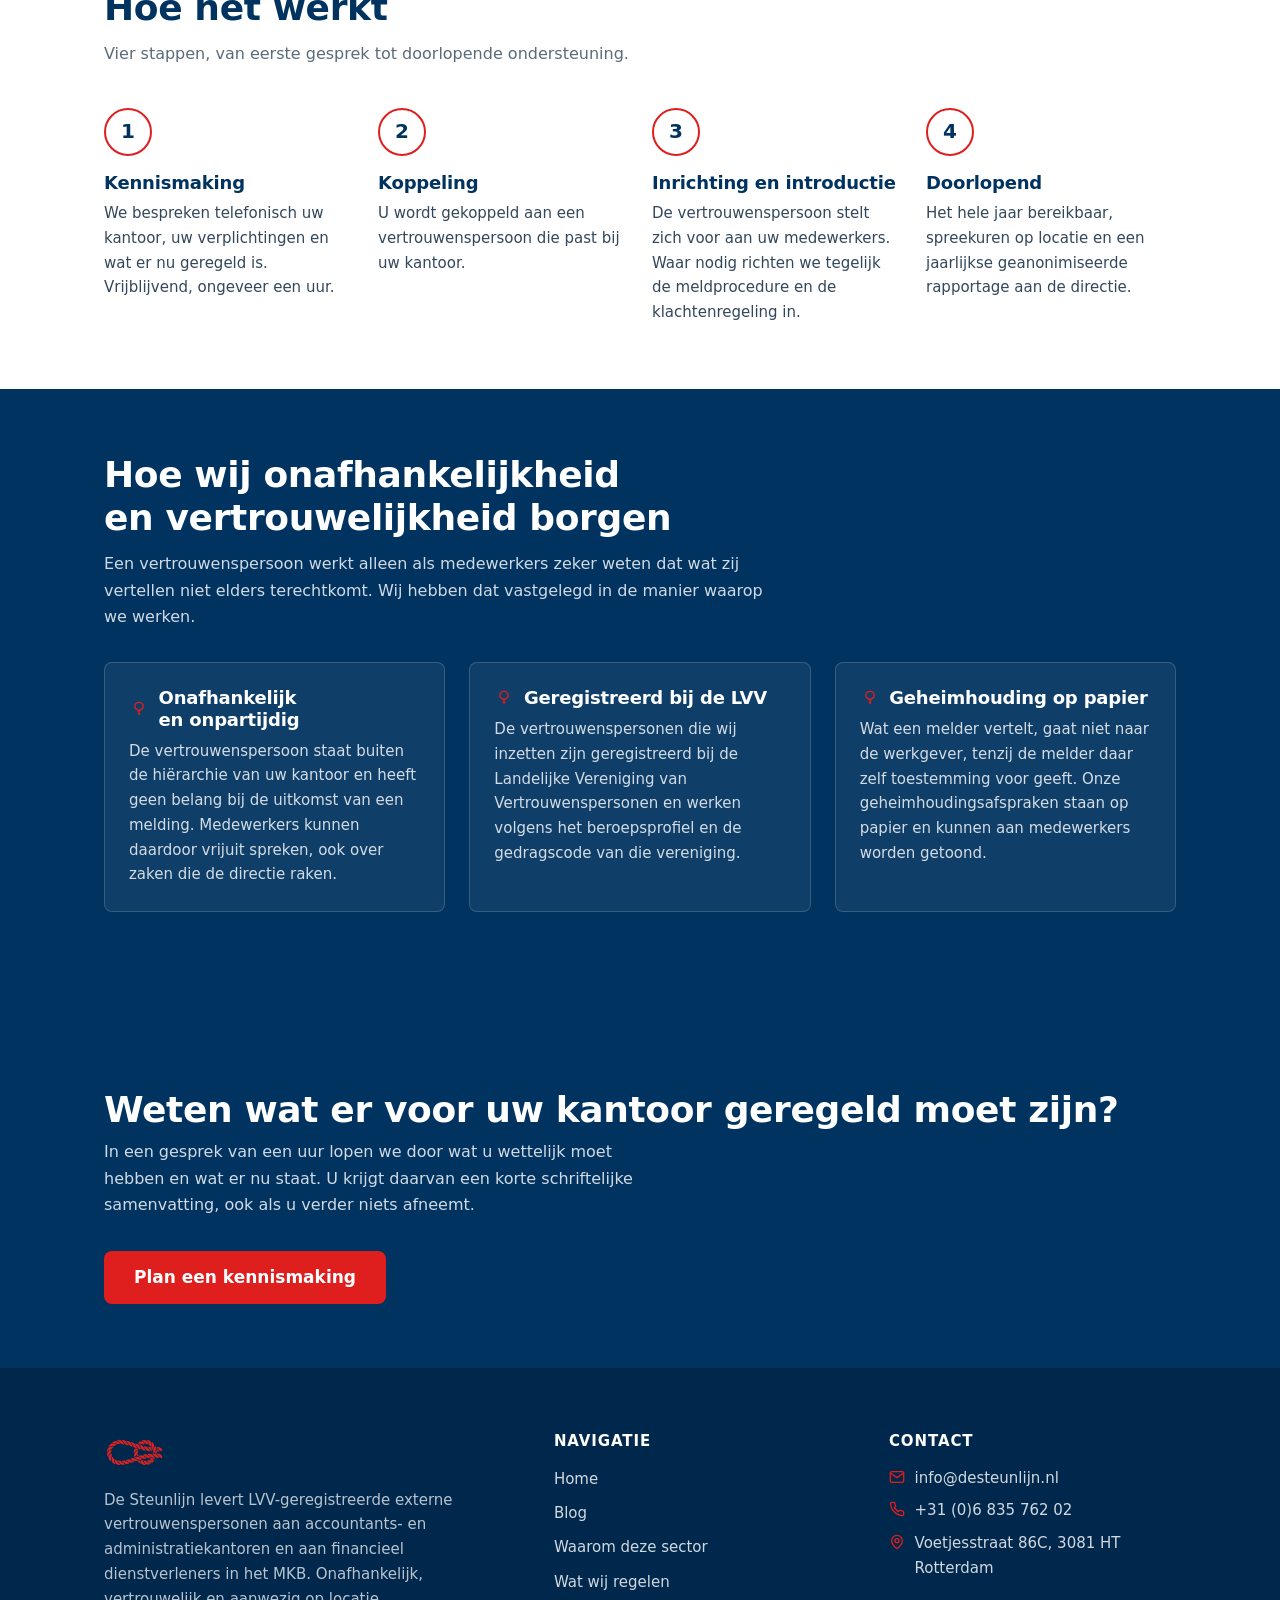
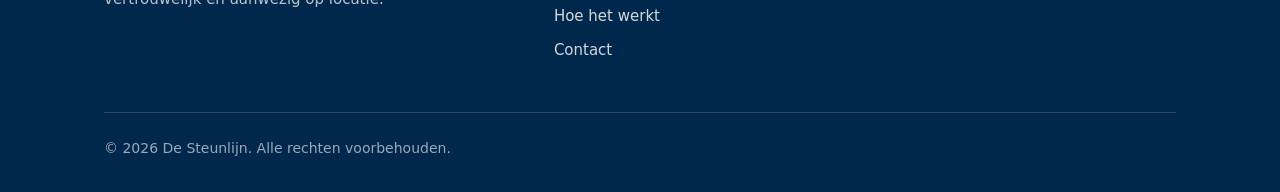
==== commit f2a69685: "Homepage: laatste tekstaanpassingen" ====
--- a/index.html
+++ b/index.html
@@ -3,13 +3,13 @@
 <head>
   <meta charset="UTF-8">
   <meta name="viewport" content="width=device-width, initial-scale=1.0">
-  <title>Externe vertrouwenspersoon voor accountantskantoren | De Steunlijn</title>
+  <title>Externe vertrouwenspartner voor accountantskantoren | De Steunlijn</title>
   <meta name="description" content="De Steunlijn levert LVV-geregistreerde externe vertrouwenspersonen aan accountants- en administratiekantoren en financieel dienstverleners in het MKB.">
   <meta name="robots" content="index, follow">
   <meta property="og:type" content="website">
   <meta property="og:site_name" content="De Steunlijn">
   <meta property="og:locale" content="nl_NL">
-  <meta property="og:title" content="Externe vertrouwenspersoon voor accountantskantoren | De Steunlijn">
+  <meta property="og:title" content="Externe vertrouwenspartner voor accountantskantoren | De Steunlijn">
   <meta property="og:description" content="Onafhankelijke, LVV-geregistreerde vertrouwenspersonen voor accountants- en administratiekantoren en de financiële dienstverlening in het MKB.">
   <!-- TODO: vervang de domeinnaam door de echte productie-URL -->
   <meta property="og:url" content="https://www.desteunlijn.nl/">
@@ -51,7 +51,7 @@
     <section class="hero" aria-labelledby="hero-title">
       <div class="container hero__inner">
         <div class="hero__content">
-          <h1 id="hero-title">Een externe vertrouwenspersoon voor accountants- en administratiekantoren</h1>
+          <h1 id="hero-title">Een externe vertrouwenspartner voor accountants- en administratiekantoren</h1>
           <p class="hero__sub">Wij koppelen uw kantoor aan een LVV-geregistreerde vertrouwenspersoon die de sector kent. Eén vast gezicht dat regelmatig op kantoor komt, in plaats van alleen een nummer op het intranet.</p>
           <div class="hero__actions">
             <a class="btn btn--accent btn--lg" href="contact.html">Plan een kennismaking</a>
@@ -136,7 +136,6 @@
       <div class="container">
         <div class="section-head">
           <h2 id="aanbod-title">Wat wij regelen</h2>
-          <p>U kunt bij ons alleen een vertrouwenspersoon afnemen. In de praktijk werkt de rol pas als de regelingen eromheen kloppen en uw mensen weten wie ze bellen. Daarom leveren wij het als geheel.</p>
         </div>
 
         <ul class="knot-list offer-list">
@@ -154,7 +153,7 @@
           </li>
           <li>
             <h3>Training voor leidinggevenden en medewerkers</h3>
-            <p>Twee bijeenkomsten per jaar over machtsverhoudingen, grensoverschrijdend gedrag en het gesprek waar leidinggevenden tegenop zien.</p>
+            <p>Twee bijeenkomsten per jaar over machtsverhoudingen, grensoverschrijdend gedrag, etc.</p>
           </li>
           <li>
             <h3>Jaarlijkse rapportage</h3>
@@ -176,12 +175,12 @@
           <li class="step">
             <div class="step__number" aria-hidden="true">1</div>
             <h3>Kennismaking</h3>
-            <p>We bespreken uw kantoor, uw verplichtingen en wat er nu geregeld is. Vrijblijvend, ongeveer een uur.</p>
+            <p>We bespreken telefonisch uw kantoor, uw verplichtingen en wat er nu geregeld is. Vrijblijvend, ongeveer een uur.</p>
           </li>
           <li class="step">
             <div class="step__number" aria-hidden="true">2</div>
             <h3>Koppeling</h3>
-            <p>U wordt gekoppeld aan een vertrouwenspersoon die past bij uw kantoor. U maakt kennis voordat u tekent.</p>
+            <p>U wordt gekoppeld aan een vertrouwenspersoon die past bij uw kantoor.</p>
           </li>
           <li class="step">
             <div class="step__number" aria-hidden="true">3</div>
@@ -209,9 +208,9 @@
           <div class="trust-item">
             <h3>
               <svg viewBox="0 0 24 24" fill="none" stroke="currentColor" stroke-width="1.7" stroke-linecap="round" stroke-linejoin="round" aria-hidden="true"><path d="M12 4a5 5 0 0 1 5 5c0 2-1.3 3-2.8 3.8L11 14.6"/><path d="M12 4a5 5 0 0 0-5 5c0 2 1.3 3 2.8 3.8L13 14.6"/><circle cx="12" cy="17.5" r="1.5" fill="currentColor" stroke="none"/></svg>
-              Gescheiden rollen
-            </h3>
-            <p>De vertrouwenspersoon die uw medewerkers spreken, is nooit dezelfde persoon die uw directie adviseert of een klacht onderzoekt. Die rollen zijn bij ons bewust bij verschillende mensen belegd.</p>
+              Onafhankelijk en onpartijdig
+            </h3>
+            <p>De vertrouwenspersoon staat buiten de hiërarchie van uw kantoor en heeft geen belang bij de uitkomst van een melding. Medewerkers kunnen daardoor vrijuit spreken, ook over zaken die de directie raken.</p>
           </div>
           <div class="trust-item">
             <h3>
--- a/css/styles.css
+++ b/css/styles.css
@@ -526,6 +526,10 @@
   font-size: 0.96875rem;
 }
 
+.why-card p a {
+  text-decoration: underline;
+}
+
 /* 10. Sectie: aanbod
    ========================================================================== */
 .offer-list {
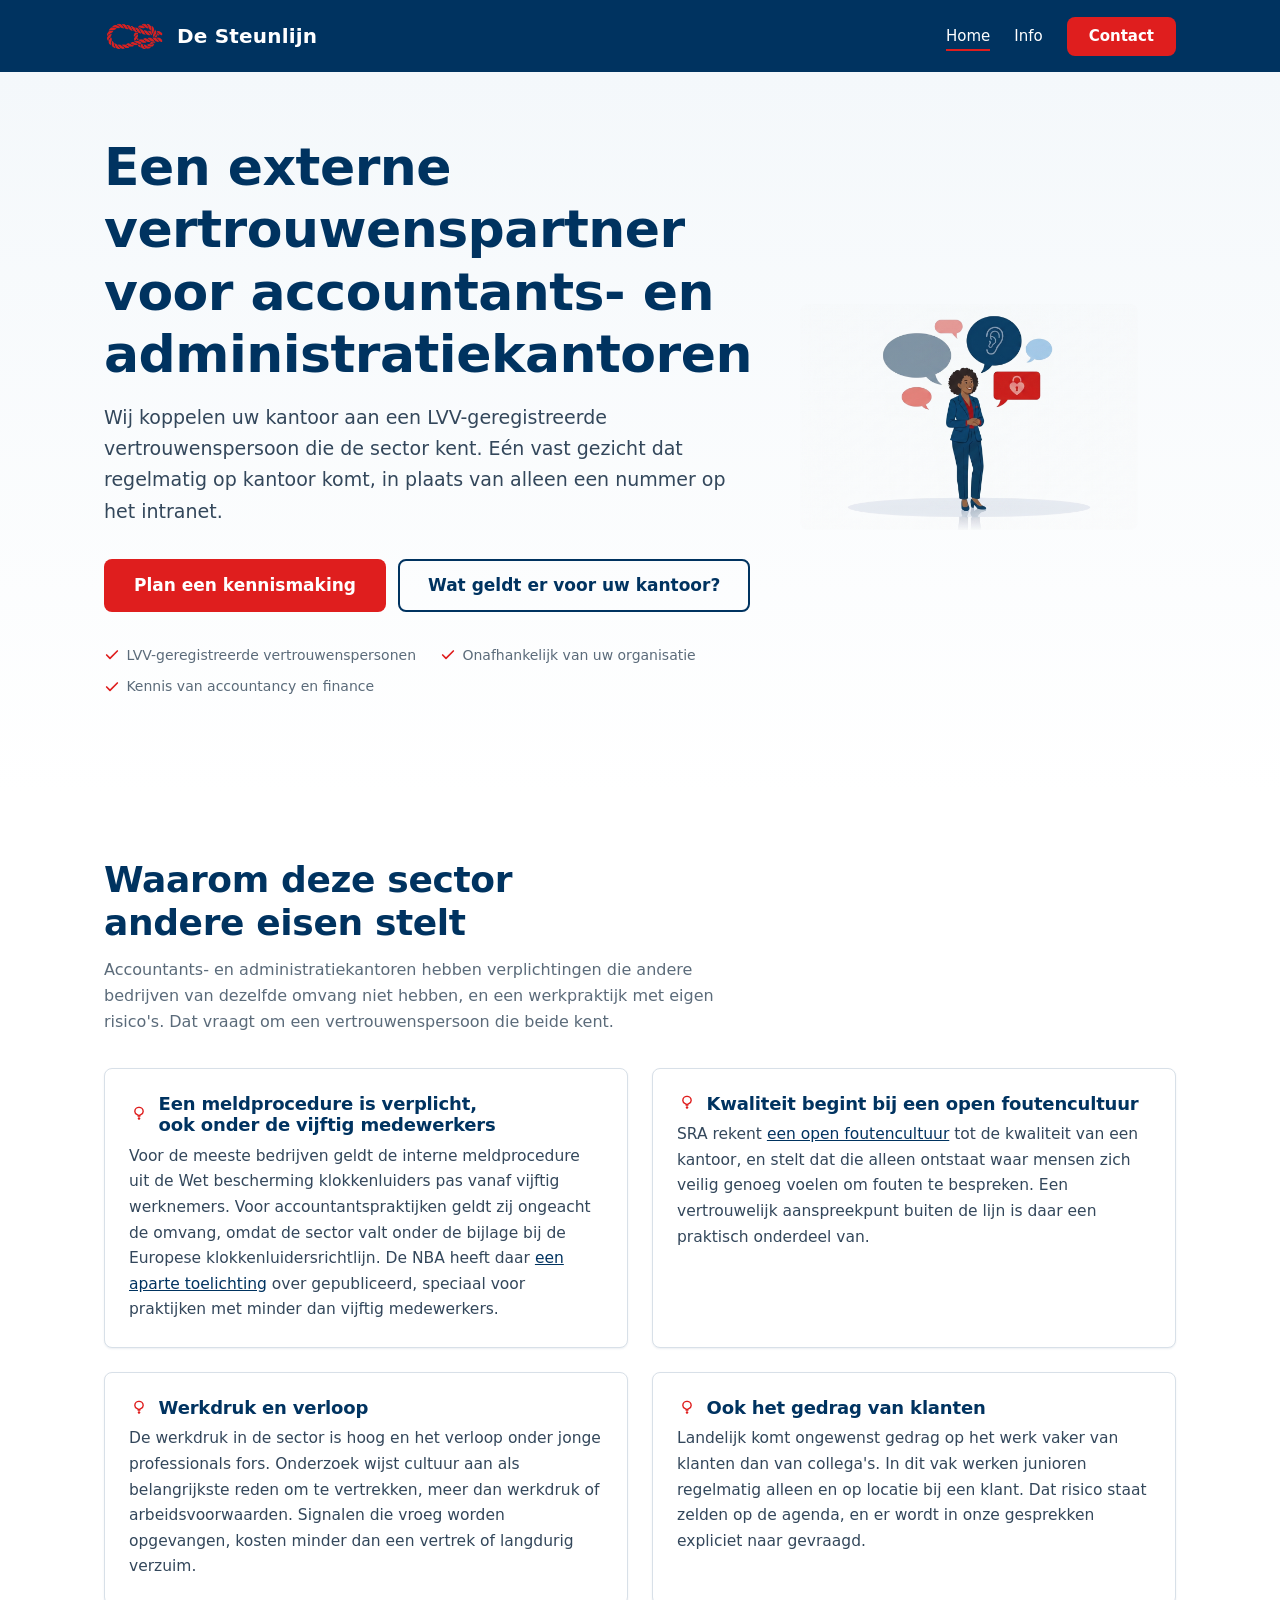
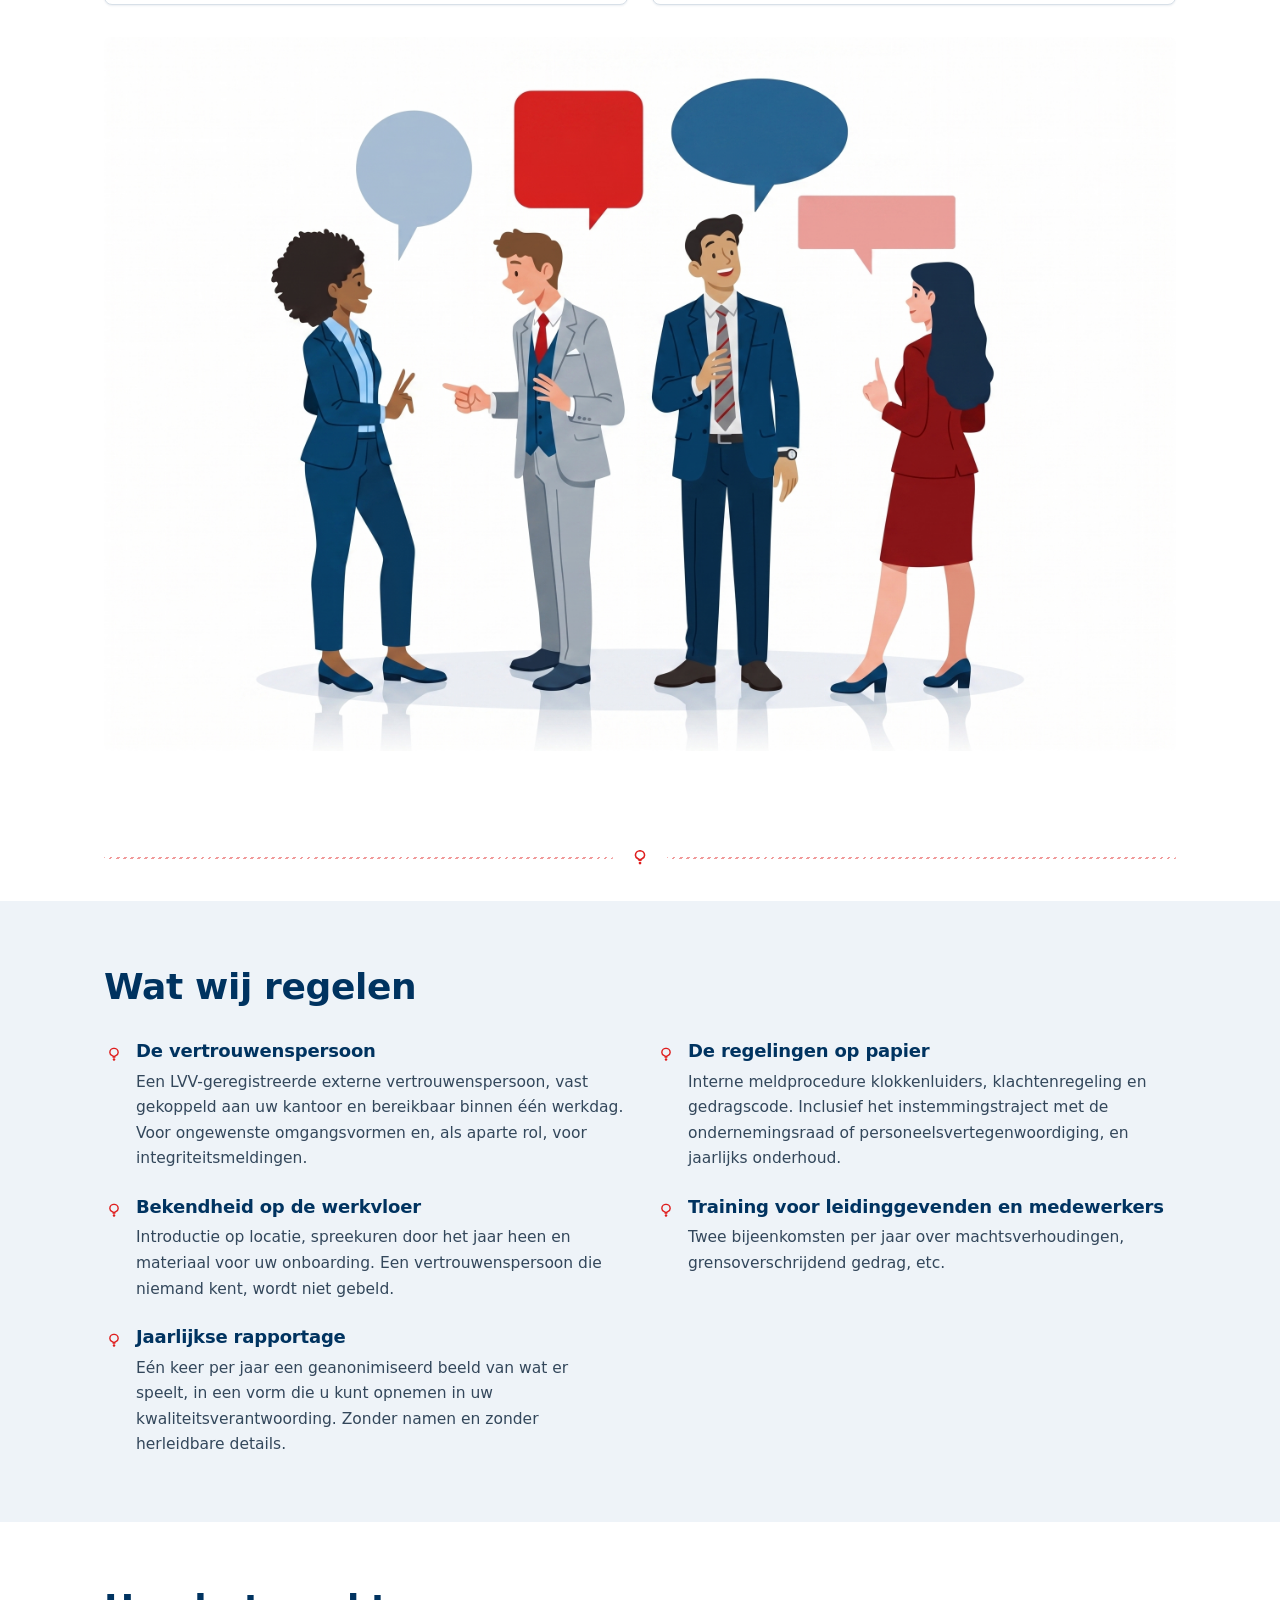
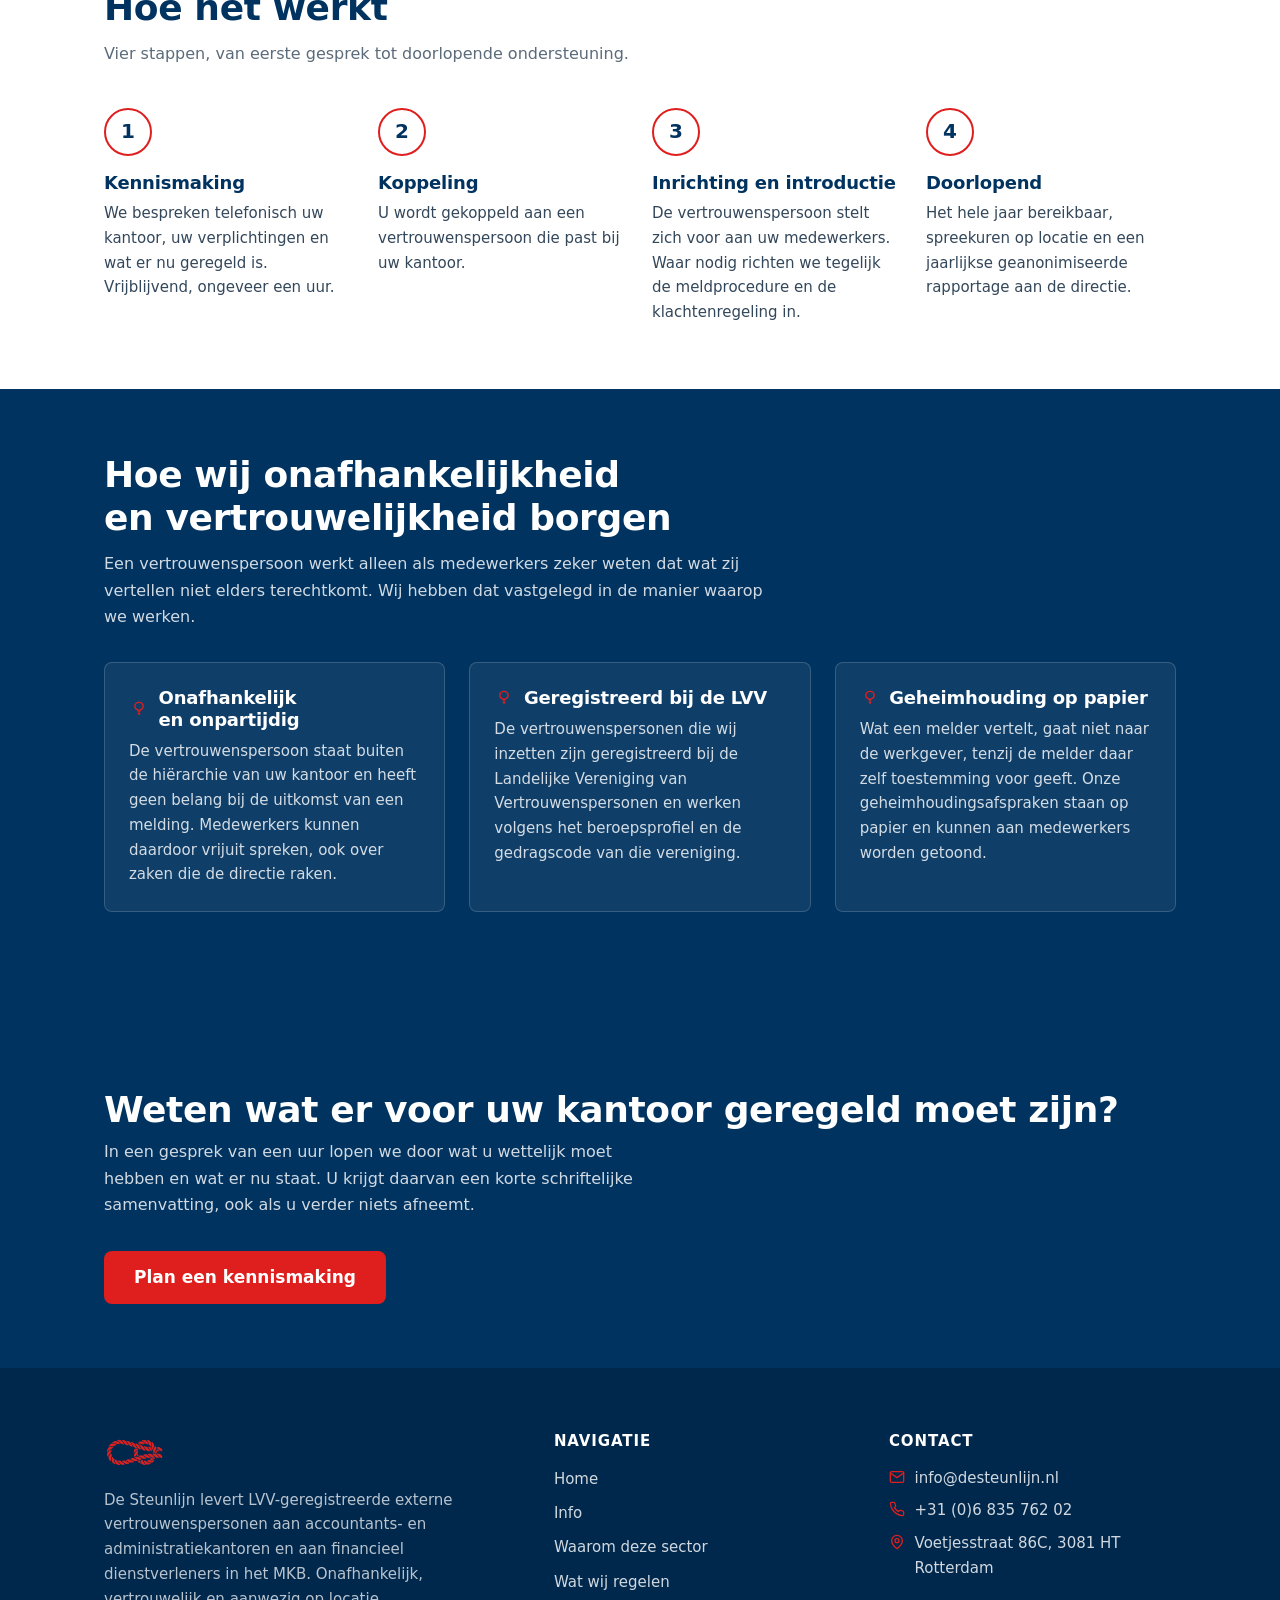
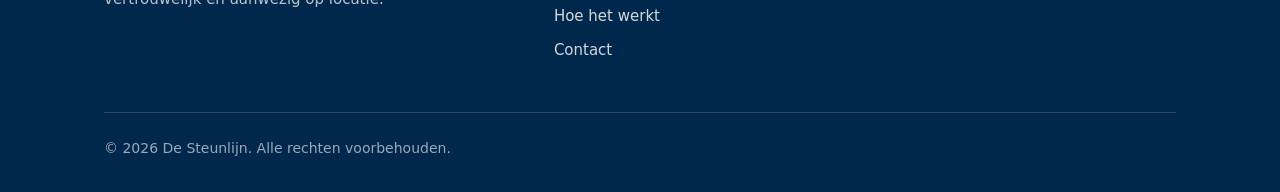
==== commit 3f7cb32c: "Blogpagina hernoemd naar Info; datums van kaarten verwijderd" ====
--- a/index.html
+++ b/index.html
@@ -38,7 +38,7 @@
       <nav class="nav" id="site-nav" data-nav aria-label="Hoofdnavigatie">
         <ul class="nav__links">
           <li><a class="nav__link" href="index.html" aria-current="page">Home</a></li>
-          <li><a class="nav__link" href="blog.html">Blog</a></li>
+          <li><a class="nav__link" href="info.html">Info</a></li>
         </ul>
         <a class="btn btn--accent nav__cta" href="contact.html">Contact</a>
       </nav>
@@ -258,7 +258,7 @@
           <h2>Navigatie</h2>
           <ul class="site-footer__list">
             <li><a href="index.html">Home</a></li>
-            <li><a href="blog.html">Blog</a></li>
+            <li><a href="info.html">Info</a></li>
             <li><a href="#waarom">Waarom deze sector</a></li>
             <li><a href="#aanbod">Wat wij regelen</a></li>
             <li><a href="#hoe-het-werkt">Hoe het werkt</a></li>
--- a/css/styles.css
+++ b/css/styles.css
@@ -1308,6 +1308,14 @@
   text-decoration: underline;
 }
 
+.blog-post__note {
+  font-size: 0.875rem;
+  color: var(--muted);
+  border-left: 3px solid var(--line);
+  padding-left: var(--space-4);
+  margin-top: var(--space-6);
+}
+
 @media (max-width: 1024px) {
   .blog-grid {
     grid-template-columns: repeat(2, 1fr);
